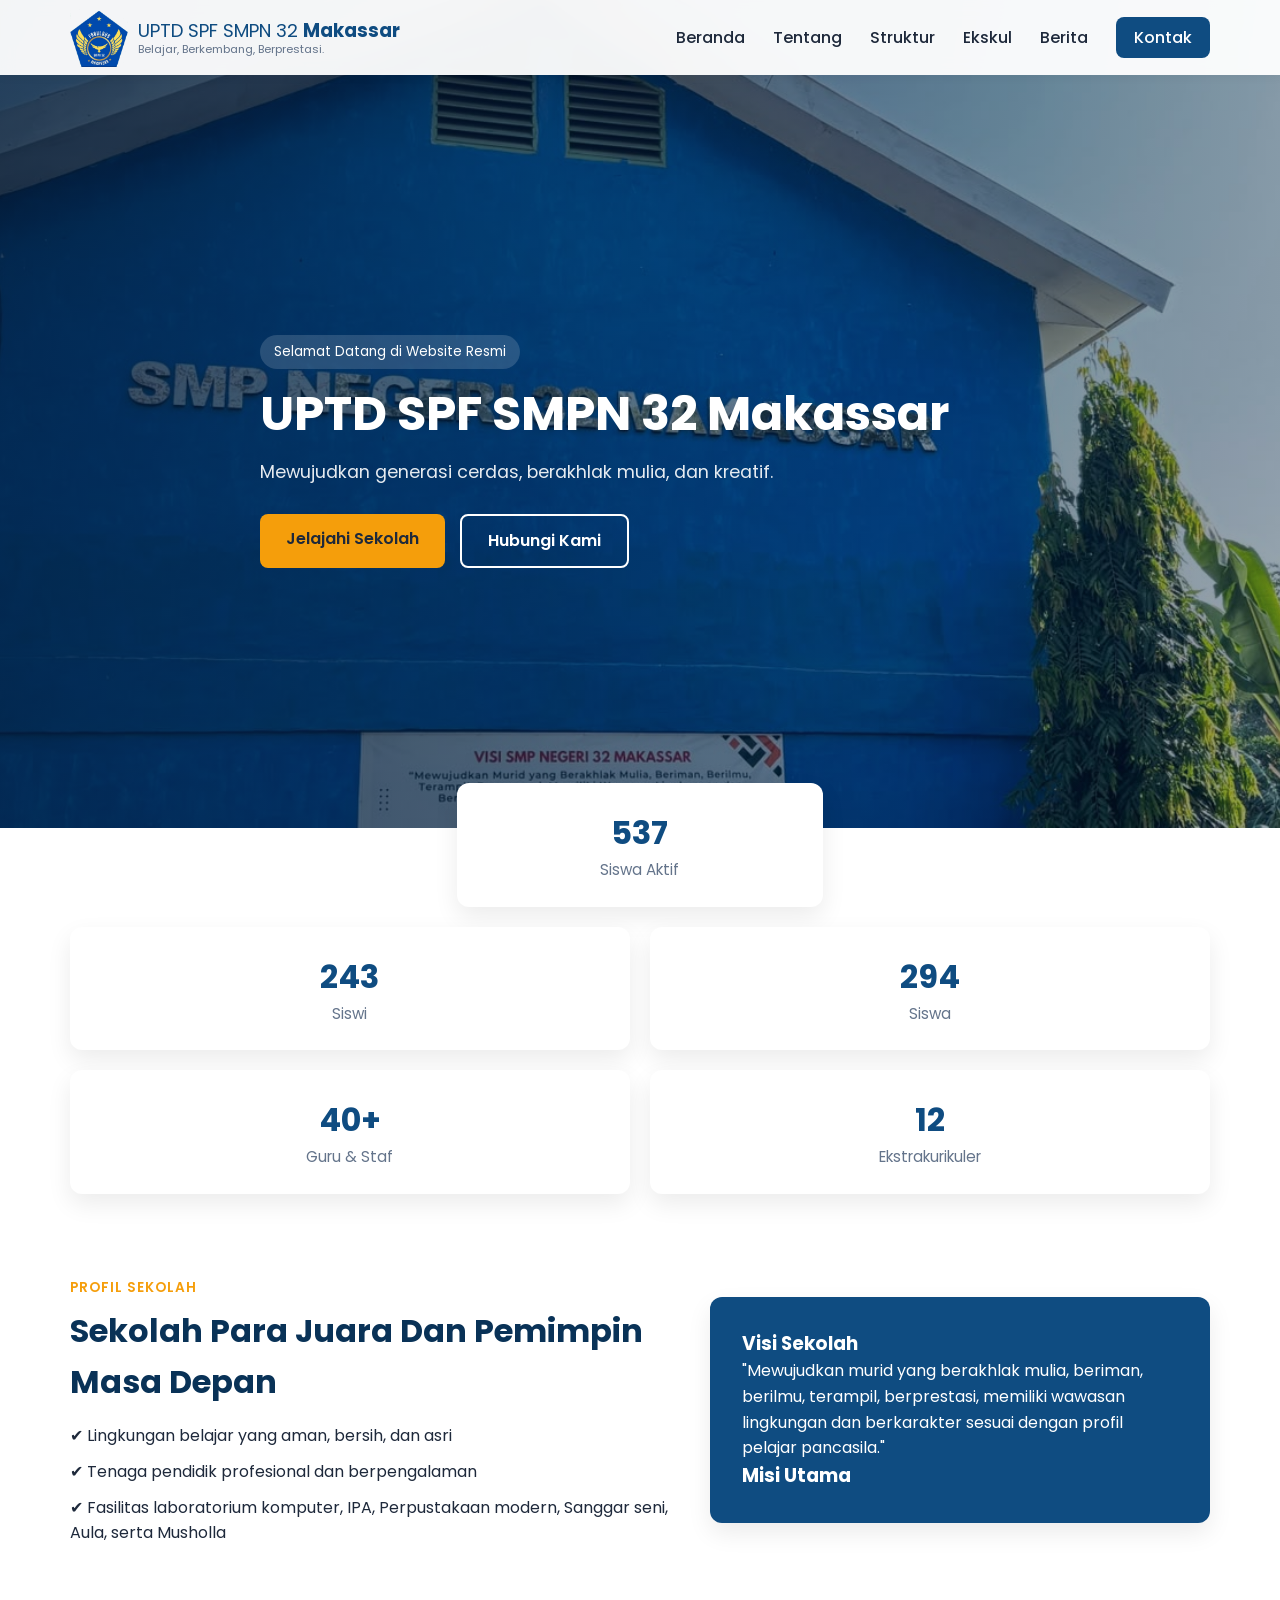
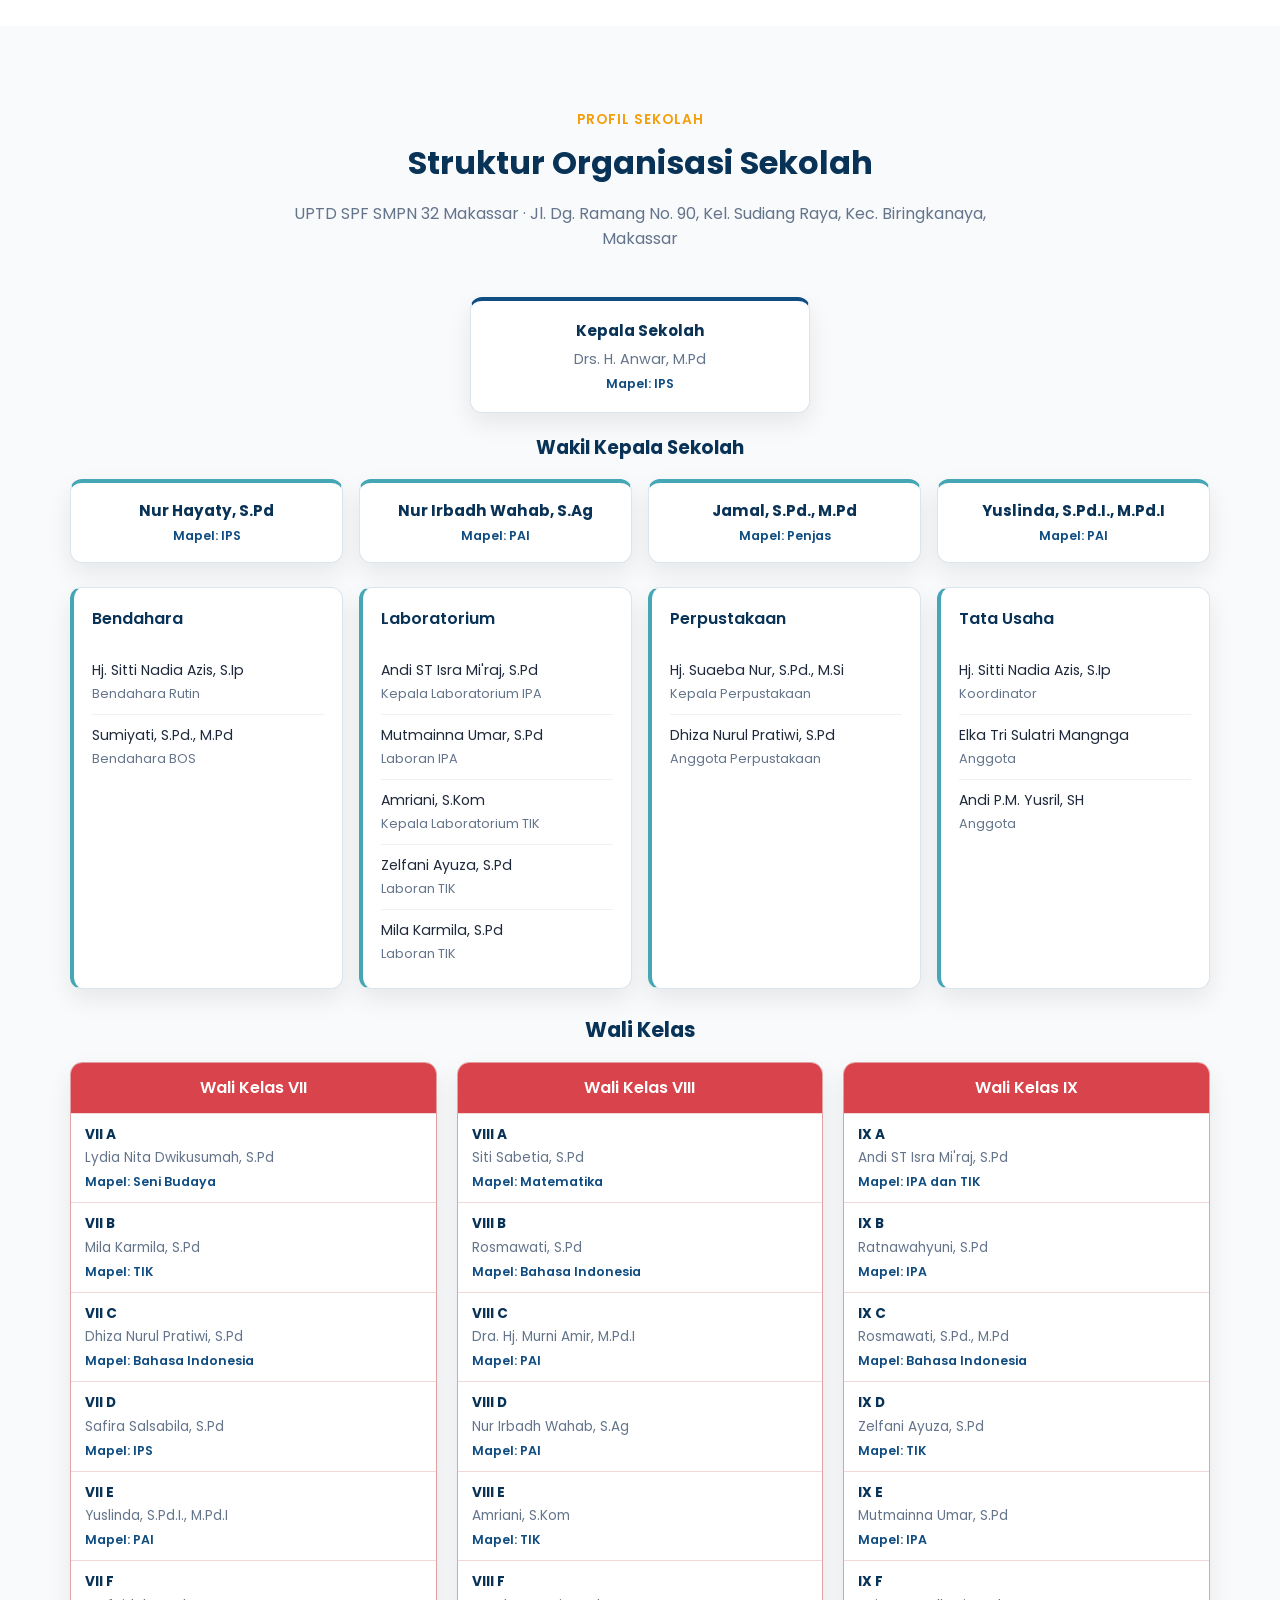
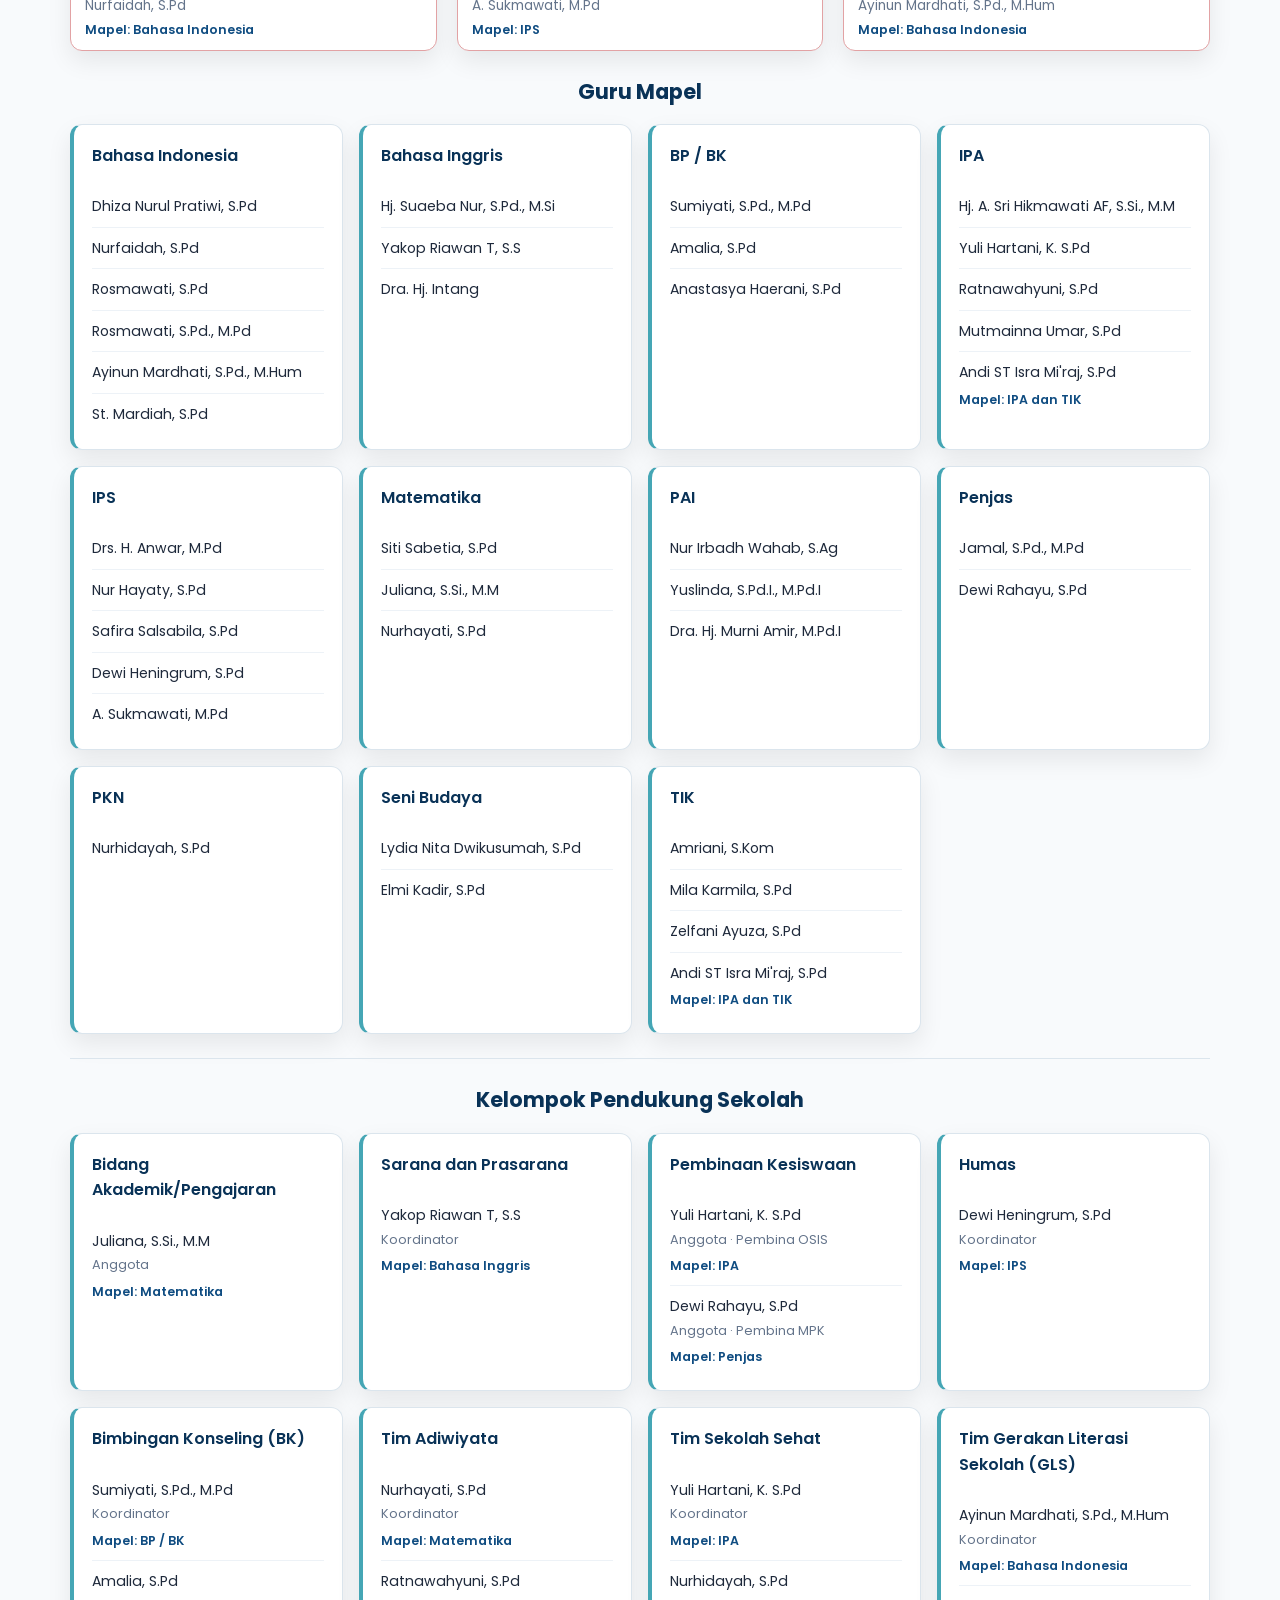
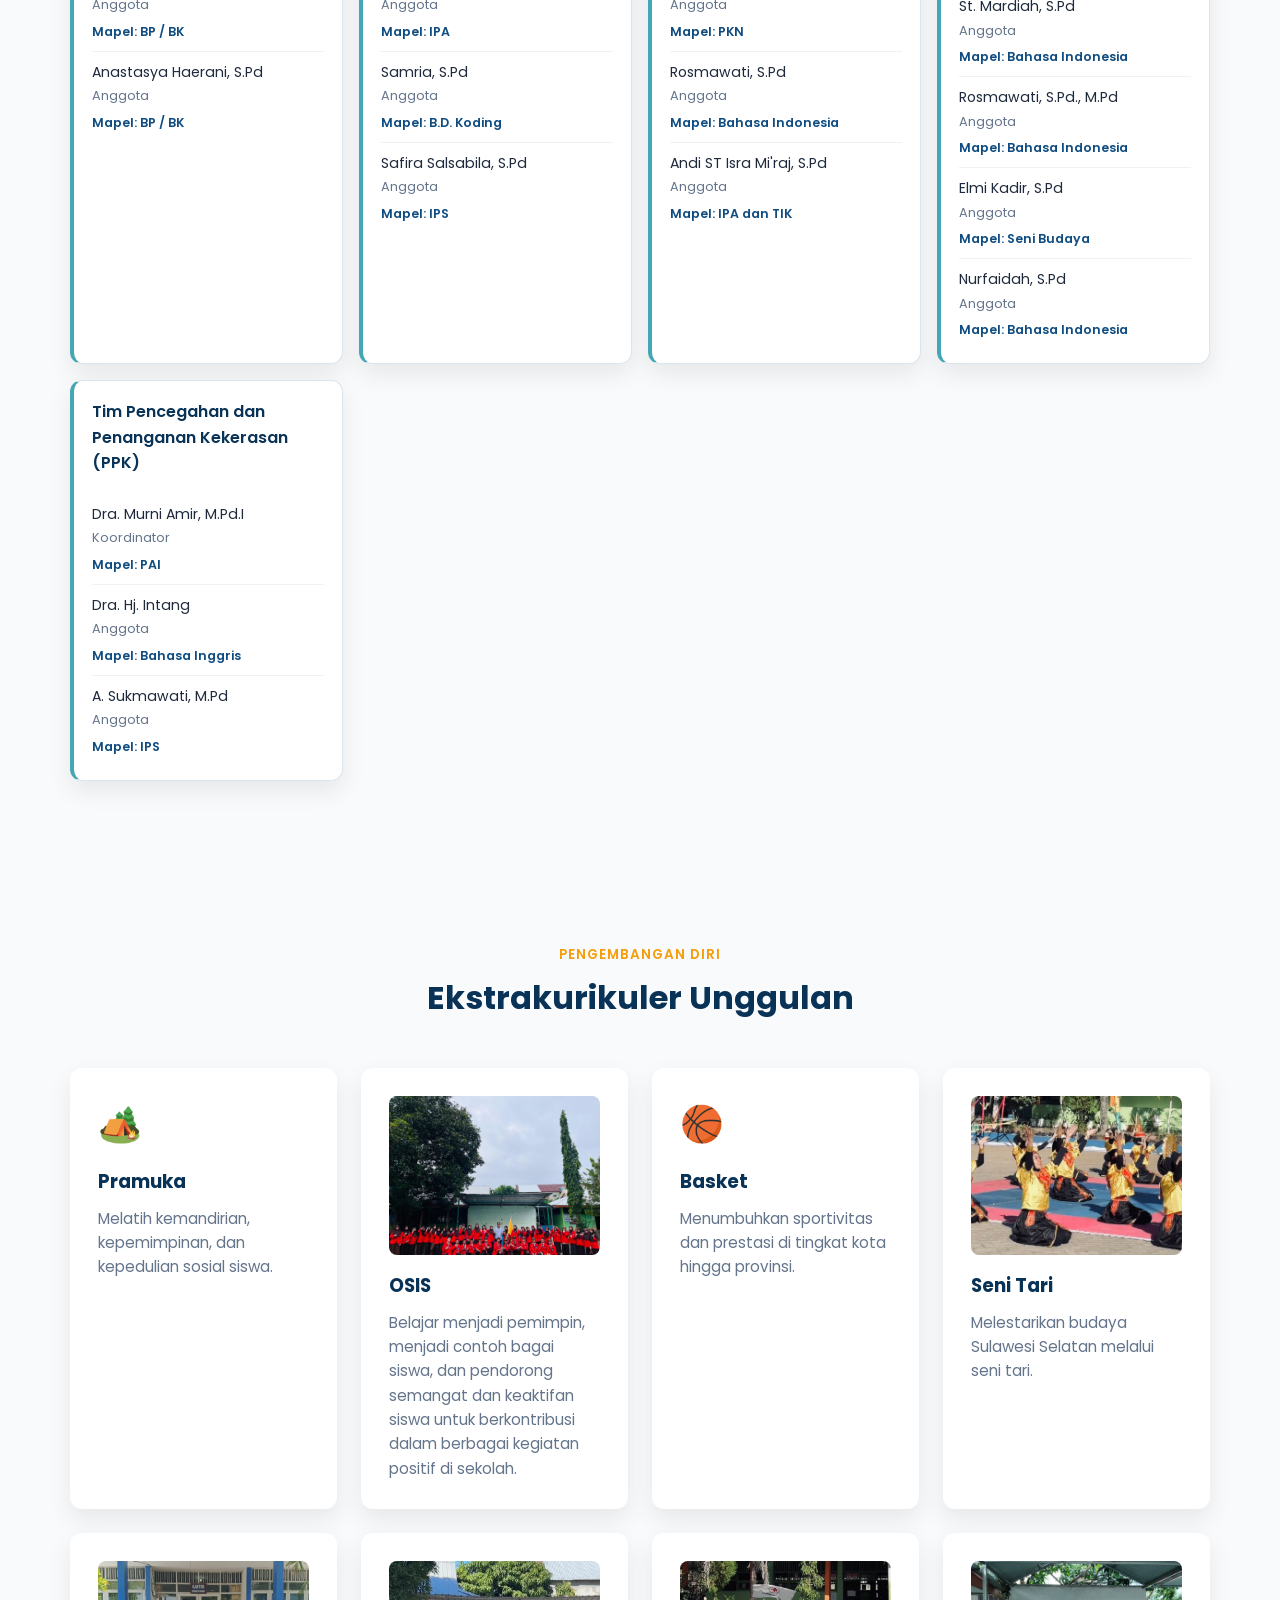
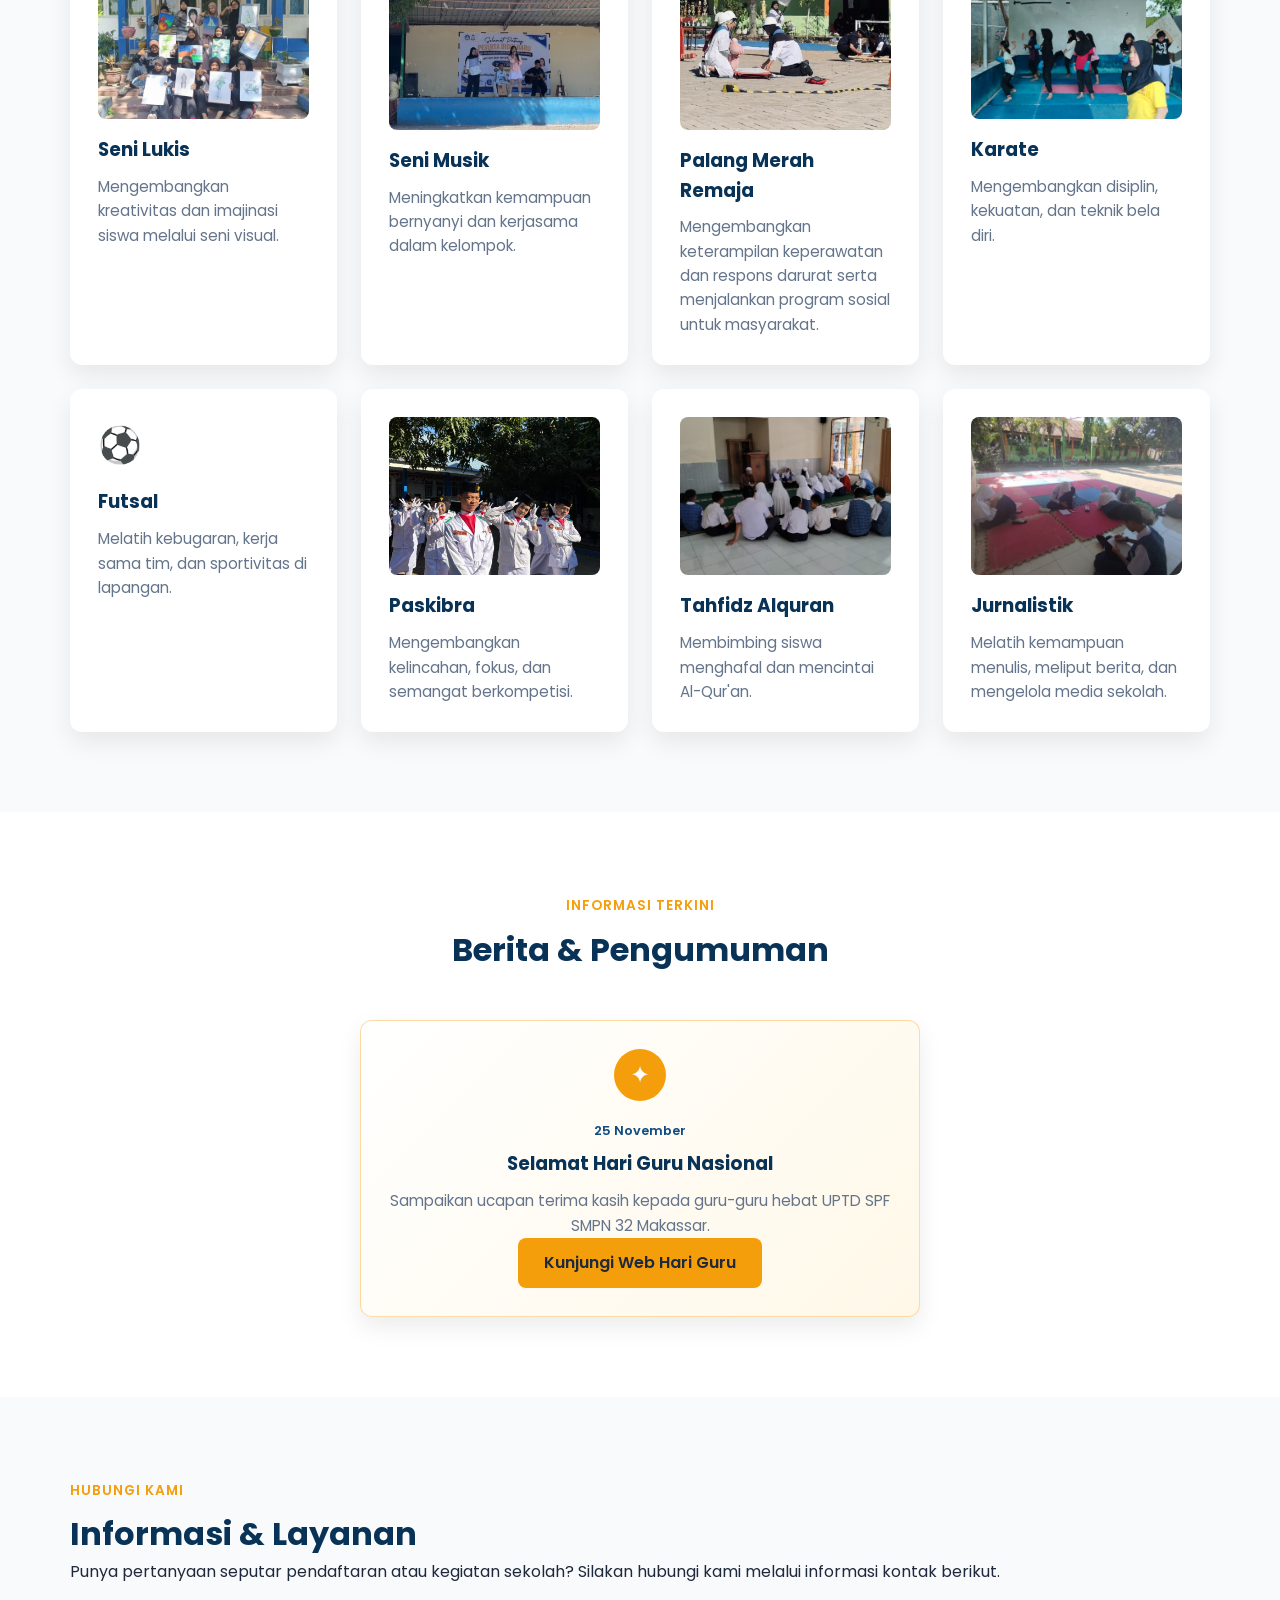
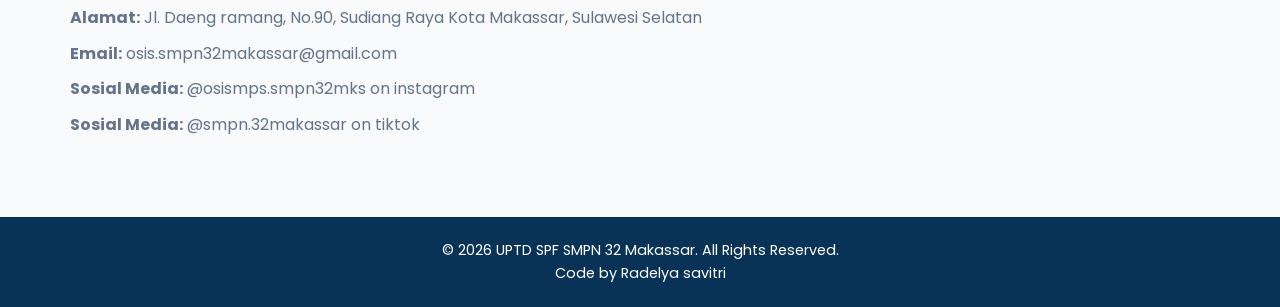
==== web32/index.html @ c6090bae "Use full UPTD SPF school name Update the school site branding consistently and retain the Hari Guru " ====
﻿<!DOCTYPE html>
<html lang="id">
<head>
  <meta charset="UTF-8" />
  <meta name="viewport" content="width=device-width, initial-scale=1.0" />
  <title>UPTD SPF SMPN 32 Makassar | Berprestasi & Berkarakter</title>
  <link rel="stylesheet" href="styles.css" />
  <!-- Google Fonts -->
  <link href="https://fonts.googleapis.com/css2?family=Poppins:wght@300;400;600;700&display=swap" rel="stylesheet" />
</head>
<body>

  <!-- Navbar -->
  <header class="navbar" id="navbar">
    <div class="container nav-container">
      <a href="#home" class="logo">
        <img src="assets/smpn32-logo.png" alt="Logo UPTD SPF SMPN 32 Makassar" />
        <span class="logo-text">
          <span>UPTD SPF SMPN 32 <strong>Makassar</strong></span>
          <small>Belajar, Berkembang, Berprestasi.</small>
        </span>
      </a>
      <nav class="nav-links" id="nav-links">
        <a href="#home">Beranda</a>
        <a href="#tentang">Tentang</a>
        <a href="#struktur">Struktur</a>
        <a href="#program">Ekskul</a>
        <a href="#berita">Berita</a>
        <a href="#kontak" class="btn-nav">Kontak</a>
      </nav>
      <button class="hamburger" id="hamburger" aria-label="Menu" aria-expanded="false" aria-controls="nav-links">
        <span></span>
        <span></span>
        <span></span>
      </button>
    </div>
  </header>

  <!-- Hero Section -->
  <section class="hero" id="home">
    <div class="hero-overlay"></div>
    <div class="container hero-content">
      <span class="tag">Selamat Datang di Website Resmi</span>
      <h1>UPTD SPF SMPN 32 Makassar</h1>
      <p>Mewujudkan generasi cerdas, berakhlak mulia, dan kreatif.</p>
      <div class="hero-buttons">
        <a href="#tentang" class="btn btn-primary">Jelajahi Sekolah</a>
        <a href="#kontak" class="btn btn-outline">Hubungi Kami</a>
      </div>
    </div>
  </section>

  <!-- Statistik Singkat -->
  <section class="stats">
    <div class="container stats-grid">
      <div class="stat-card">
        <h3>537</h3>
        <p>Siswa Aktif</p>
      </div>
      <div class="stat-card">
        <h3>243</h3>
        <p>Siswi</p>
      </div>
      <div class="stat-card">
        <h3>294</h3>
        <p>Siswa</p>
      </div>
      <div class="stat-card">
        <h3>40+</h3>
        <p>Guru & Staf</p>
      </div>
      <div class="stat-card">
        <h3>12</h3>
        <p>Ekstrakurikuler</p>
      </div>
    </div>
  </section>

  <!-- Tentang Kami -->
  <section class="section" id="tentang">
    <div class="container about-grid">
      <div class="about-text">
        <span class="section-subtitle">Profil Sekolah</span>
        <h2>Sekolah Para Juara Dan Pemimpin Masa Depan</h2>
        <p> 
        <ul class="about-list">
          <li>✔ Lingkungan belajar yang aman, bersih, dan asri</li>
          <li>✔ Tenaga pendidik profesional dan berpengalaman</li>
          <li>✔ Fasilitas laboratorium komputer, IPA, Perpustakaan modern, Sanggar seni, Aula, serta Musholla</li>
        </ul>
      </div>
      <div class="about-card">
        <h3>Visi Sekolah</h3>
        <p>"Mewujudkan murid yang berakhlak mulia, beriman, berilmu, terampil, berprestasi, memiliki wawasan lingkungan dan berkarakter sesuai dengan profil pelajar pancasila."</p>
        <h3>Misi Utama</h3>
        <p></p>
      </div>
    </div>
  </section>

  <!-- Struktur Organisasi -->
  <section class="section bg-light" id="struktur">
    <div class="container">
      <div class="section-header">
        <span class="section-subtitle">Profil Sekolah</span>
        <h2>Struktur Organisasi Sekolah</h2>
        <p>UPTD SPF SMPN 32 Makassar · Jl. Dg. Ramang No. 90, Kel. Sudiang Raya, Kec. Biringkanaya, Makassar</p>
      </div>

      <div class="organization-chart">
        <div class="org-leadership">
          <article class="org-card org-principal">
            <h3>Kepala Sekolah</h3>
            <p>Drs. H. Anwar, M.Pd</p>
            <p class="org-subject">Mapel: IPS</p>
          </article>
          <section class="org-deputy-section" aria-labelledby="wakil-kepala-sekolah">
            <h3 id="wakil-kepala-sekolah">Wakil Kepala Sekolah</h3>
            <div class="org-deputy-grid">
              <article class="org-card org-deputy-card">
                <h4>Nur Hayaty, S.Pd</h4>
                <p class="org-subject">Mapel: IPS</p>
              </article>
              <article class="org-card org-deputy-card">
                <h4>Nur Irbadh Wahab, S.Ag</h4>
                <p class="org-subject">Mapel: PAI</p>
              </article>
              <article class="org-card org-deputy-card">
                <h4>Jamal, S.Pd., M.Pd</h4>
                <p class="org-subject">Mapel: Penjas</p>
              </article>
              <article class="org-card org-deputy-card">
                <h4>Yuslinda, S.Pd.I., M.Pd.I</h4>
                <p class="org-subject">Mapel: PAI</p>
              </article>
            </div>
          </section>
        </div>

        <section class="org-admin-section" aria-label="Bagian administrasi dan fasilitas">
          <div class="org-admin-grid">
            <article class="org-task-card">
              <h4>Bendahara</h4>
              <ul>
                <li><span>Hj. Sitti Nadia Azis, S.Ip</span><span class="org-task-role">Bendahara Rutin</span></li>
                <li><span>Sumiyati, S.Pd., M.Pd</span><span class="org-task-role">Bendahara BOS</span></li>
              </ul>
            </article>
            <article class="org-task-card">
              <h4>Laboratorium</h4>
              <ul>
                <li><span>Andi ST Isra Mi'raj, S.Pd</span><span class="org-task-role">Kepala Laboratorium IPA</span></li>
                <li><span>Mutmainna Umar, S.Pd</span><span class="org-task-role">Laboran IPA</span></li>
                <li><span>Amriani, S.Kom</span><span class="org-task-role">Kepala Laboratorium TIK</span></li>
                <li><span>Zelfani Ayuza, S.Pd</span><span class="org-task-role">Laboran TIK</span></li>
                <li><span>Mila Karmila, S.Pd</span><span class="org-task-role">Laboran TIK</span></li>
              </ul>
            </article>
            <article class="org-task-card">
              <h4>Perpustakaan</h4>
              <ul>
                <li><span>Hj. Suaeba Nur, S.Pd., M.Si</span><span class="org-task-role">Kepala Perpustakaan</span></li>
                <li><span>Dhiza Nurul Pratiwi, S.Pd</span><span class="org-task-role">Anggota Perpustakaan</span></li>
              </ul>
            </article>
            <article class="org-task-card">
              <h4>Tata Usaha</h4>
              <ul>
                <li><span>Hj. Sitti Nadia Azis, S.Ip</span><span class="org-task-role">Koordinator</span></li>
                <li><span>Elka Tri Sulatri Mangnga</span><span class="org-task-role">Anggota</span></li>
                <li><span>Andi P.M. Yusril, SH</span><span class="org-task-role">Anggota</span></li>
              </ul>
            </article>
          </div>
        </section>

        <section class="org-list-section" aria-labelledby="org-class-title">
          <h3 id="org-class-title">Wali Kelas</h3>
          <div class="org-class-levels">
          <section class="org-class-level" aria-labelledby="kelas-vii">
            <h4 id="kelas-vii">Wali Kelas VII</h4>
            <ul>
              <li><strong>VII A</strong><span>Lydia Nita Dwikusumah, S.Pd<small class="org-subject">Mapel: Seni Budaya</small></span></li>
              <li><strong>VII B</strong><span>Mila Karmila, S.Pd<small class="org-subject">Mapel: TIK</small></span></li>
              <li><strong>VII C</strong><span>Dhiza Nurul Pratiwi, S.Pd<small class="org-subject">Mapel: Bahasa Indonesia</small></span></li>
              <li><strong>VII D</strong><span>Safira Salsabila, S.Pd<small class="org-subject">Mapel: IPS</small></span></li>
              <li><strong>VII E</strong><span>Yuslinda, S.Pd.I., M.Pd.I<small class="org-subject">Mapel: PAI</small></span></li>
              <li><strong>VII F</strong><span>Nurfaidah, S.Pd<small class="org-subject">Mapel: Bahasa Indonesia</small></span></li>
            </ul>
          </section>

          <section class="org-class-level" aria-labelledby="kelas-viii">
            <h4 id="kelas-viii">Wali Kelas VIII</h4>
            <ul>
              <li><strong>VIII A</strong><span>Siti Sabetia, S.Pd<small class="org-subject">Mapel: Matematika</small></span></li>
              <li><strong>VIII B</strong><span>Rosmawati, S.Pd<small class="org-subject">Mapel: Bahasa Indonesia</small></span></li>
              <li><strong>VIII C</strong><span>Dra. Hj. Murni Amir, M.Pd.I<small class="org-subject">Mapel: PAI</small></span></li>
              <li><strong>VIII D</strong><span>Nur Irbadh Wahab, S.Ag<small class="org-subject">Mapel: PAI</small></span></li>
              <li><strong>VIII E</strong><span>Amriani, S.Kom<small class="org-subject">Mapel: TIK</small></span></li>
              <li><strong>VIII F</strong><span>A. Sukmawati, M.Pd<small class="org-subject">Mapel: IPS</small></span></li>
            </ul>
          </section>

          <section class="org-class-level" aria-labelledby="kelas-ix">
            <h4 id="kelas-ix">Wali Kelas IX</h4>
            <ul>
              <li><strong>IX A</strong><span>Andi ST Isra Mi'raj, S.Pd<small class="org-subject">Mapel: IPA dan TIK</small></span></li>
              <li><strong>IX B</strong><span>Ratnawahyuni, S.Pd<small class="org-subject">Mapel: IPA</small></span></li>
              <li><strong>IX C</strong><span>Rosmawati, S.Pd., M.Pd<small class="org-subject">Mapel: Bahasa Indonesia</small></span></li>
              <li><strong>IX D</strong><span>Zelfani Ayuza, S.Pd<small class="org-subject">Mapel: TIK</small></span></li>
              <li><strong>IX E</strong><span>Mutmainna Umar, S.Pd<small class="org-subject">Mapel: IPA</small></span></li>
              <li><strong>IX F</strong><span>Ayinun Mardhati, S.Pd., M.Hum<small class="org-subject">Mapel: Bahasa Indonesia</small></span></li>
            </ul>
          </section>
          </div>
        </section>

        <section class="org-subject-section" aria-labelledby="org-subject-title">
          <h3 id="org-subject-title">Guru Mapel</h3>
          <div class="org-subject-grid">
            <article class="org-task-card">
              <h4>Bahasa Indonesia</h4>
              <ul>
                <li><span>Dhiza Nurul Pratiwi, S.Pd</span></li>
                <li><span>Nurfaidah, S.Pd</span></li>
                <li><span>Rosmawati, S.Pd</span></li>
                <li><span>Rosmawati, S.Pd., M.Pd</span></li>
                <li><span>Ayinun Mardhati, S.Pd., M.Hum</span></li>
                <li><span>St. Mardiah, S.Pd</span></li>
              </ul>
            </article>
            <article class="org-task-card">
              <h4>Bahasa Inggris</h4>
              <ul>
                <li><span>Hj. Suaeba Nur, S.Pd., M.Si</span></li>
                <li><span>Yakop Riawan T, S.S</span></li>
                <li><span>Dra. Hj. Intang</span></li>
              </ul>
            </article>
            <article class="org-task-card">
              <h4>BP / BK</h4>
              <ul>
                <li><span>Sumiyati, S.Pd., M.Pd</span></li>
                <li><span>Amalia, S.Pd</span></li>
                <li><span>Anastasya Haerani, S.Pd</span></li>
              </ul>
            </article>
            <article class="org-task-card">
              <h4>IPA</h4>
              <ul>
                <li><span>Hj. A. Sri Hikmawati AF, S.Si., M.M</span></li>
                <li><span>Yuli Hartani, K. S.Pd</span></li>
                <li><span>Ratnawahyuni, S.Pd</span></li>
                <li><span>Mutmainna Umar, S.Pd</span></li>
                <li><span>Andi ST Isra Mi'raj, S.Pd</span><span class="org-subject">Mapel: IPA dan TIK</span></li>
              </ul>
            </article>
            <article class="org-task-card">
              <h4>IPS</h4>
              <ul>
                <li><span>Drs. H. Anwar, M.Pd</span></li>
                <li><span>Nur Hayaty, S.Pd</span></li>
                <li><span>Safira Salsabila, S.Pd</span></li>
                <li><span>Dewi Heningrum, S.Pd</span></li>
                <li><span>A. Sukmawati, M.Pd</span></li>
              </ul>
            </article>
            <article class="org-task-card">
              <h4>Matematika</h4>
              <ul>
                <li><span>Siti Sabetia, S.Pd</span></li>
                <li><span>Juliana, S.Si., M.M</span></li>
                <li><span>Nurhayati, S.Pd</span></li>
              </ul>
            </article>
            <article class="org-task-card">
              <h4>PAI</h4>
              <ul>
                <li><span>Nur Irbadh Wahab, S.Ag</span></li>
                <li><span>Yuslinda, S.Pd.I., M.Pd.I</span></li>
                <li><span>Dra. Hj. Murni Amir, M.Pd.I</span></li>
              </ul>
            </article>
            <article class="org-task-card">
              <h4>Penjas</h4>
              <ul>
                <li><span>Jamal, S.Pd., M.Pd</span></li>
                <li><span>Dewi Rahayu, S.Pd</span></li>
              </ul>
            </article>
            <article class="org-task-card">
              <h4>PKN</h4>
              <ul>
                <li><span>Nurhidayah, S.Pd</span></li>
              </ul>
            </article>
            <article class="org-task-card">
              <h4>Seni Budaya</h4>
              <ul>
                <li><span>Lydia Nita Dwikusumah, S.Pd</span></li>
                <li><span>Elmi Kadir, S.Pd</span></li>
              </ul>
            </article>
            <article class="org-task-card">
              <h4>TIK</h4>
              <ul>
                <li><span>Amriani, S.Kom</span></li>
                <li><span>Mila Karmila, S.Pd</span></li>
                <li><span>Zelfani Ayuza, S.Pd</span></li>
                <li><span>Andi ST Isra Mi'raj, S.Pd</span><span class="org-subject">Mapel: IPA dan TIK</span></li>
              </ul>
            </article>
          </div>
        </section>

        <section class="org-task-section" aria-label="Tim dan bidang pendukung sekolah">
          <h3 class="org-list-heading">Kelompok Pendukung Sekolah</h3>
          <div class="org-task-grid">
            <article class="org-task-card">
              <h4>Bidang Akademik/Pengajaran</h4>
              <ul>
                <li><span>Juliana, S.Si., M.M</span><span class="org-task-role">Anggota</span><span class="org-subject">Mapel: Matematika</span></li>
              </ul>
            </article>
            <article class="org-task-card">
              <h4>Sarana dan Prasarana</h4>
              <ul>
                <li><span>Yakop Riawan T, S.S</span><span class="org-task-role">Koordinator</span><span class="org-subject">Mapel: Bahasa Inggris</span></li>
              </ul>
            </article>
            <article class="org-task-card">
              <h4>Pembinaan Kesiswaan</h4>
              <ul>
                <li><span>Yuli Hartani, K. S.Pd</span><span class="org-task-role">Anggota · Pembina OSIS</span><span class="org-subject">Mapel: IPA</span></li>
                <li><span>Dewi Rahayu, S.Pd</span><span class="org-task-role">Anggota · Pembina MPK</span><span class="org-subject">Mapel: Penjas</span></li>
              </ul>
            </article>
            <article class="org-task-card">
              <h4>Humas</h4>
              <ul>
                <li><span>Dewi Heningrum, S.Pd</span><span class="org-task-role">Koordinator</span><span class="org-subject">Mapel: IPS</span></li>
              </ul>
            </article>
            <article class="org-task-card">
              <h4>Bimbingan Konseling (BK)</h4>
              <ul>
                <li><span>Sumiyati, S.Pd., M.Pd</span><span class="org-task-role">Koordinator</span><span class="org-subject">Mapel: BP / BK</span></li>
                <li><span>Amalia, S.Pd</span><span class="org-task-role">Anggota</span><span class="org-subject">Mapel: BP / BK</span></li>
                <li><span>Anastasya Haerani, S.Pd</span><span class="org-task-role">Anggota</span><span class="org-subject">Mapel: BP / BK</span></li>
              </ul>
            </article>
            <article class="org-task-card">
              <h4>Tim Adiwiyata</h4>
              <ul>
                <li><span>Nurhayati, S.Pd</span><span class="org-task-role">Koordinator</span><span class="org-subject">Mapel: Matematika</span></li>
                <li><span>Ratnawahyuni, S.Pd</span><span class="org-task-role">Anggota</span><span class="org-subject">Mapel: IPA</span></li>
                <li><span>Samria, S.Pd</span><span class="org-task-role">Anggota</span><span class="org-subject">Mapel: B.D. Koding</span></li>
                <li><span>Safira Salsabila, S.Pd</span><span class="org-task-role">Anggota</span><span class="org-subject">Mapel: IPS</span></li>
              </ul>
            </article>
            <article class="org-task-card">
              <h4>Tim Sekolah Sehat</h4>
              <ul>
                <li><span>Yuli Hartani, K. S.Pd</span><span class="org-task-role">Koordinator</span><span class="org-subject">Mapel: IPA</span></li>
                <li><span>Nurhidayah, S.Pd</span><span class="org-task-role">Anggota</span><span class="org-subject">Mapel: PKN</span></li>
                <li><span>Rosmawati, S.Pd</span><span class="org-task-role">Anggota</span><span class="org-subject">Mapel: Bahasa Indonesia</span></li>
                <li><span>Andi ST Isra Mi'raj, S.Pd</span><span class="org-task-role">Anggota</span><span class="org-subject">Mapel: IPA dan TIK</span></li>
              </ul>
            </article>
            <article class="org-task-card">
              <h4>Tim Gerakan Literasi Sekolah (GLS)</h4>
              <ul>
                <li><span>Ayinun Mardhati, S.Pd., M.Hum</span><span class="org-task-role">Koordinator</span><span class="org-subject">Mapel: Bahasa Indonesia</span></li>
                <li><span>St. Mardiah, S.Pd</span><span class="org-task-role">Anggota</span><span class="org-subject">Mapel: Bahasa Indonesia</span></li>
                <li><span>Rosmawati, S.Pd., M.Pd</span><span class="org-task-role">Anggota</span><span class="org-subject">Mapel: Bahasa Indonesia</span></li>
                <li><span>Elmi Kadir, S.Pd</span><span class="org-task-role">Anggota</span><span class="org-subject">Mapel: Seni Budaya</span></li>
                <li><span>Nurfaidah, S.Pd</span><span class="org-task-role">Anggota</span><span class="org-subject">Mapel: Bahasa Indonesia</span></li>
              </ul>
            </article>
            <article class="org-task-card">
              <h4>Tim Pencegahan dan Penanganan Kekerasan (PPK)</h4>
              <ul>
                <li><span>Dra. Murni Amir, M.Pd.I</span><span class="org-task-role">Koordinator</span><span class="org-subject">Mapel: PAI</span></li>
                <li><span>Dra. Hj. Intang</span><span class="org-task-role">Anggota</span><span class="org-subject">Mapel: Bahasa Inggris</span></li>
                <li><span>A. Sukmawati, M.Pd</span><span class="org-task-role">Anggota</span><span class="org-subject">Mapel: IPS</span></li>
              </ul>
            </article>
          </div>
        </section>
      </div>
    </div>
  </section>

  <!-- Ekstrakurikuler -->
  <section class="section bg-light" id="program">
    <div class="container">
      <div class="section-header">
        <span class="section-subtitle">Pengembangan Diri</span>
        <h2>Ekstrakurikuler Unggulan</h2>
      </div>
      <div class="cards-grid">
        <div class="card">
          <div class="card-icon">🏕️</div>
          <h3>Pramuka</h3>
          <p>Melatih kemandirian, kepemimpinan, dan kepedulian sosial siswa.</p>
        </div>
        <div class="card">
          <img class="card-image" src="assets/eskul-osis.jpeg" alt="Pengurus OSIS berfoto bersama dengan almamater merah" loading="lazy" decoding="async">
          <h3>OSIS</h3>
          <p>Belajar menjadi pemimpin, menjadi contoh bagai siswa, dan pendorong semangat dan keaktifan siswa untuk berkontribusi dalam berbagai kegiatan positif di sekolah.</p>
        </div>
        <div class="card">
          <div class="card-icon">🏀</div>
          <h3>Basket</h3>
          <p>Menumbuhkan sportivitas dan prestasi di tingkat kota hingga provinsi.</p>
        </div>
        <div class="card">
          <img class="card-image" src="assets/eskul-seni-tari.jpeg" alt="Siswa menampilkan tari tradisional dalam kegiatan sekolah" loading="lazy" decoding="async">
          <h3>Seni Tari</h3>
          <p>Melestarikan budaya Sulawesi Selatan melalui seni tari.</p>
        </div>
        <div class="card">
          <img class="card-image" src="assets/eskul-seni-lukis.jpeg" alt="Siswa memperlihatkan hasil karya seni lukis" loading="lazy" decoding="async">
          <h3>Seni Lukis</h3>
          <p>Mengembangkan kreativitas dan imajinasi siswa melalui seni visual.</p>
        </div>
        <div class="card">
          <img class="card-image card-image-music" src="assets/eskul-seni-musik.jpeg?v=2" alt="Siswa tampil dalam kegiatan musik di panggung sekolah" loading="lazy" decoding="async">
          <h3>Seni Musik</h3>
          <p>Meningkatkan kemampuan bernyanyi dan kerjasama dalam kelompok.</p>
        </div>
        <div class="card">
          <img class="card-image card-image-pmr" src="assets/eskul-pmr.jpeg?v=2" alt="Siswa mengikuti latihan pertolongan pertama dalam kegiatan PMR" loading="lazy" decoding="async">
          <h3>Palang Merah Remaja</h3>
          <p>Mengembangkan keterampilan keperawatan dan respons darurat serta menjalankan program sosial untuk masyarakat.</p>
        </div>
        <div class="card">
          <img class="card-image" src="assets/eskul-karate.jpeg" alt="Siswa berlatih bela diri di atas matras" loading="lazy" decoding="async">
          <h3>Karate</h3>
          <p>Mengembangkan disiplin, kekuatan, dan teknik bela diri.</p>
        </div>
        <div class="card">
          <div class="card-icon">⚽</div>
          <h3>Futsal</h3>
          <p>Melatih kebugaran, kerja sama tim, dan sportivitas di lapangan.</p>
        </div>
        <div class="card">
          <img class="card-image" src="assets/eskul-paskibra.jpeg" alt="Anggota Paskibra berfoto dengan seragam upacara" loading="lazy" decoding="async">
          <h3>Paskibra</h3>
          <p>Mengembangkan kelincahan, fokus, dan semangat berkompetisi.</p>
        </div>
        <div class="card">
          <img class="card-image" src="assets/eskul-tahfidz-alquran.jpeg" alt="Siswa mengikuti kegiatan Tahfidz Alquran di musala sekolah" loading="lazy" decoding="async">
          <h3>Tahfidz Alquran</h3>
          <p>Membimbing siswa menghafal dan mencintai Al-Qur'an.</p>
        </div>
        <div class="card">
          <img class="card-image" src="assets/eskul-jurnalistik.jpeg" alt="Siswa menulis dan mencatat dalam kegiatan jurnalistik sekolah" loading="lazy" decoding="async">
          <h3>Jurnalistik</h3>
          <p>Melatih kemampuan menulis, meliput berita, dan mengelola media sekolah.</p>
        </div>
      </div>
    </div>
  </section>

  <!-- Berita Terbaru -->
  <section class="section" id="berita">
    <div class="container">
      <div class="section-header">
        <span class="section-subtitle">Informasi Terkini</span>
        <h2>Berita & Pengumuman</h2>
      </div>
      <div class="cards-grid news-grid">
        <article class="news-card featured-news-card">
          <span class="news-decoration" aria-hidden="true">✦</span>
          <span class="news-date">25 November</span>
          <h3>Selamat Hari Guru Nasional</h3>
          <p>Sampaikan ucapan terima kasih kepada guru-guru hebat UPTD SPF SMPN 32 Makassar.</p>
          <a href="https://ch1zurpl.github.io/SMPN32WEBSITE/selamathariguru/index.html" class="btn btn-primary">Kunjungi Web Hari Guru</a>
        </article>
      </div>
    </div>
  </section>

  <!-- Kontak -->
  <section class="section bg-light" id="kontak">
    <div class="container contact-grid">
      <div>
        <span class="section-subtitle">Hubungi Kami</span>
        <h2>Informasi & Layanan</h2>
        <p>Punya pertanyaan seputar pendaftaran atau kegiatan sekolah? Silakan hubungi kami melalui informasi kontak berikut.</p>
        <div class="contact-info">
          <p><strong>Alamat:</strong> Jl. Daeng ramang, No.90, Sudiang Raya Kota Makassar, Sulawesi Selatan</p>
          <p><strong>Email:</strong> osis.smpn32makassar@gmail.com</p>
          <p><strong>Sosial Media:</strong> @osismps.smpn32mks on instagram</p>
          <p><strong>Sosial Media:</strong> @smpn.32makassar on tiktok </p>
        </div>
      </div>
    </div>
  </section>

  <!-- Footer -->
  <footer class="footer">
    <div class="container">
      <p>&copy; 2026 UPTD SPF SMPN 32 Makassar. All Rights Reserved.</p>
      <p>Code by Radelya savitri</p>    
    </div>
  </footer>

  <script src="script.js"></script>
</body>
</html>
---- web32/styles.css ----
﻿:root {
  --primary: #0f4c81;
  --primary-dark: #093257;
  --accent: #f59e0b;
  --text: #1e293b;
  --text-light: #64748b;
  --bg-light: #f8fafc;
  --white: #ffffff;
  --shadow: 0 10px 25px rgba(0, 0, 0, 0.08);
  --radius: 12px;
}

* {
  margin: 0;
  padding: 0;
  box-sizing: border-box;
}

html {
  scroll-behavior: smooth;
}

body {
  font-family: 'Poppins', sans-serif;
  color: var(--text);
  line-height: 1.6;
  background-color: var(--white);
}

.container {
  width: 90%;
  max-width: 1140px;
  margin: 0 auto;
}

/* Navbar */
.navbar {
  position: fixed;
  top: 0;
  width: 100%;
  z-index: 1000;
  background: rgba(255, 255, 255, 0.95);
  backdrop-filter: blur(8px);
  box-shadow: 0 2px 10px rgba(0, 0, 0, 0.05);
  transition: 0.3s ease;
}

.nav-container {
  display: flex;
  justify-content: space-between;
  align-items: center;
  height: 75px;
}

.logo {
  display: flex;
  align-items: center;
  gap: 10px;
  text-decoration: none;
  color: var(--primary);
  font-size: 1.15rem;
}

.logo img {
  display: block;
  width: auto;
  height: 58px;
  object-fit: contain;
}

.logo-text {
  display: flex;
  flex-direction: column;
  line-height: 1.25;
}

.logo-text small {
  color: var(--text-light);
  font-size: 0.7rem;
  font-weight: 400;
}

.nav-links {
  display: flex;
  align-items: center;
  gap: 28px;
}

.nav-links a {
  text-decoration: none;
  color: var(--text);
  font-weight: 500;
  transition: color 0.3s;
}

.nav-links a:hover {
  color: var(--primary);
}

.btn-nav {
  background: var(--primary);
  color: var(--white) !important;
  padding: 8px 18px;
  border-radius: 8px;
}

.btn-nav:hover {
  background: var(--primary-dark);
}

.hamburger {
  display: none;
  flex-direction: column;
  gap: 5px;
  background: none;
  border: none;
  cursor: pointer;
  justify-content: center;
  align-items: center;
}

.hamburger span {
  width: 26px;
  height: 3px;
  background: var(--text);
  border-radius: 3px;
}

/* Hero */
.hero {
  position: relative;
  min-height: 92vh;
  display: flex;
  align-items: center;
  background: url("assets/school-building.jpeg") center 48% / cover no-repeat;
  color: var(--white);
  padding-top: 75px;
}

.hero-overlay {
  position: absolute;
  inset: 0;
  background: linear-gradient(90deg, rgba(3, 25, 50, 0.78), rgba(3, 25, 50, 0.4));
}

.hero-content {
  position: relative;
  left: -30px;
  z-index: 2;
  max-width: 700px;
}

.tag {
  display: inline-block;
  background: rgba(255, 255, 255, 0.15);
  padding: 6px 14px;
  border-radius: 50px;
  font-size: 0.85rem;
  margin-bottom: 16px;
}

.hero h1 {
  font-size: 3rem;
  line-height: 1.2;
  margin-bottom: 16px;
}

.hero p {
  font-size: 1.1rem;
  opacity: 0.9;
  margin-bottom: 28px;
}

.hero-buttons {
  display: flex;
  gap: 15px;
  flex-wrap: wrap;
  text-shadow: none;
}

.btn {
  display: inline-block;
  padding: 12px 26px;
  border-radius: 8px;
  text-decoration: none;
  font-weight: 600;
  cursor: pointer;
  border: none;
  transition: 0.3s;
}

.btn-primary {
  background: var(--accent);
  color: var(--text);
}

.btn-primary:hover {
  background: #d97706;
  color: var(--white);
}

.btn-outline {
  border: 2px solid var(--white);
  color: var(--white);
  background: transparent;
}

.btn-outline:hover {
  background: var(--white);
  color: var(--primary);
}

/* Stats */
.stats {
  margin-top: -45px;
  position: relative;
  z-index: 5;
}

.stats-grid {
  display: grid;
  grid-template-columns: repeat(6, minmax(0, 1fr));
  gap: 20px;
}

.stat-card {
  background: var(--white);
  padding: 24px;
  border-radius: var(--radius);
  box-shadow: var(--shadow);
  text-align: center;
}

.stats-grid .stat-card:nth-child(1) {
  grid-column: 3 / 5;
}

.stats-grid .stat-card:nth-child(2),
.stats-grid .stat-card:nth-child(3) {
  grid-row: 2;
}

.stats-grid .stat-card:nth-child(2) {
  grid-column: 1 / 4;
}

.stats-grid .stat-card:nth-child(3) {
  grid-column: 4 / 7;
}

.stats-grid .stat-card:nth-child(4),
.stats-grid .stat-card:nth-child(5) {
  grid-row: 3;
}

.stats-grid .stat-card:nth-child(4) {
  grid-column: 1 / 4;
}

.stats-grid .stat-card:nth-child(5) {
  grid-column: 4 / 7;
}

.stat-card h3 {
  font-size: 2rem;
  color: var(--primary);
}

.stat-card p {
  color: var(--text-light);
  font-size: 0.95rem;
}

/* Sections */
.section {
  padding: 80px 0;
}

.bg-light {
  background: var(--bg-light);
}

.section-header {
  text-align: center;
  margin-bottom: 45px;
}

.section-subtitle {
  color: var(--accent);
  font-weight: 600;
  text-transform: uppercase;
  font-size: 0.85rem;
  letter-spacing: 1px;
}

.section-header h2,
.about-text h2,
.contact-grid h2 {
  font-size: 2rem;
  margin-top: 6px;
  color: var(--primary-dark);
}

/* About */
.about-grid {
  display: grid;
  grid-template-columns: 1.2fr 1fr;
  gap: 40px;
  align-items: center;
}

.about-text p {
  margin: 16px 0;
  color: var(--text-light);
}

.about-list {
  list-style: none;
  display: flex;
  flex-direction: column;
  gap: 10px;
}

.about-card {
  background: var(--primary);
  color: var(--white);
  padding: 32px;
  border-radius: var(--radius);
  box-shadow: var(--shadow);
}

.about-card hr {
  border: none;
  border-top: 1px solid rgba(255, 255, 255, 0.2);
  margin: 20px 0;
}

/* Organization chart */
#struktur {
  scroll-margin-top: 75px;
}

.section-header > p {
  max-width: 760px;
  margin: 12px auto 0;
  color: var(--text-light);
}

.organization-chart {
  display: flex;
  flex-direction: column;
  align-items: center;
  gap: 24px;
}

.org-leadership {
  display: flex;
  flex-direction: column;
  align-items: center;
  gap: 20px;
  width: 100%;
}

.org-card {
  padding: 18px 20px;
  border: 1px solid #dbe5ed;
  border-top: 4px solid #45a6b5;
  border-radius: var(--radius);
  background: var(--white);
  box-shadow: var(--shadow);
  text-align: center;
}

.org-card h3 {
  margin-bottom: 5px;
  color: var(--primary-dark);
  font-size: 0.95rem;
}

.org-card p {
  color: var(--text-light);
  font-size: 0.9rem;
}

.org-subject {
  display: block;
  margin-top: 3px;
  color: var(--primary);
  font-size: 0.78rem;
  font-weight: 600;
}

.org-card .org-subject,
.org-class-level .org-subject {
  color: var(--primary);
  font-size: 0.78rem;
}

.org-principal {
  border-top-color: var(--primary);
  width: min(100%, 340px);
}

.org-deputy-section {
  width: 100%;
  text-align: center;
}

.org-deputy-section > h3 {
  margin-bottom: 16px;
  color: var(--primary-dark);
}

.org-deputy-grid {
  display: grid;
  grid-template-columns: repeat(4, minmax(0, 1fr));
  gap: 16px;
  width: 100%;
}

.org-deputy-card {
  padding: 16px 12px;
}

.org-deputy-card h4 {
  color: var(--primary-dark);
  font-size: 0.95rem;
}

.org-admin-section,
.org-list-section,
.org-subject-section {
  width: 100%;
}

.org-admin-grid,
.org-subject-grid {
  display: grid;
  grid-template-columns: repeat(auto-fit, minmax(240px, 1fr));
  gap: 16px;
  width: 100%;
}

.org-subject-grid {
  grid-template-columns: repeat(auto-fit, minmax(220px, 1fr));
}

.org-list-section > h3,
.org-subject-section > h3,
.org-list-heading {
  margin-bottom: 16px;
  color: var(--primary-dark);
  text-align: center;
  font-size: 1.3rem;
}

.org-class-levels {
  display: grid;
  grid-template-columns: repeat(3, minmax(0, 1fr));
  gap: 20px;
  width: 100%;
}

.org-class-level {
  overflow: hidden;
  border: 1px solid #e2a2a4;
  border-radius: var(--radius);
  background: var(--white);
  box-shadow: var(--shadow);
}

.org-class-level h4 {
  padding: 12px;
  background: #d9434b;
  color: var(--white);
  text-align: center;
  font-size: 1rem;
  font-weight: 600;
}

.org-class-level ul {
  list-style: none;
}

.org-class-level li {
  display: flex;
  flex-direction: column;
  gap: 2px;
  padding: 10px 14px;
  border-top: 1px solid #f1d8d9;
  font-size: 0.85rem;
}

.org-class-level li strong {
  color: var(--primary-dark);
}

.org-class-level li span {
  color: var(--text-light);
}

.org-task-section {
  width: 100%;
  padding-top: 24px;
  border-top: 1px solid #dbe5ed;
}

.org-task-grid {
  display: grid;
  grid-template-columns: repeat(auto-fit, minmax(250px, 1fr));
  gap: 16px;
}

.org-task-card {
  overflow: hidden;
  border: 1px solid #dbe5ed;
  border-left: 4px solid #45a6b5;
  border-radius: var(--radius);
  background: var(--white);
  box-shadow: var(--shadow);
}

.org-task-card h4 {
  margin: 0;
  padding: 18px;
  color: var(--primary-dark);
  font-size: 1rem;
  font-weight: 600;
}

.org-task-card ul {
  list-style: none;
  padding: 0 18px 14px;
}

.org-task-card li {
  display: flex;
  flex-direction: column;
  gap: 3px;
  padding: 9px 0;
  border-top: 1px solid #edf2f7;
  font-size: 0.88rem;
}

.org-task-card li:first-child {
  border-top: 0;
}

.org-task-role {
  color: var(--text-light);
  font-size: 0.8rem;
}

.org-community {
  display: flex;
  flex-direction: column;
  justify-content: center;
  align-items: center;
  gap: 12px;
}

.org-community span {
  min-width: 130px;
  padding: 9px 18px;
  border-radius: 8px;
  background: #72c59b;
  color: #123b2a;
  font-weight: 600;
  text-align: center;
}
 
/* Cards */
.cards-grid {
  display: grid;
  grid-template-columns: repeat(auto-fit, minmax(240px, 1fr));
  gap: 24px;
}

.news-grid {
  justify-items: center;
}

.card, .news-card {
  background: var(--white);
  padding: 28px;
  border-radius: var(--radius);
  box-shadow: var(--shadow);
  transition: transform 0.3s ease;
}

.card:hover, .news-card:hover {
  transform: translateY(-6px);
}

.card-icon {
  font-size: 2.2rem;
  margin-bottom: 14px;
}

.card-image {
  display: block;
  width: 100%;
  aspect-ratio: 4 / 3;
  object-fit: cover;
  border-radius: 8px;
  margin-bottom: 16px;
}

.card-image-music,
.card-image-pmr {
  aspect-ratio: 5 / 4;
}

.card h3, .news-card h3 {
  margin-bottom: 10px;
  color: var(--primary-dark);
}

.card p, .news-card p {
  color: var(--text-light);
  font-size: 0.95rem;
}

.news-date {
  display: inline-block;
  font-size: 0.8rem;
  color: var(--primary);
  font-weight: 600;
  margin-bottom: 8px;
}

.featured-news-card {
  width: 100%;
  max-width: 560px;
  text-align: center;
  border: 1px solid rgba(245, 158, 11, 0.35);
  background: linear-gradient(135deg, #fff 0%, #fff8e8 100%);
}

.news-decoration {
  display: grid;
  width: 52px;
  height: 52px;
  place-items: center;
  margin: 0 auto 16px;
  border-radius: 50%;
  background: var(--accent);
  color: var(--white);
  font-size: 1.5rem;
}

/* Contact */
.contact-grid {
  display: grid;
  grid-template-columns: 1fr;
  align-items: start;
}

.contact-info {
  margin-top: 20px;
  display: flex;
  flex-direction: column;
  gap: 10px;
  color: var(--text-light);
}

/* Footer */
.footer {
  background: var(--primary-dark);
  color: var(--white);
  text-align: center;
  padding: 22px 0;
  font-size: 0.9rem;
}

/* Responsive */
@media (max-width: 768px) {
  .container {
    width: calc(100% - 32px);
  }

  .hero {
    padding-top: 64px;
  }

  .hero-overlay {
    background: linear-gradient(180deg, rgba(3, 25, 50, 0.4), rgba(3, 25, 50, 0.72));
  }

  .hero-content {
    left: 0;
    width: 100%;
    text-align: center;
    text-shadow: none;
  }

  .nav-container {
    height: 64px;
  }

  .logo {
    min-width: 0;
    gap: 8px;
  }

  .logo img {
    width: 46px;
    height: 46px;
    flex: 0 0 46px;
  }

  .logo-text {
    min-width: 0;
  }

  .logo-text > span {
    font-size: 0.95rem;
    white-space: nowrap;
  }

  .logo-text small {
    font-size: 0.62rem;
  }

  .hamburger {
    display: flex;
    width: 44px;
    height: 44px;
    flex: 0 0 44px;
    border-radius: 8px;
  }

  .nav-links {
    position: absolute;
    top: 64px;
    left: 0;
    width: 100%;
    background: var(--white);
    flex-direction: column;
    padding: 20px 0;
    gap: 18px;
    box-shadow: 0 10px 20px rgba(0, 0, 0, 0.08);
    display: none;
  }

  .nav-links.active {
    display: flex;
  }

  .hero h1 {
    font-size: 2.2rem;
  }

  .hero-buttons {
    flex-direction: column;
    align-items: center;
    gap: 12px;
  }

  .hero-buttons .btn {
    width: 100%;
    max-width: 280px;
    text-align: center;
  }

  .about-grid,
  .contact-grid {
    grid-template-columns: 1fr;
  }

  .stats-grid {
    grid-template-columns: repeat(2, minmax(0, 1fr));
  }

  .stats-grid .stat-card:nth-child(n) {
    grid-row: auto;
  }

  .stats-grid .stat-card:nth-child(1) {
    grid-column: 1 / 3;
  }

  .stats-grid .stat-card:nth-child(2),
  .stats-grid .stat-card:nth-child(4) {
    grid-column: 1;
  }

  .stats-grid .stat-card:nth-child(3),
  .stats-grid .stat-card:nth-child(5) {
    grid-column: 2;
  }

  .org-deputy-grid {
    grid-template-columns: repeat(2, minmax(0, 1fr));
  }

  .org-class-levels {
    grid-template-columns: 1fr;
  }
}
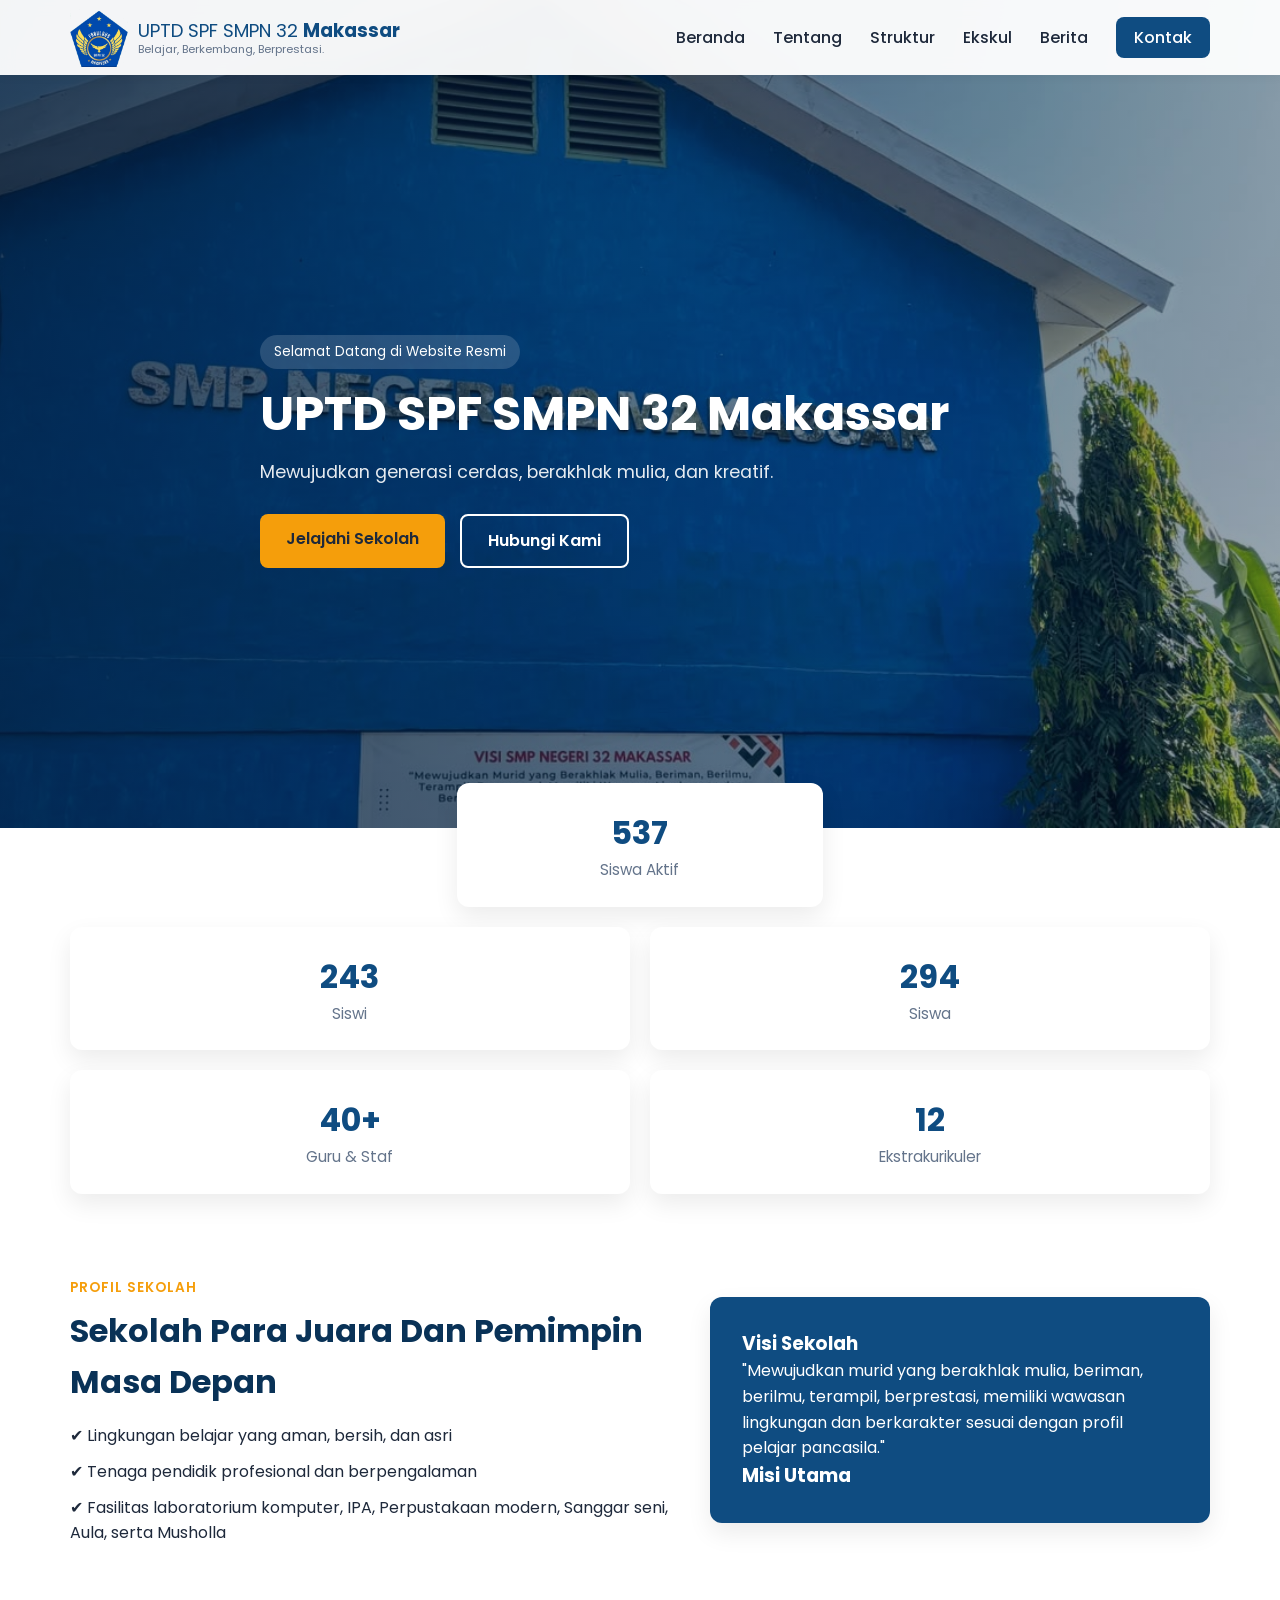
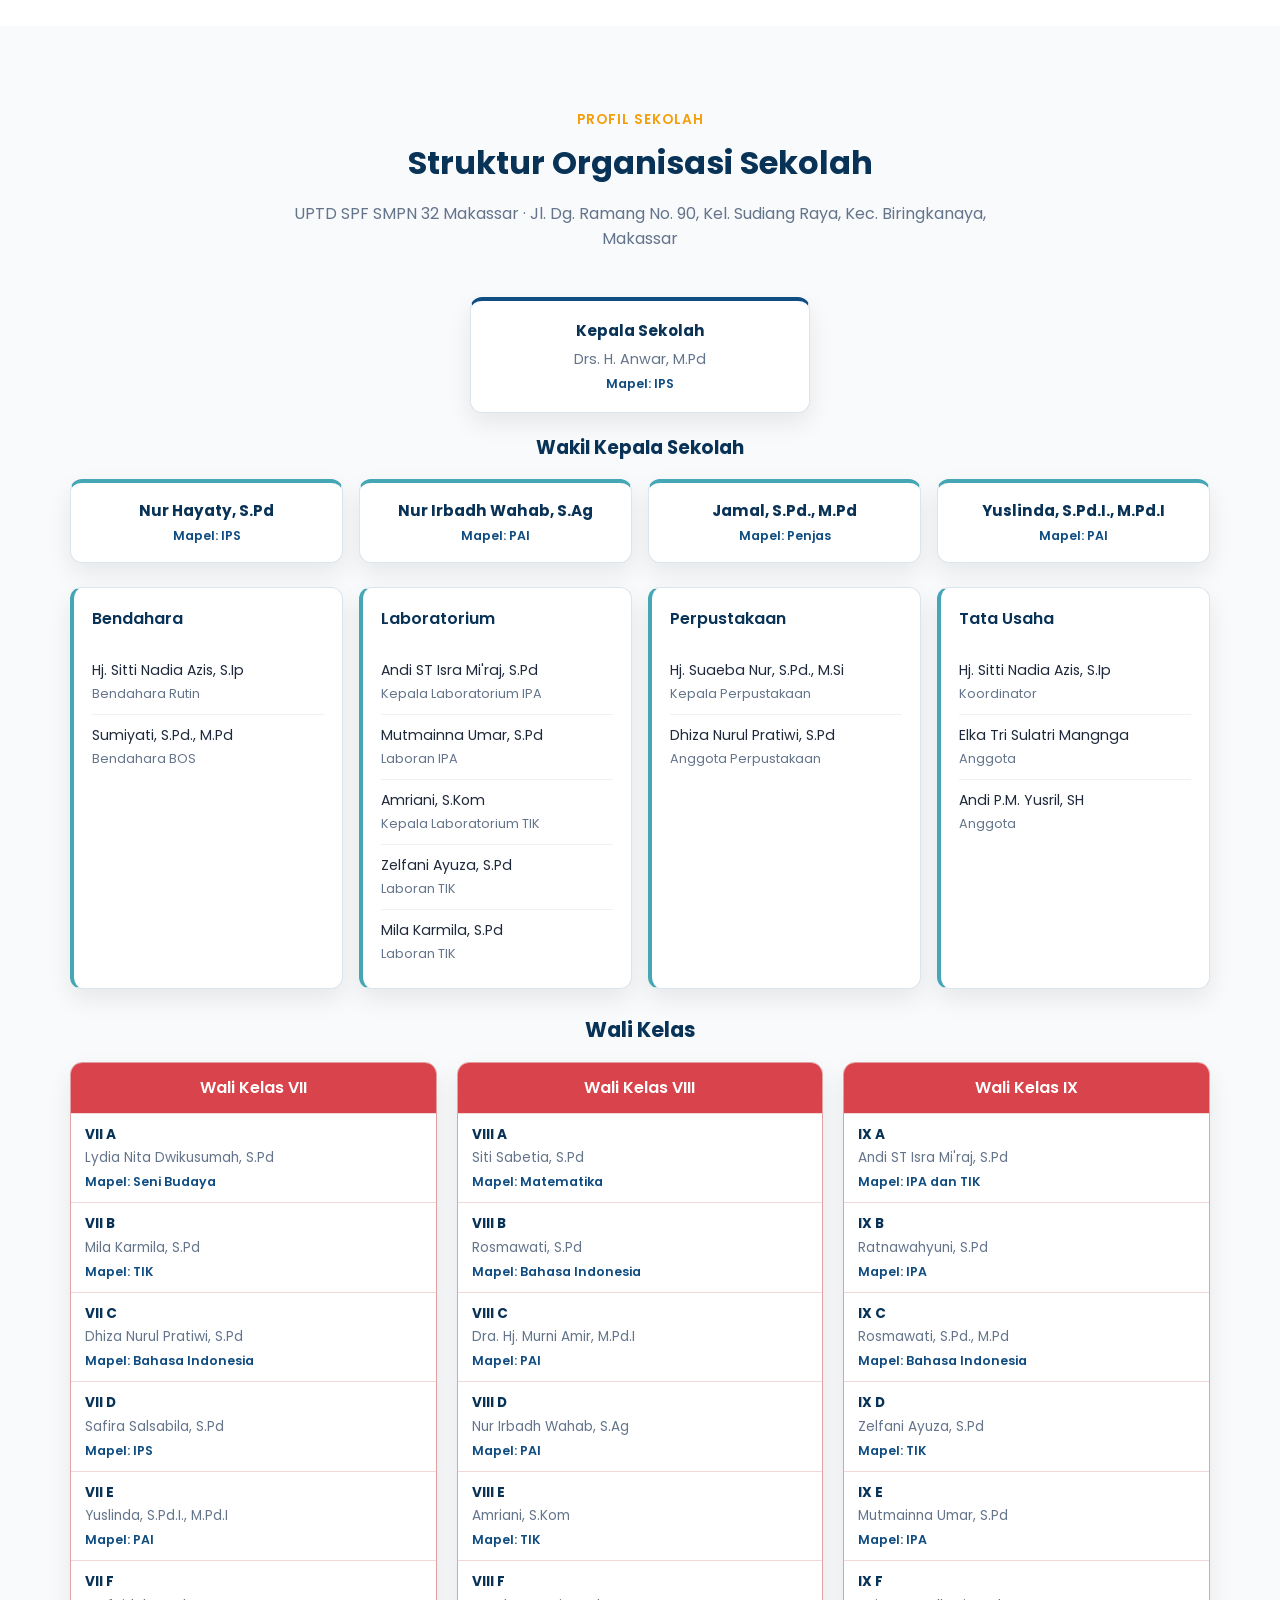
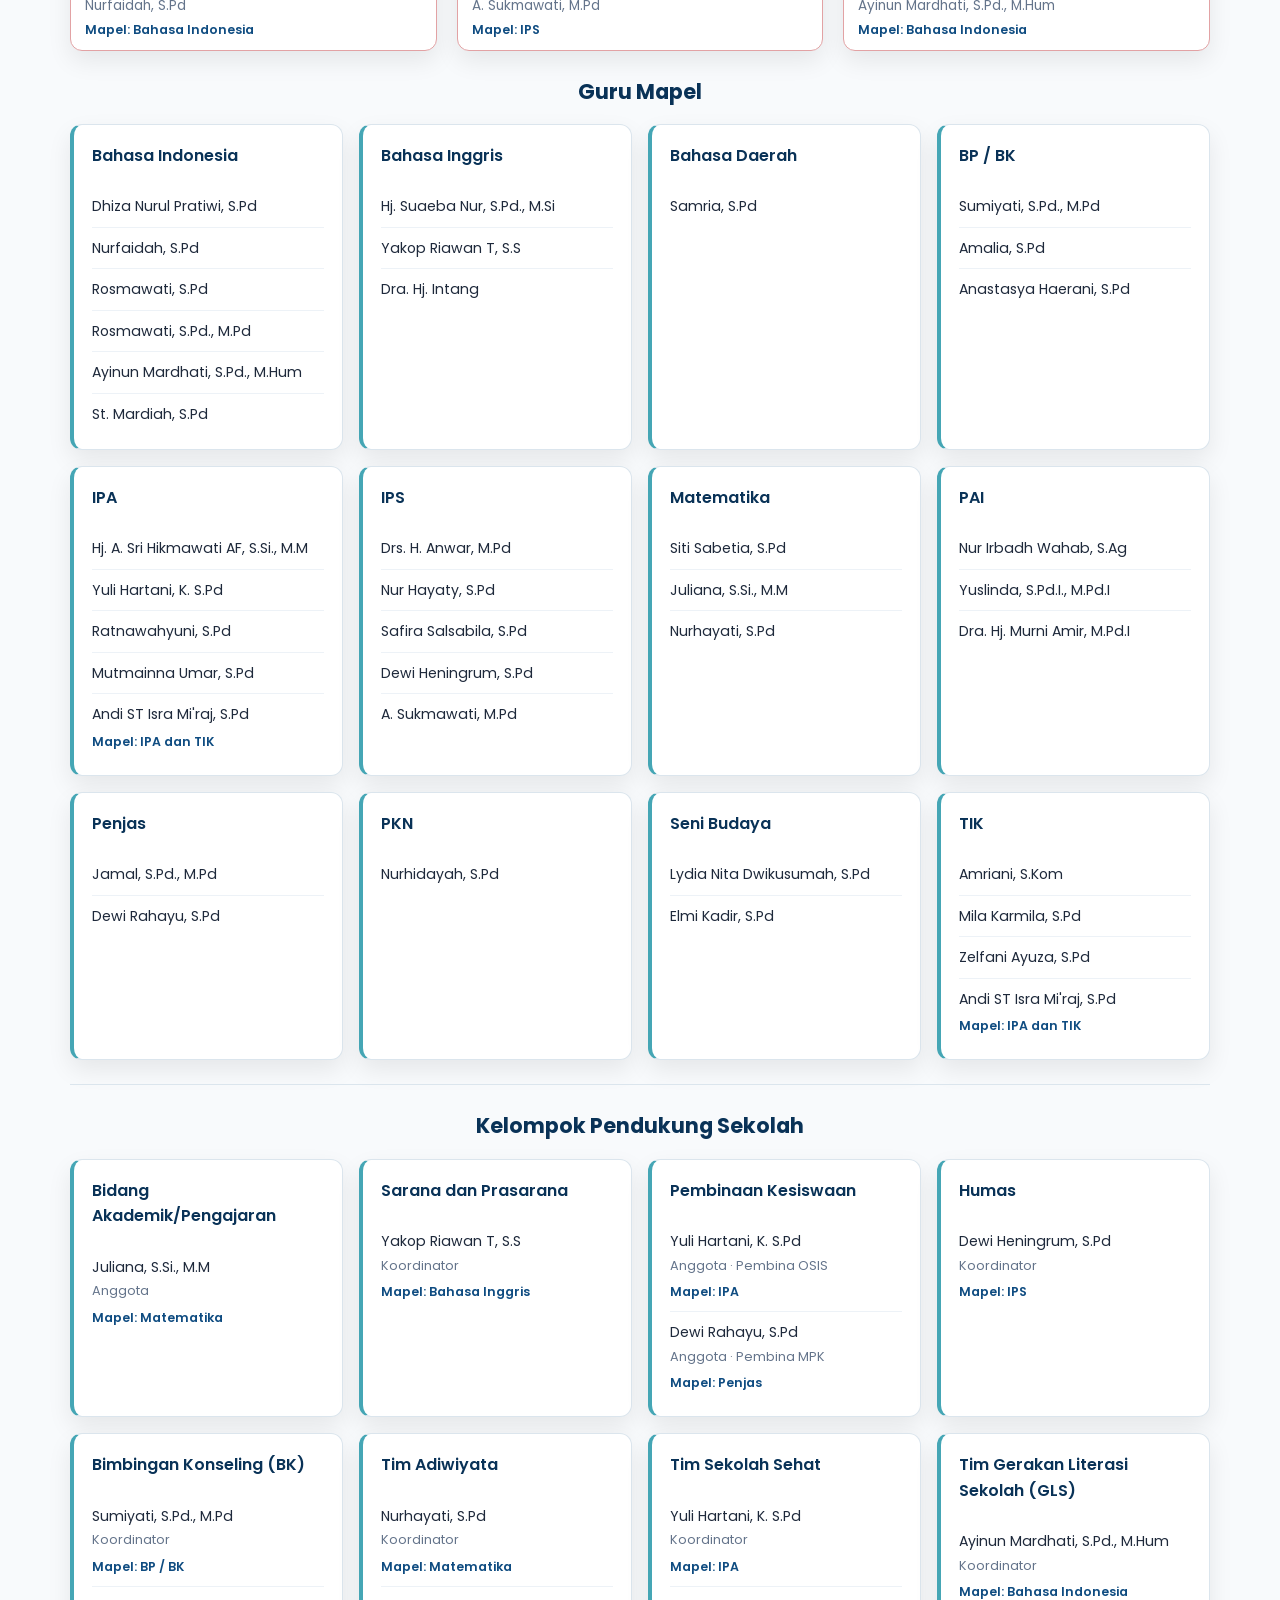
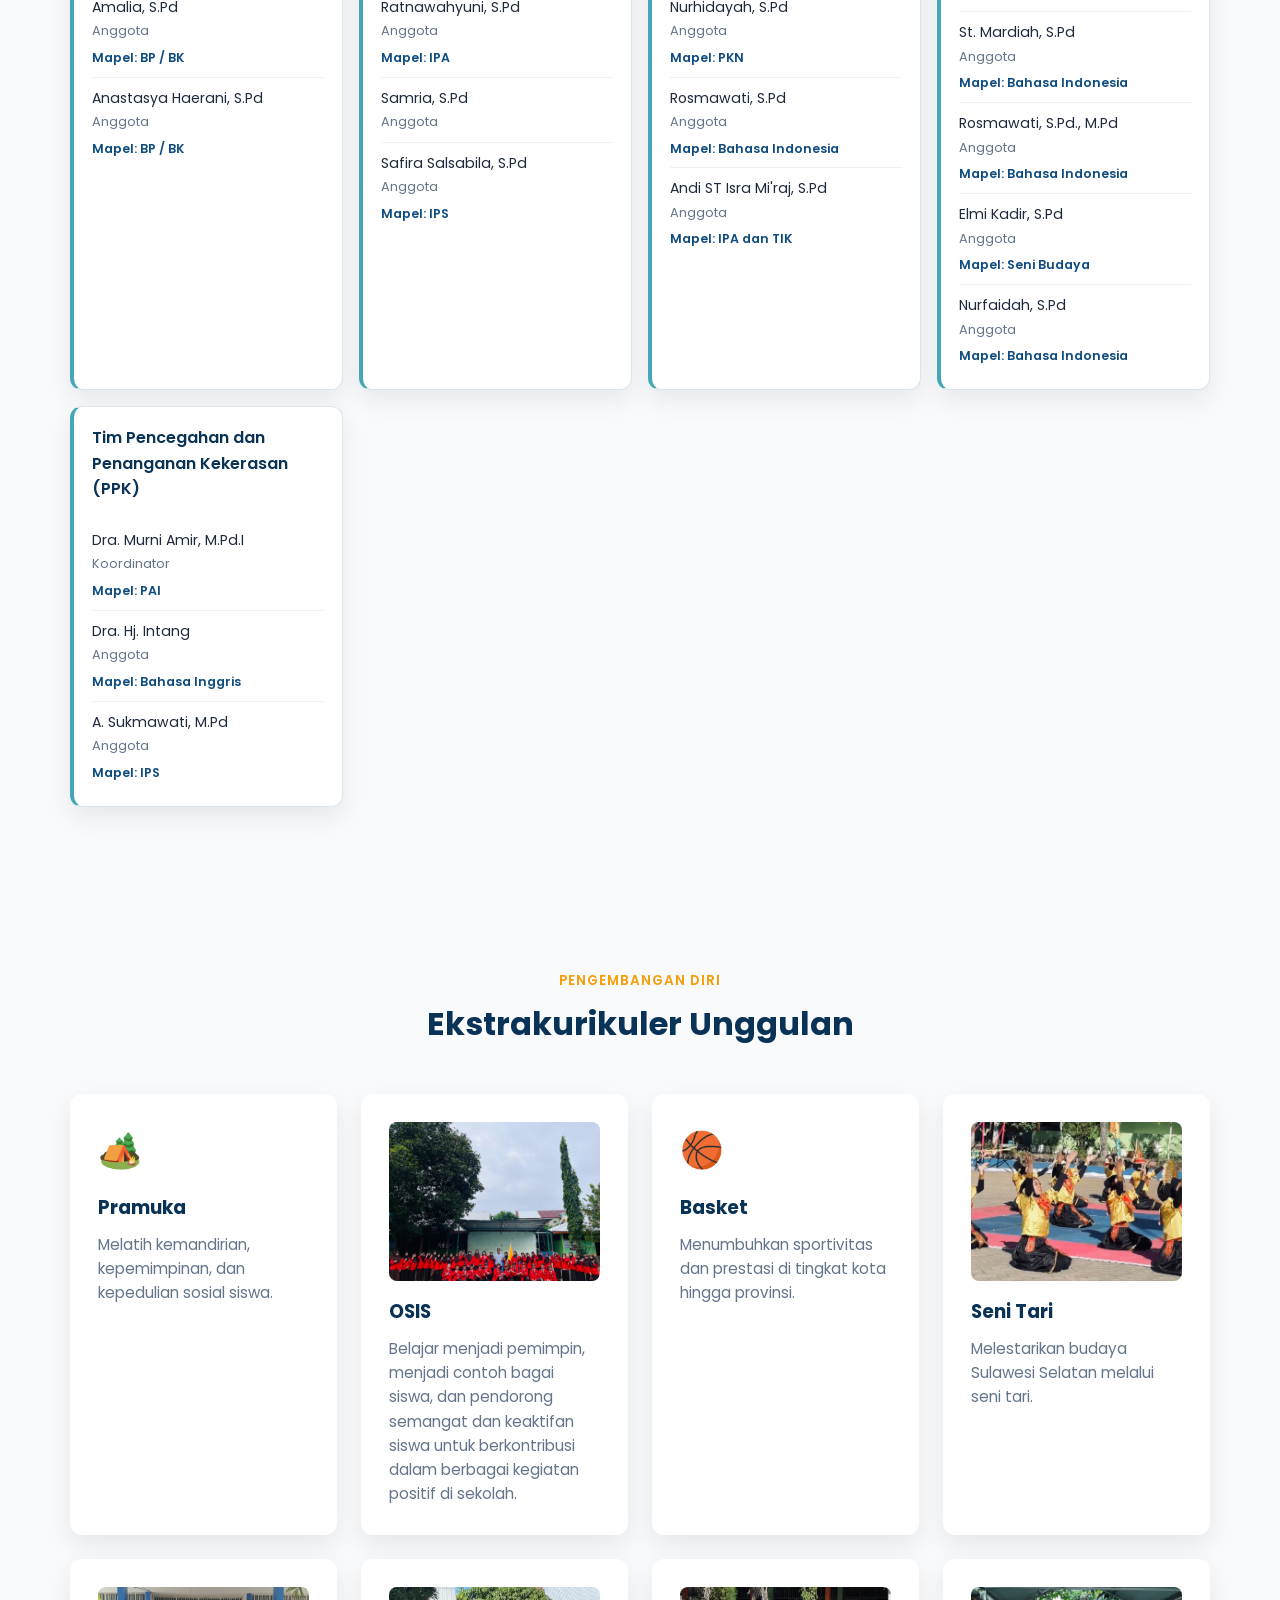
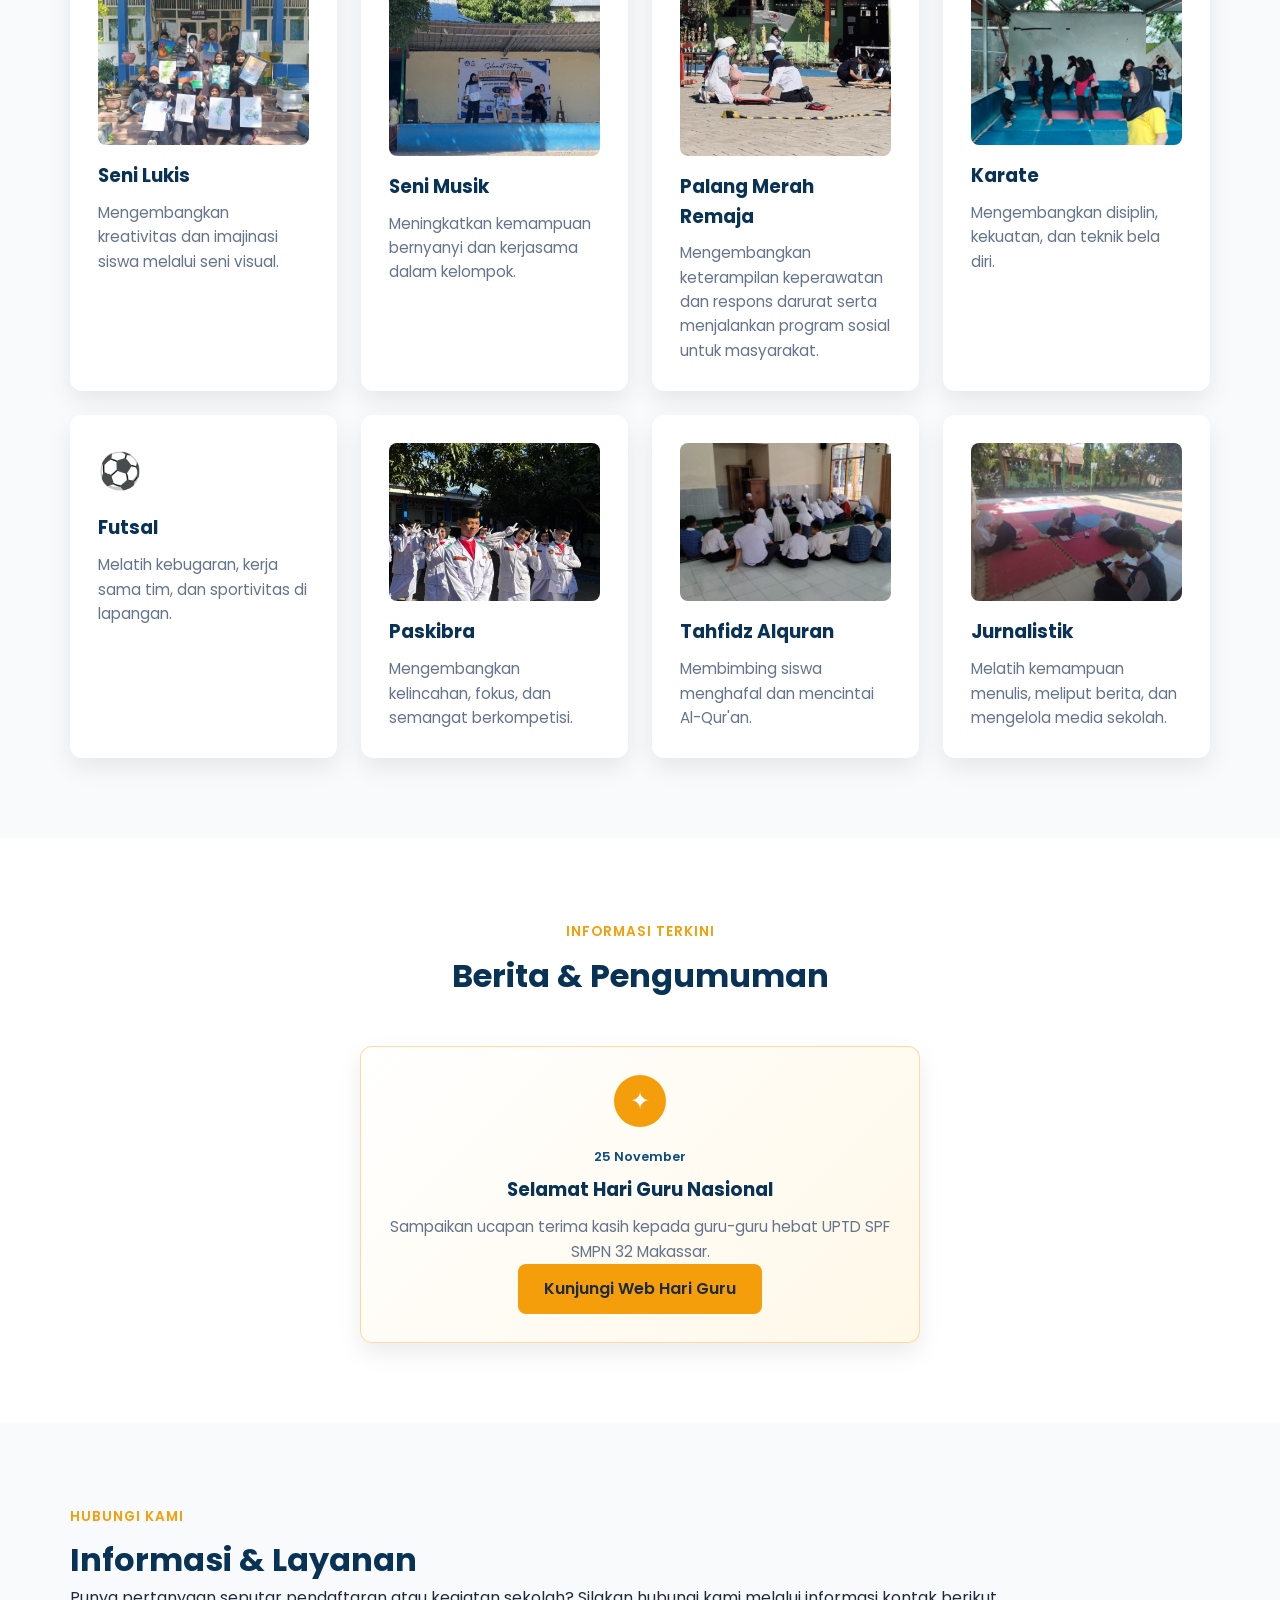
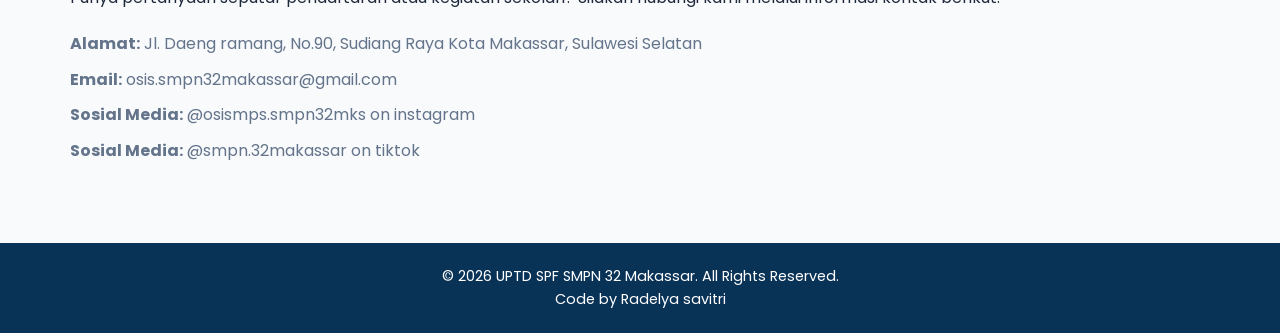
==== commit dabcb3b3: "Add Samria as Bahasa Daerah teacher List her under Guru Mapel and remove the Koding subject tag from" ====
--- a/web32/index.html
+++ b/web32/index.html
@@ -238,6 +238,12 @@
               </ul>
             </article>
             <article class="org-task-card">
+              <h4>Bahasa Daerah</h4>
+              <ul>
+                <li><span>Samria, S.Pd</span></li>
+              </ul>
+            </article>
+            <article class="org-task-card">
               <h4>BP / BK</h4>
               <ul>
                 <li><span>Sumiyati, S.Pd., M.Pd</span></li>
@@ -354,7 +360,7 @@
               <ul>
                 <li><span>Nurhayati, S.Pd</span><span class="org-task-role">Koordinator</span><span class="org-subject">Mapel: Matematika</span></li>
                 <li><span>Ratnawahyuni, S.Pd</span><span class="org-task-role">Anggota</span><span class="org-subject">Mapel: IPA</span></li>
-                <li><span>Samria, S.Pd</span><span class="org-task-role">Anggota</span><span class="org-subject">Mapel: B.D. Koding</span></li>
+                <li><span>Samria, S.Pd</span><span class="org-task-role">Anggota</span></li>
                 <li><span>Safira Salsabila, S.Pd</span><span class="org-task-role">Anggota</span><span class="org-subject">Mapel: IPS</span></li>
               </ul>
             </article>
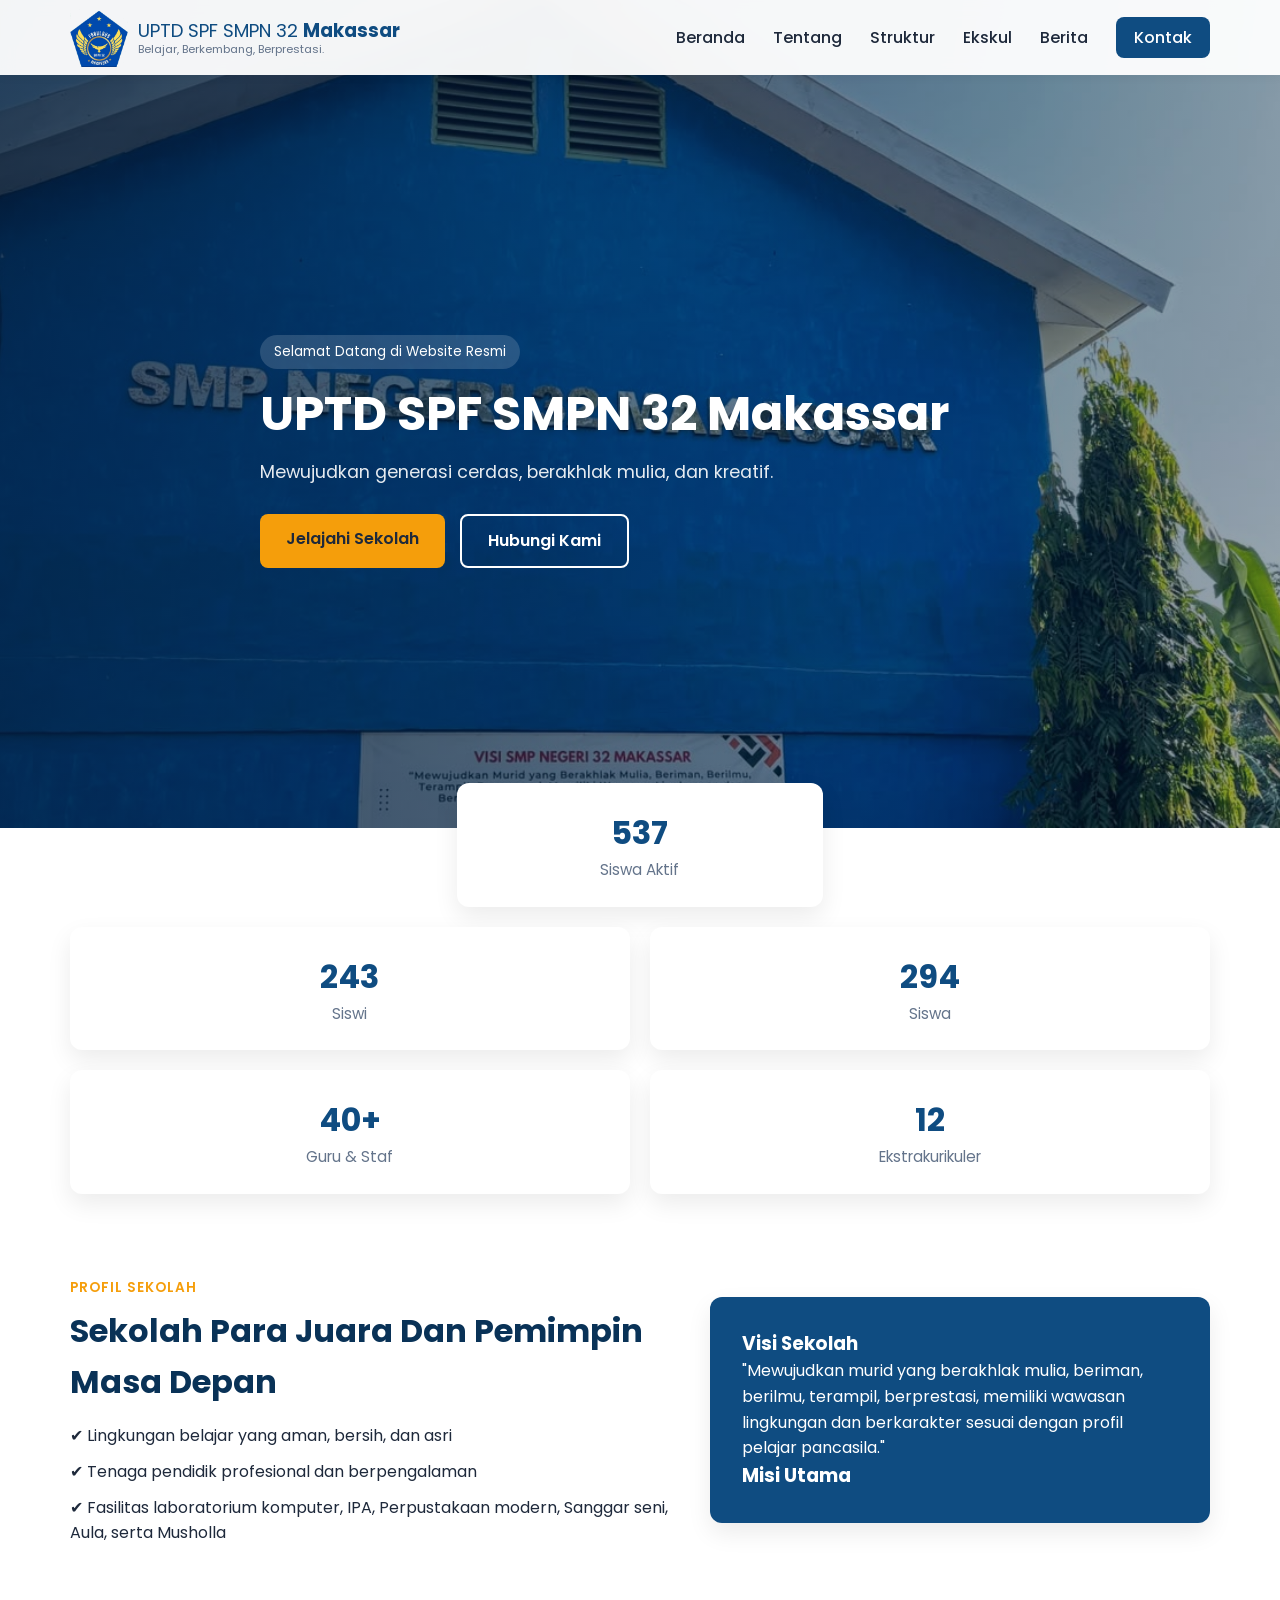
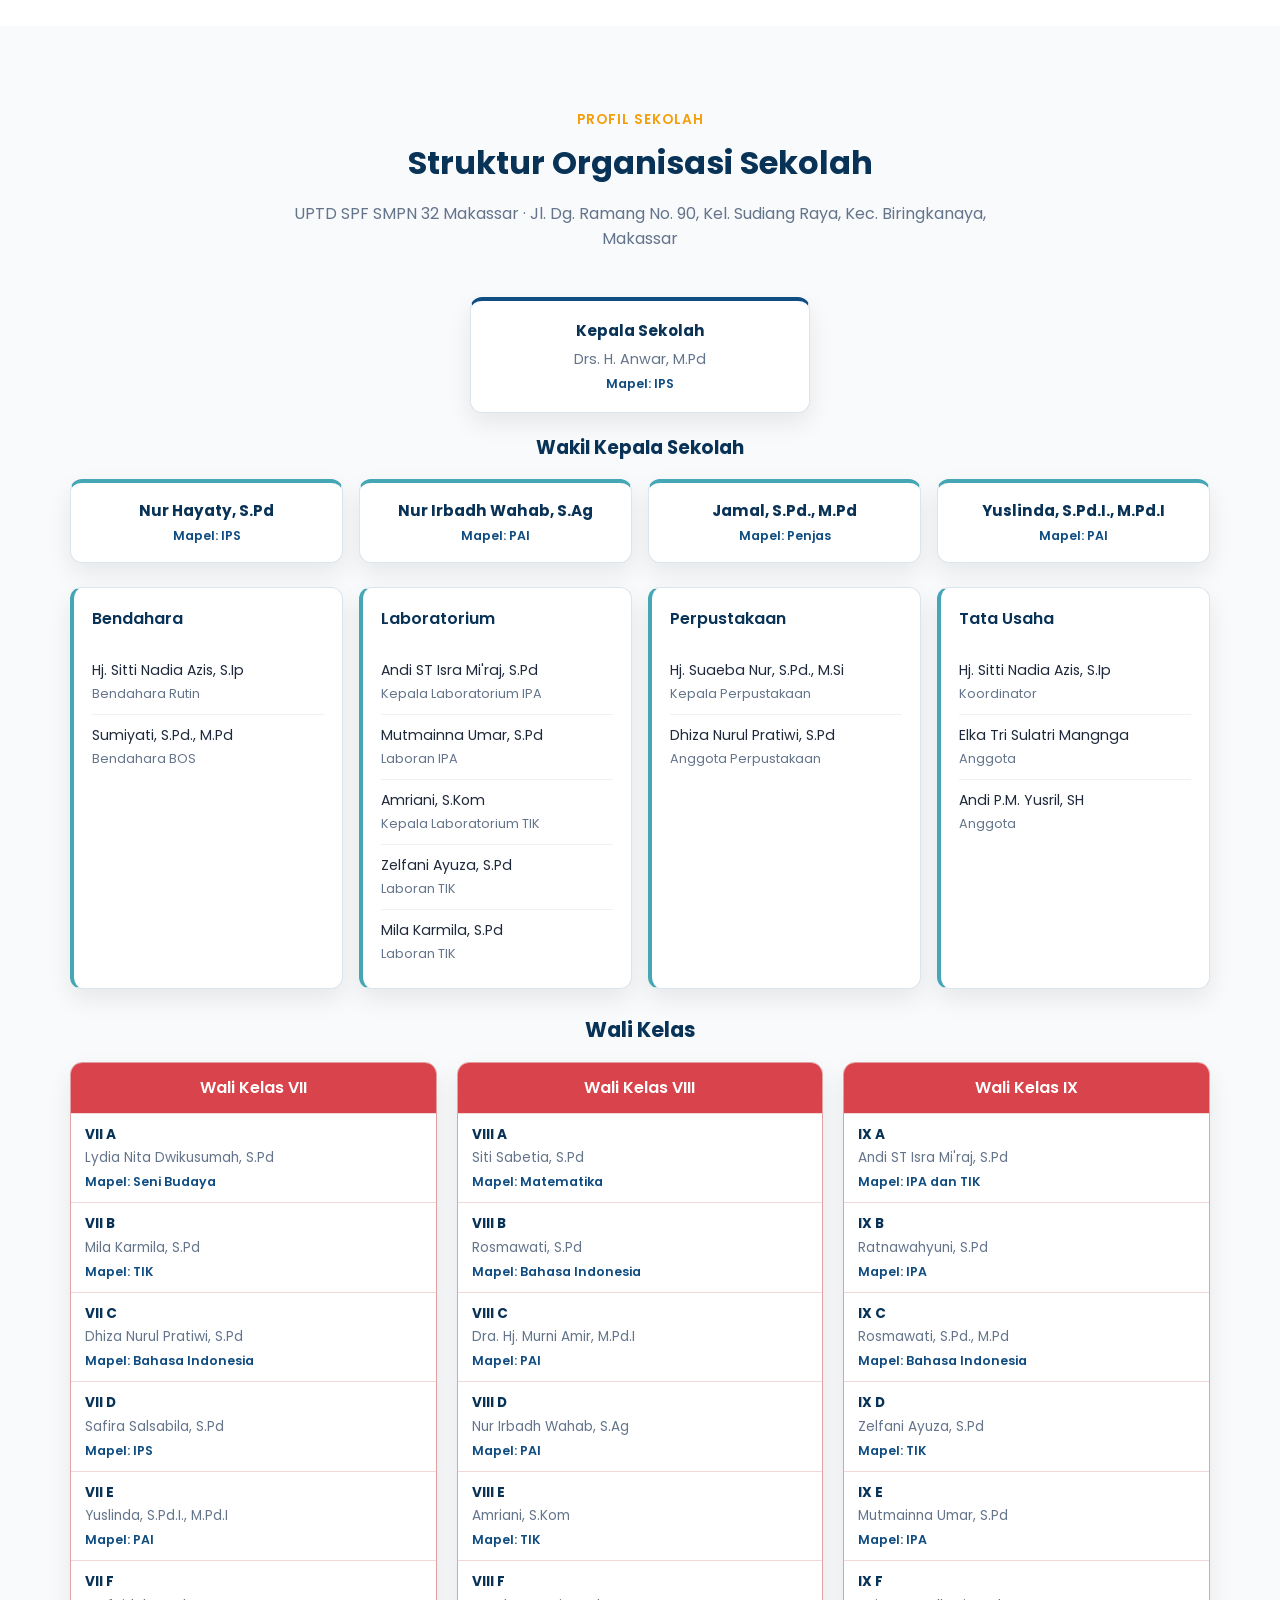
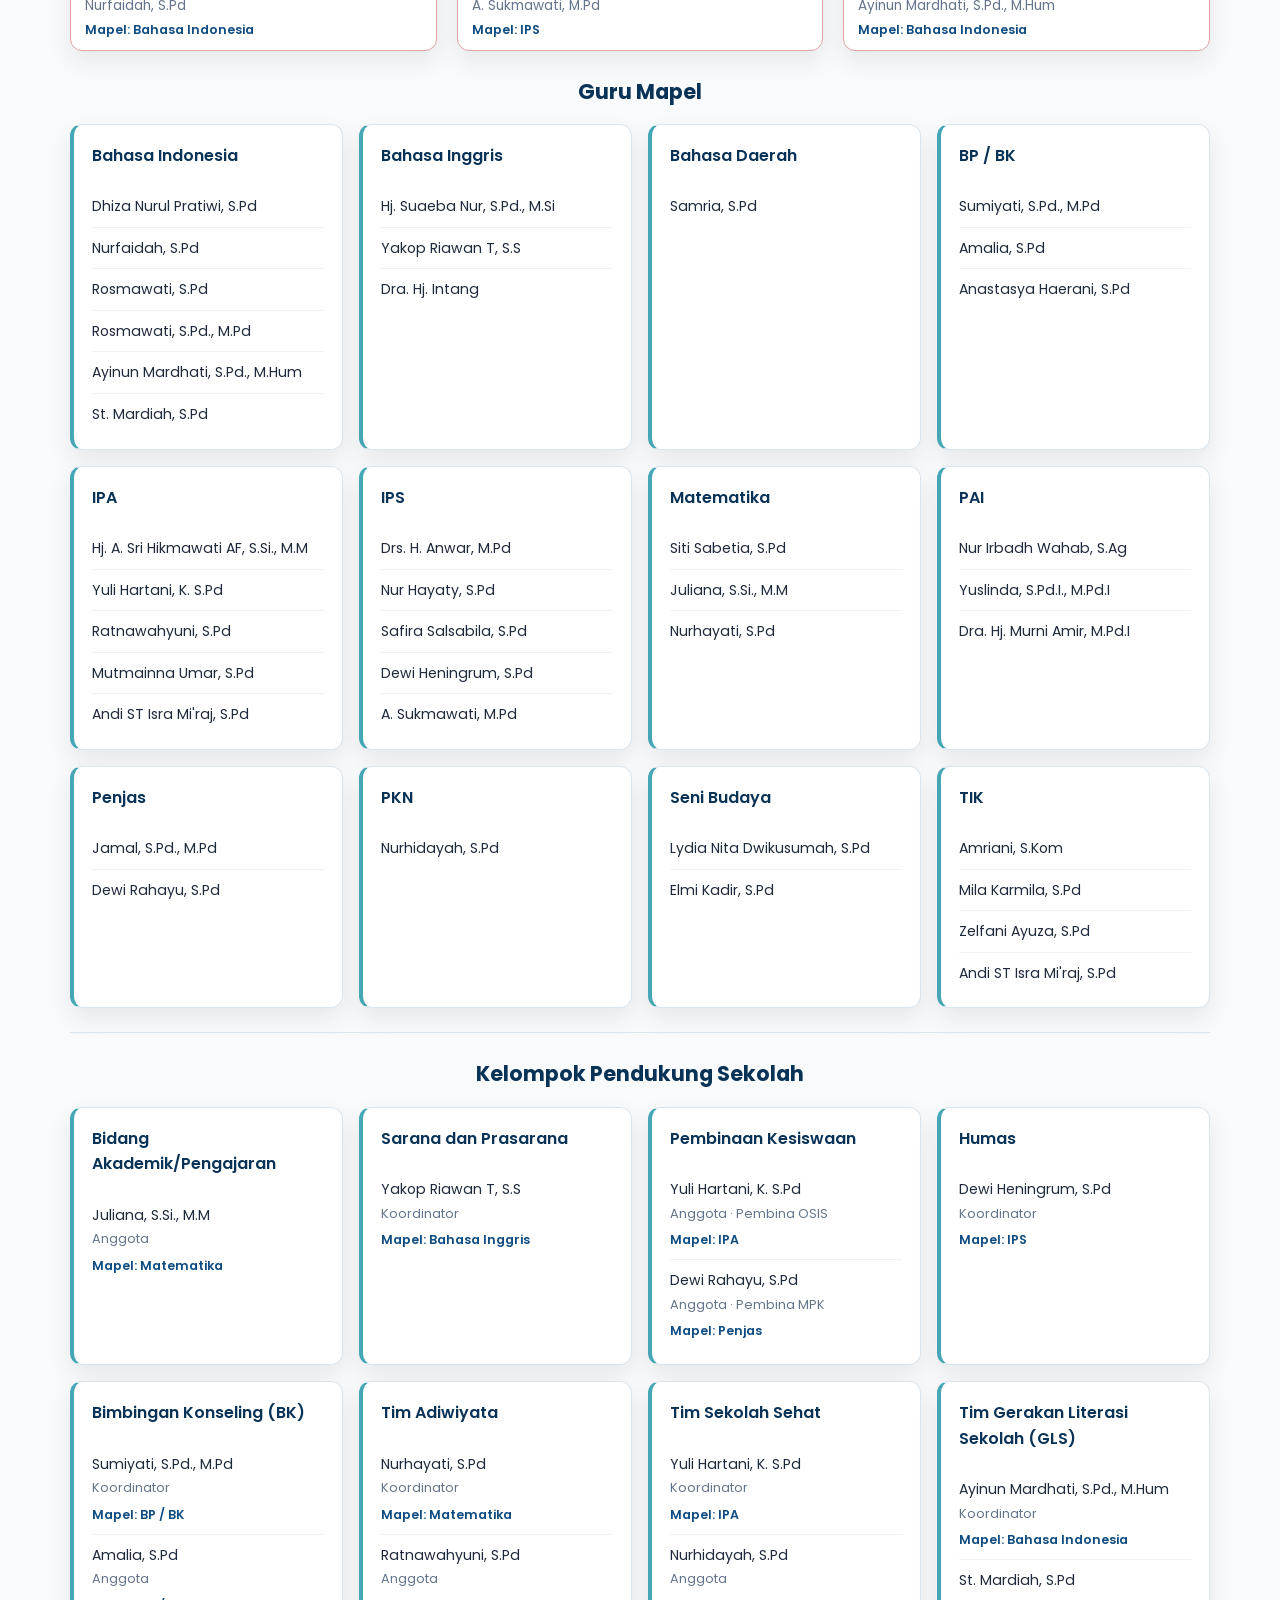
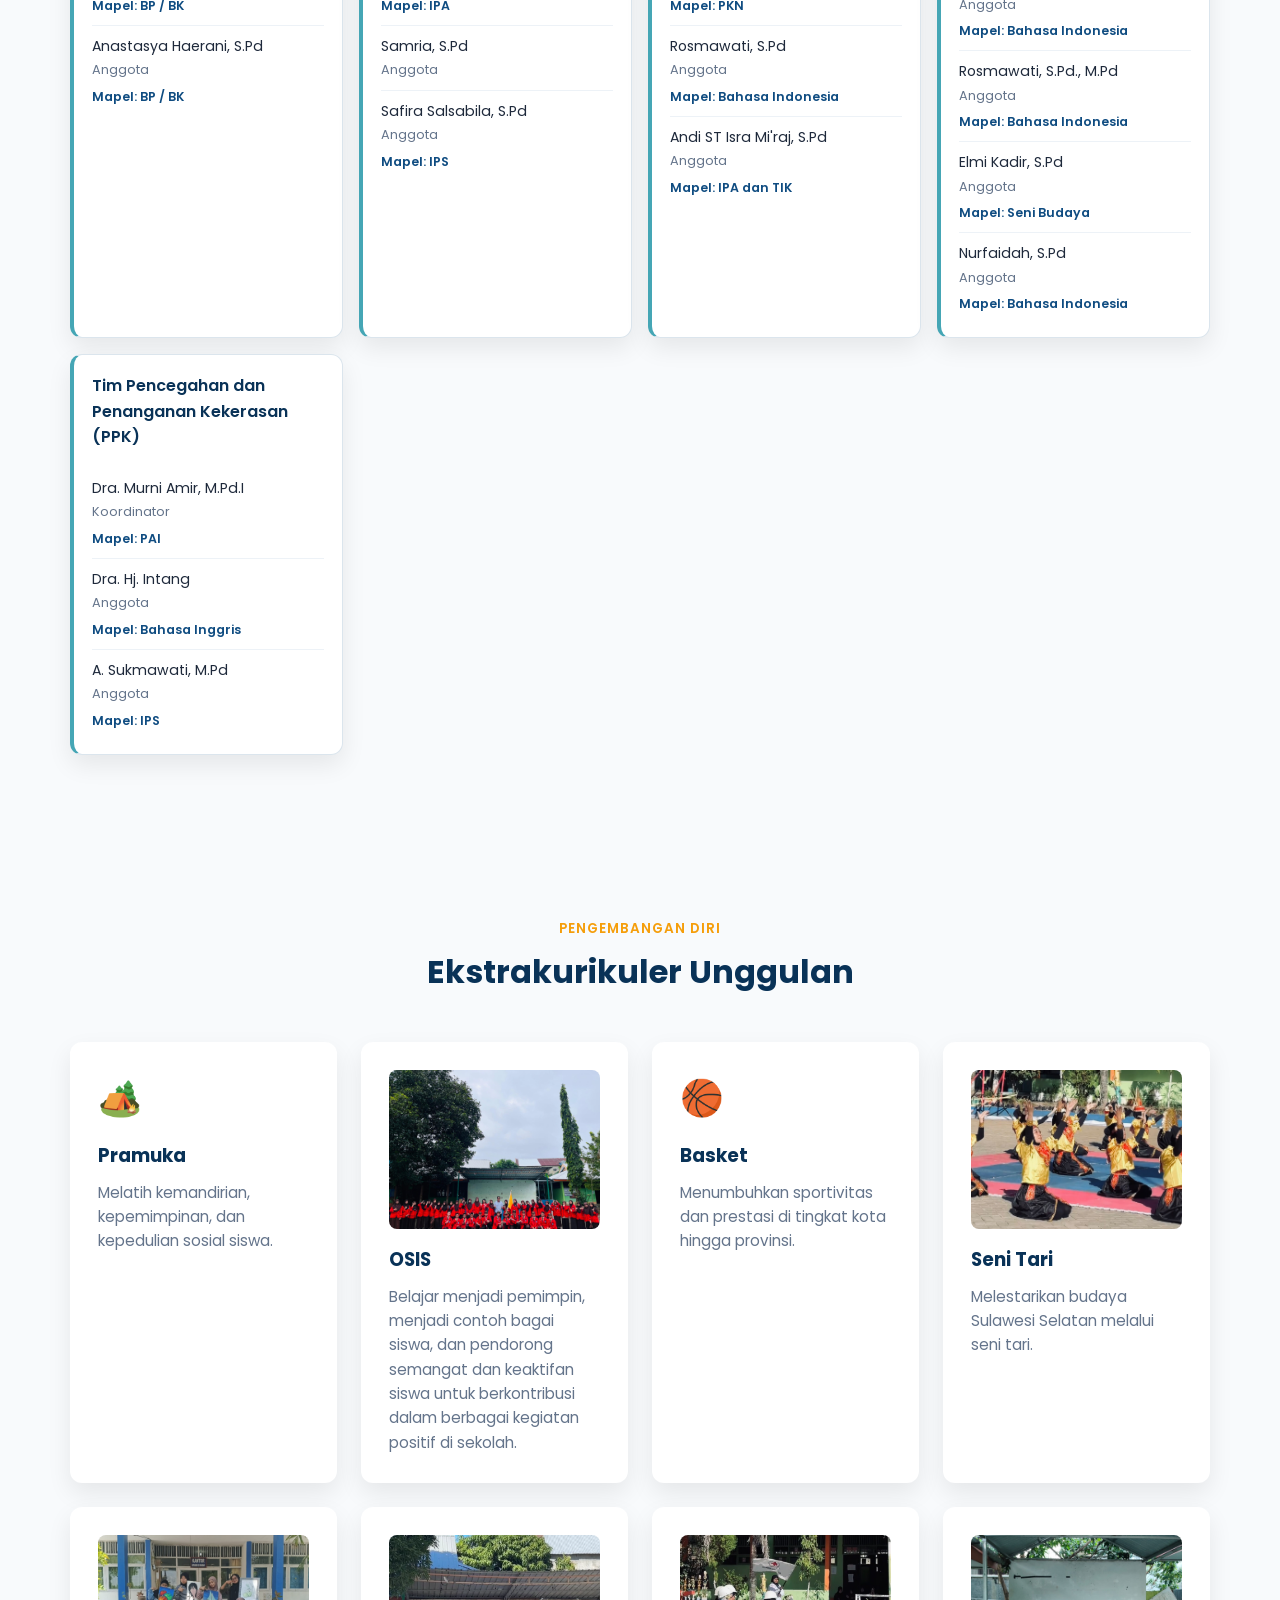
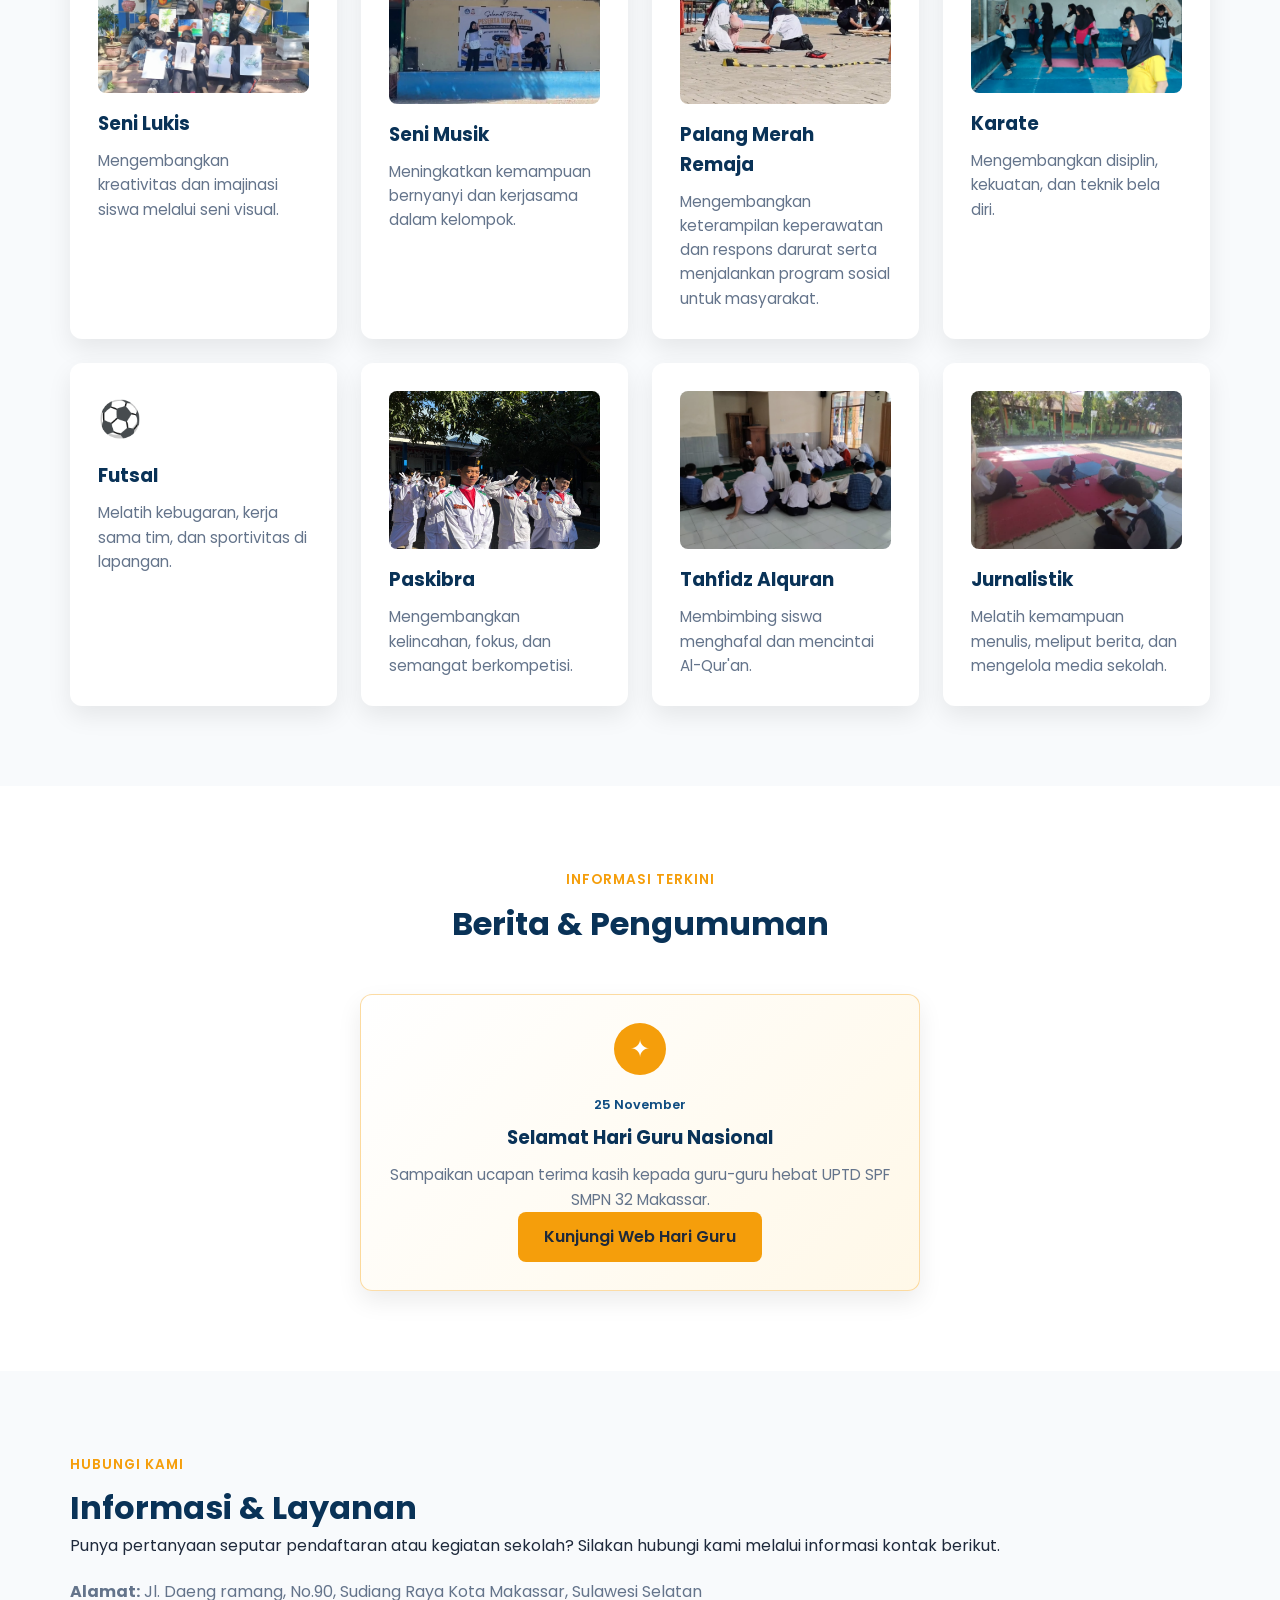
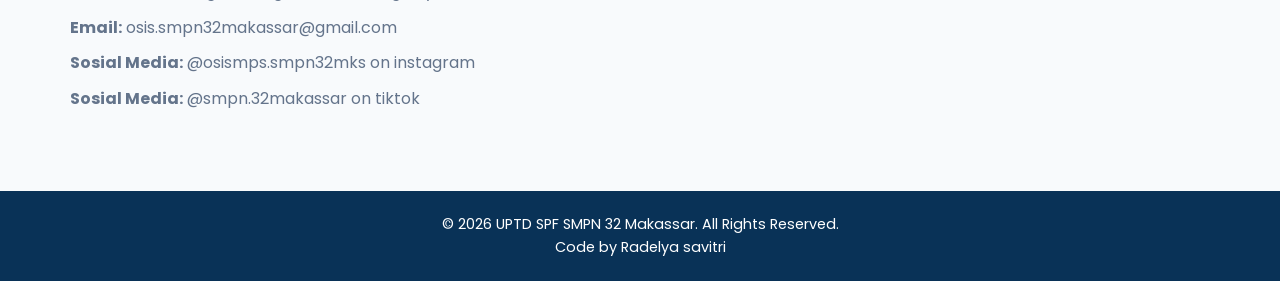
==== commit ce092fce: "Remove subject labels from Andi Isra's mapel cards Keep the IPA and TIK mapel assignments without re" ====
--- a/web32/index.html
+++ b/web32/index.html
@@ -258,7 +258,7 @@
                 <li><span>Yuli Hartani, K. S.Pd</span></li>
                 <li><span>Ratnawahyuni, S.Pd</span></li>
                 <li><span>Mutmainna Umar, S.Pd</span></li>
-                <li><span>Andi ST Isra Mi'raj, S.Pd</span><span class="org-subject">Mapel: IPA dan TIK</span></li>
+                <li><span>Andi ST Isra Mi'raj, S.Pd</span></li>
               </ul>
             </article>
             <article class="org-task-card">
@@ -313,7 +313,7 @@
                 <li><span>Amriani, S.Kom</span></li>
                 <li><span>Mila Karmila, S.Pd</span></li>
                 <li><span>Zelfani Ayuza, S.Pd</span></li>
-                <li><span>Andi ST Isra Mi'raj, S.Pd</span><span class="org-subject">Mapel: IPA dan TIK</span></li>
+                <li><span>Andi ST Isra Mi'raj, S.Pd</span></li>
               </ul>
             </article>
           </div>
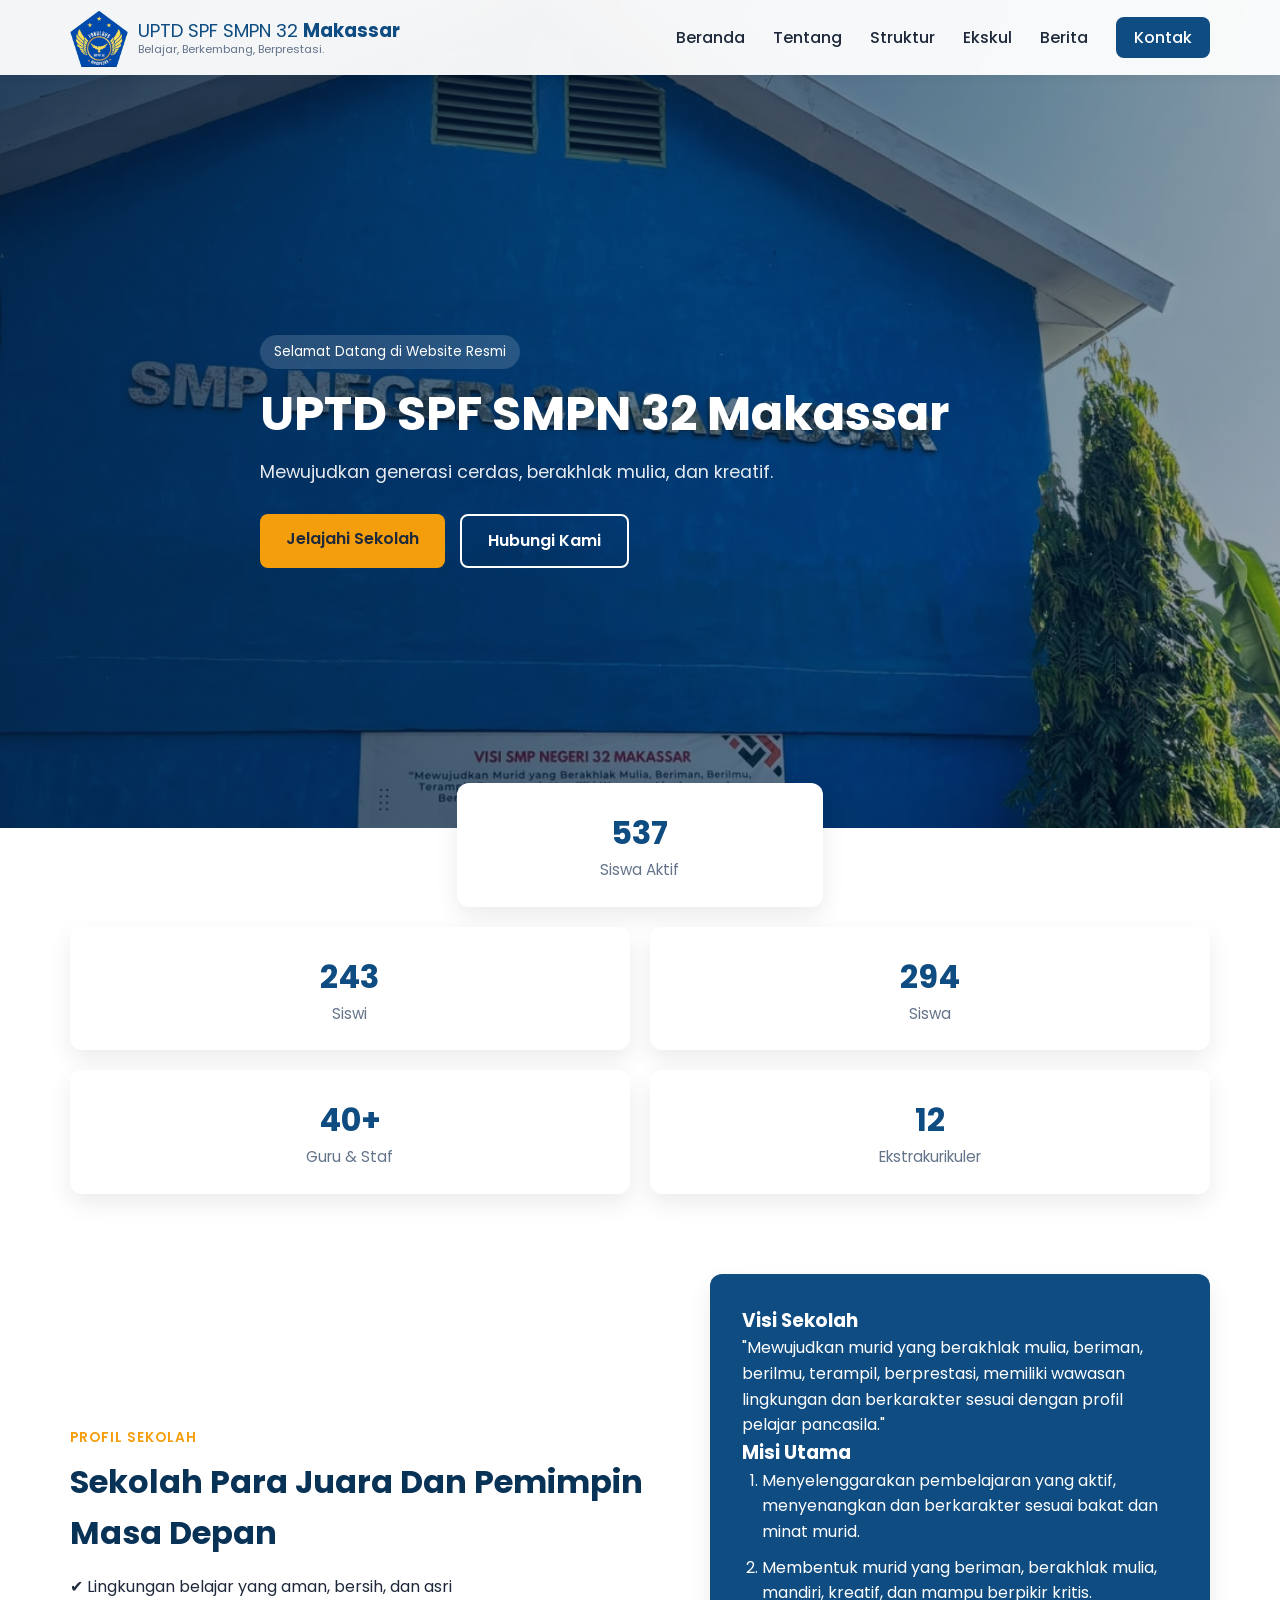
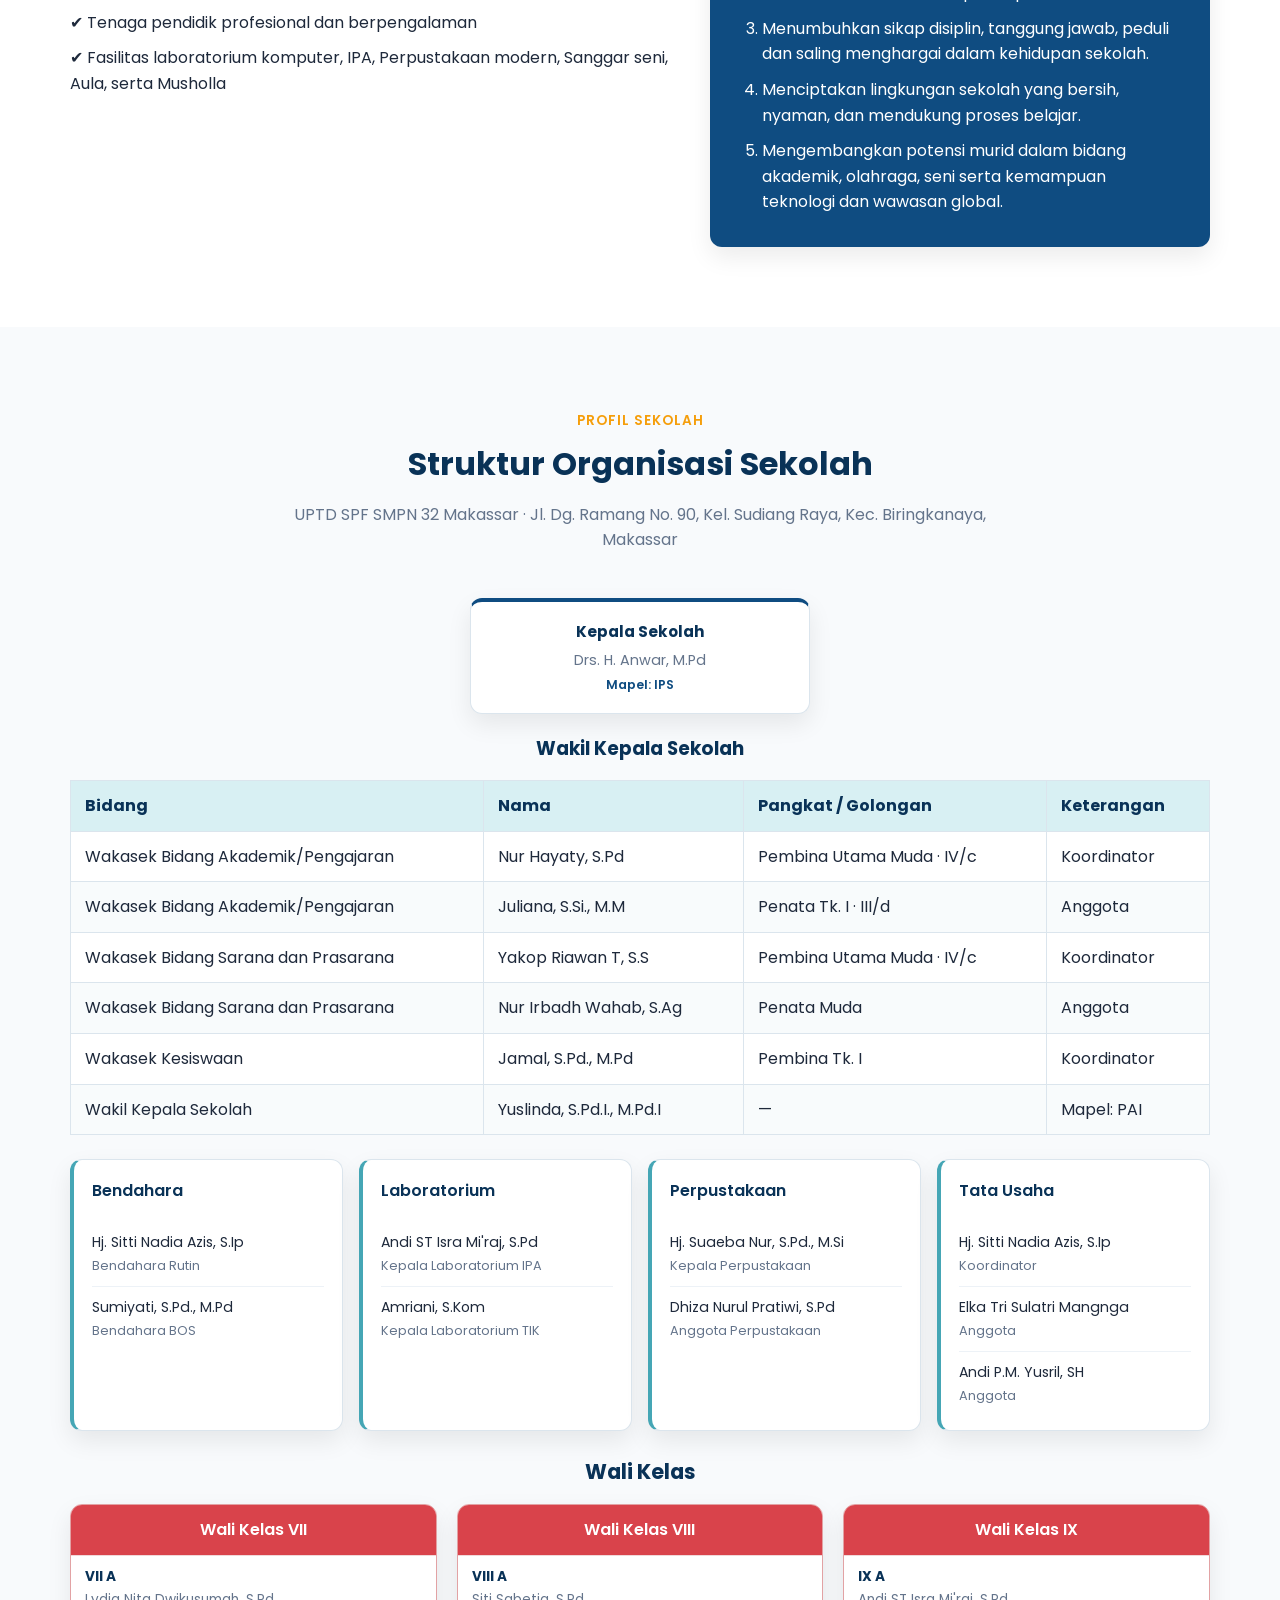
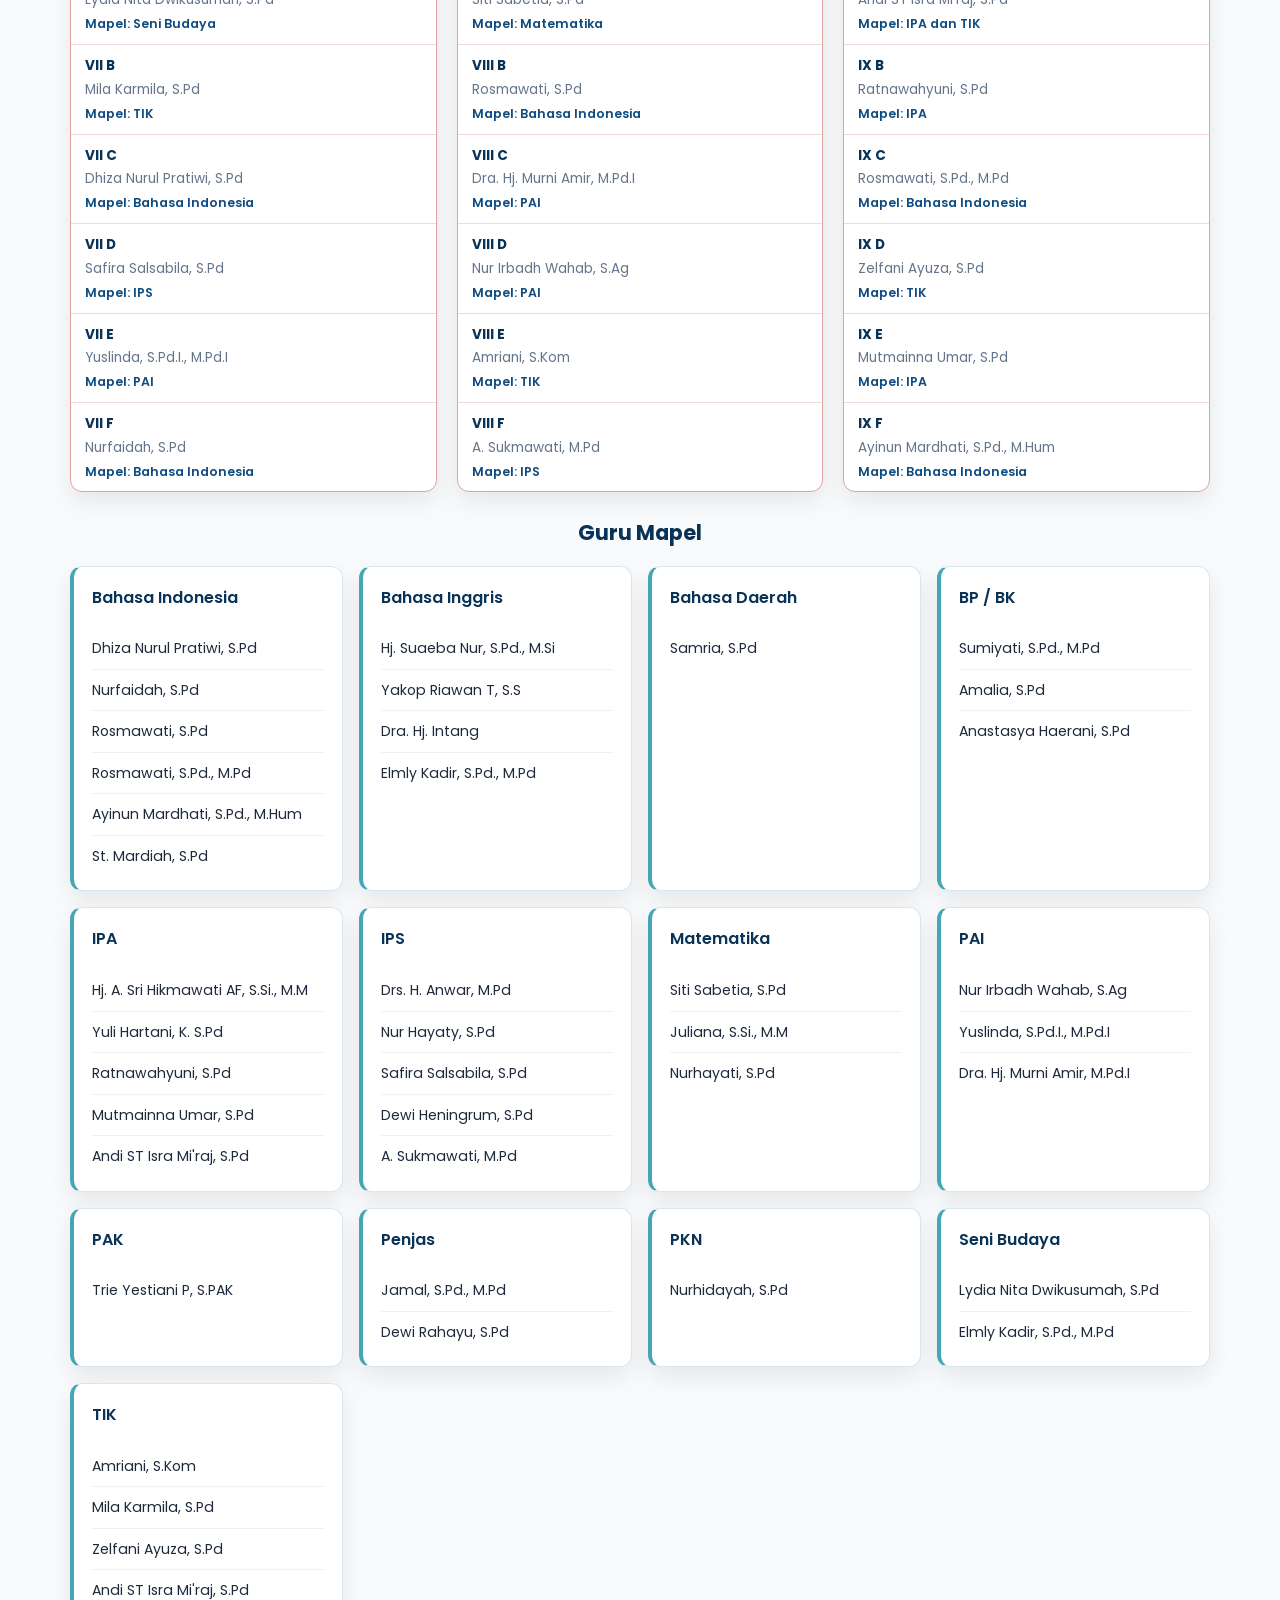
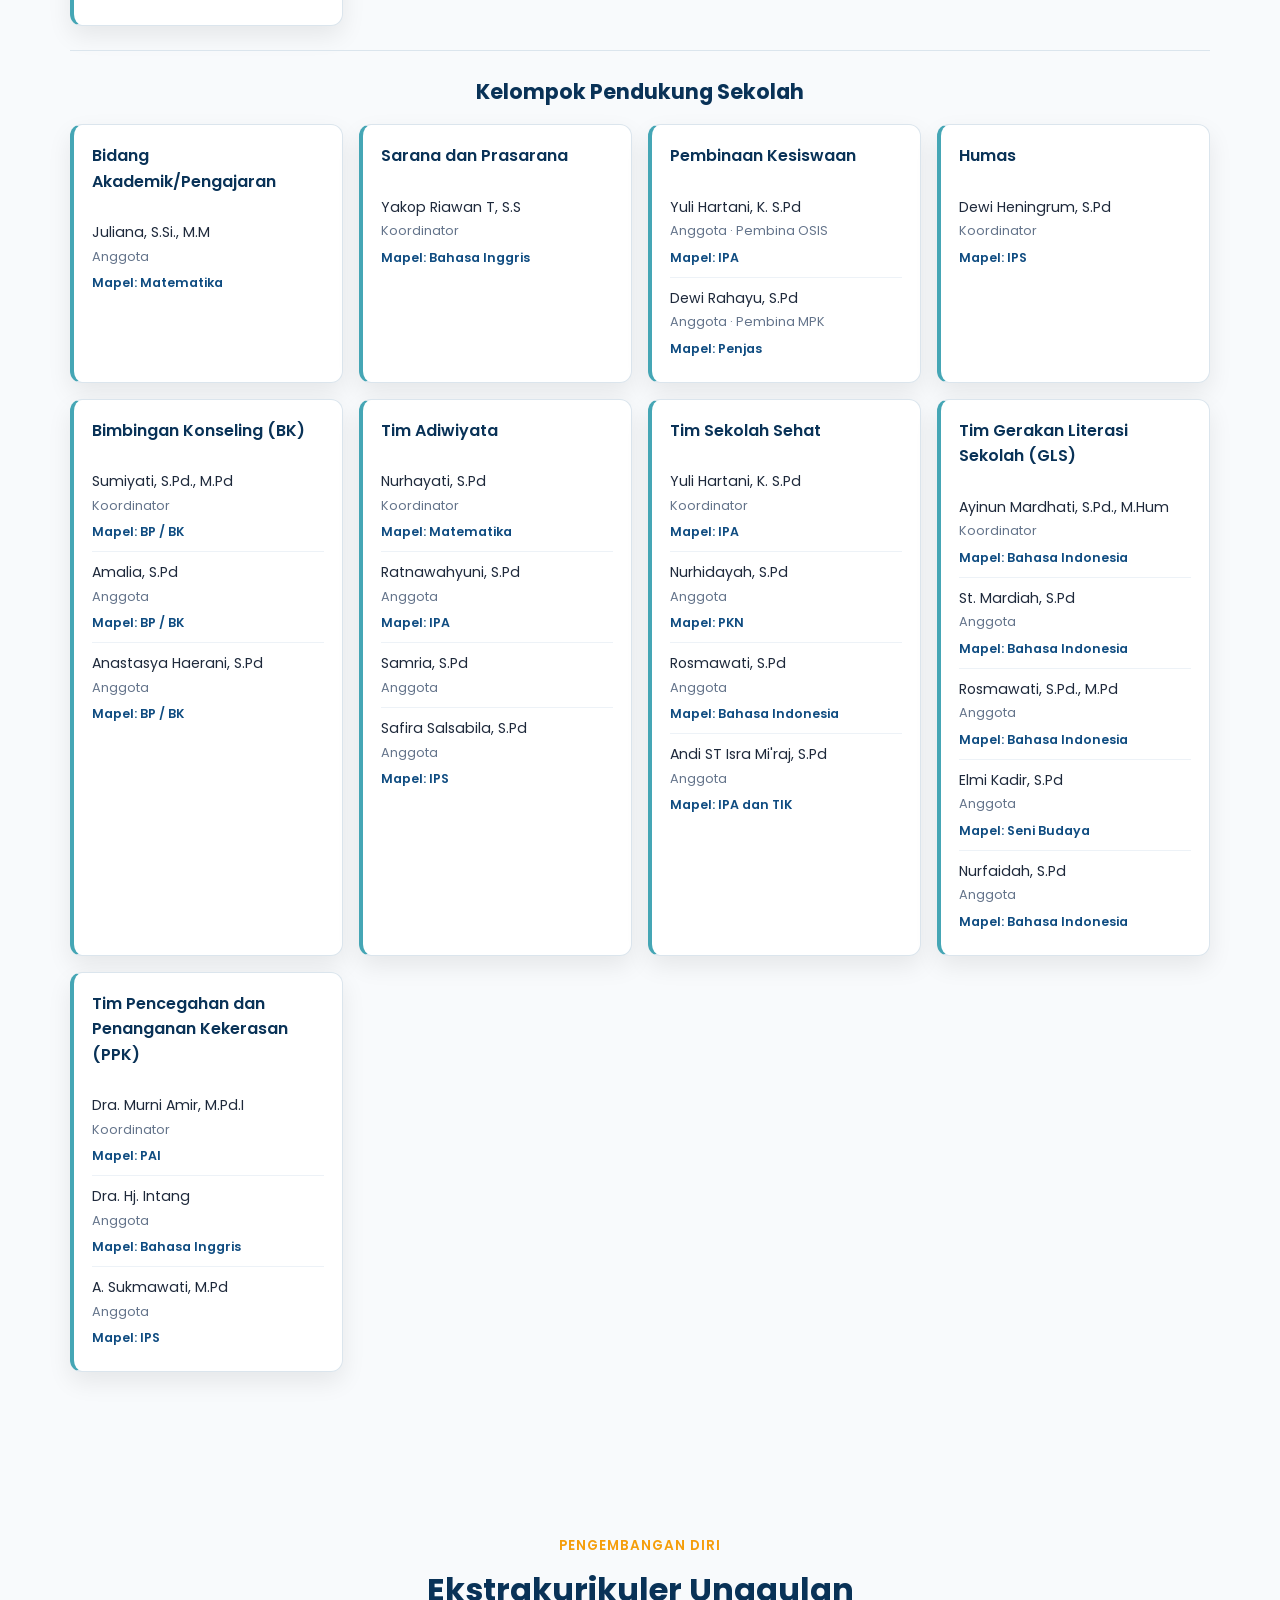
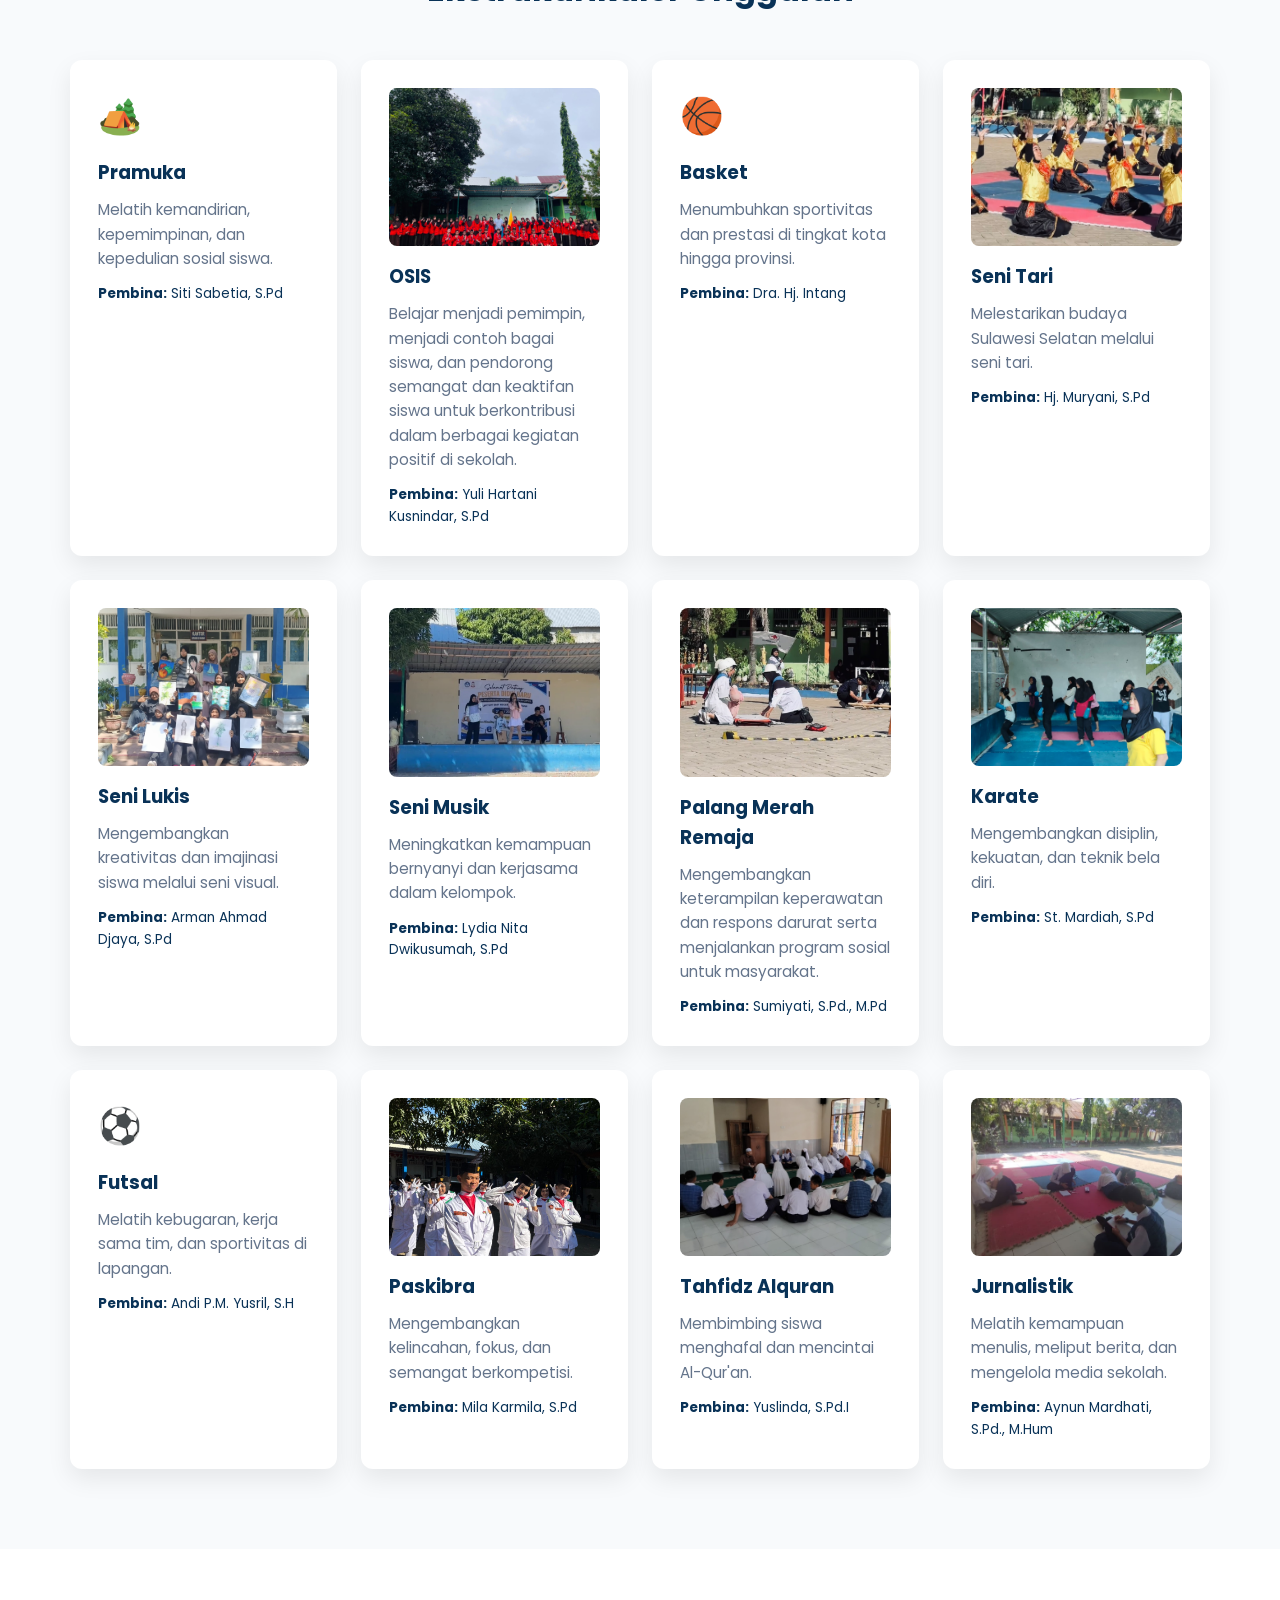
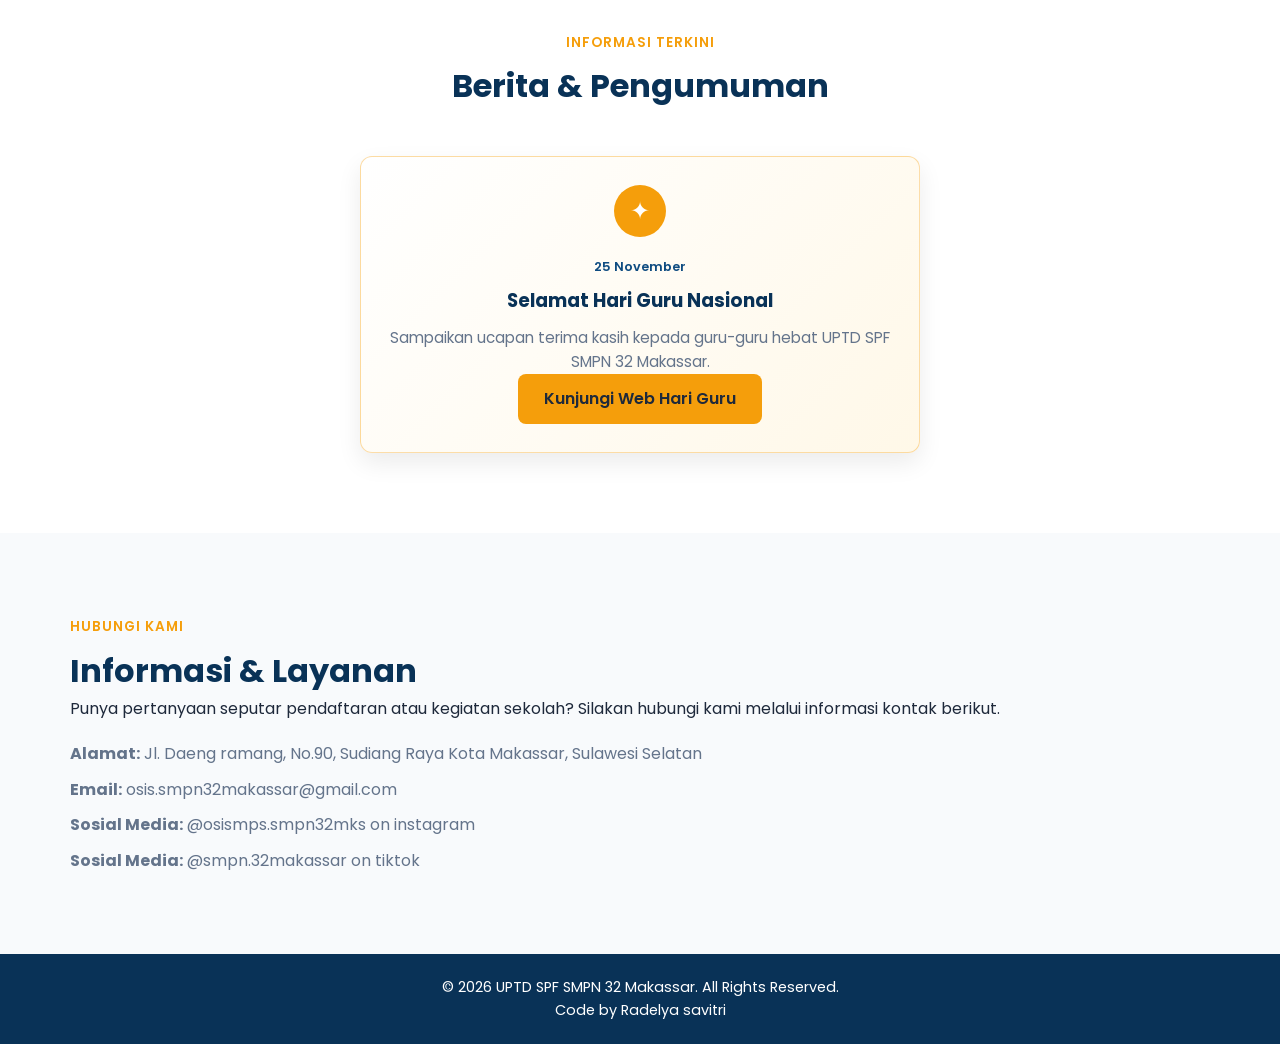
==== commit c5bdff12: "Add detailed Wakasek table and school updates Show the Wakasek fields and supporting staff from the " ====
--- a/web32/index.html
+++ b/web32/index.html
@@ -93,7 +93,13 @@
         <h3>Visi Sekolah</h3>
         <p>"Mewujudkan murid yang berakhlak mulia, beriman, berilmu, terampil, berprestasi, memiliki wawasan lingkungan dan berkarakter sesuai dengan profil pelajar pancasila."</p>
         <h3>Misi Utama</h3>
-        <p></p>
+        <ol class="about-mission-list">
+          <li>Menyelenggarakan pembelajaran yang aktif, menyenangkan dan berkarakter sesuai bakat dan minat murid.</li>
+          <li>Membentuk murid yang beriman, berakhlak mulia, mandiri, kreatif, dan mampu berpikir kritis.</li>
+          <li>Menumbuhkan sikap disiplin, tanggung jawab, peduli dan saling menghargai dalam kehidupan sekolah.</li>
+          <li>Menciptakan lingkungan sekolah yang bersih, nyaman, dan mendukung proses belajar.</li>
+          <li>Mengembangkan potensi murid dalam bidang akademik, olahraga, seni serta kemampuan teknologi dan wawasan global.</li>
+        </ol>
       </div>
     </div>
   </section>
@@ -116,23 +122,55 @@
           </article>
           <section class="org-deputy-section" aria-labelledby="wakil-kepala-sekolah">
             <h3 id="wakil-kepala-sekolah">Wakil Kepala Sekolah</h3>
-            <div class="org-deputy-grid">
-              <article class="org-card org-deputy-card">
-                <h4>Nur Hayaty, S.Pd</h4>
-                <p class="org-subject">Mapel: IPS</p>
-              </article>
-              <article class="org-card org-deputy-card">
-                <h4>Nur Irbadh Wahab, S.Ag</h4>
-                <p class="org-subject">Mapel: PAI</p>
-              </article>
-              <article class="org-card org-deputy-card">
-                <h4>Jamal, S.Pd., M.Pd</h4>
-                <p class="org-subject">Mapel: Penjas</p>
-              </article>
-              <article class="org-card org-deputy-card">
-                <h4>Yuslinda, S.Pd.I., M.Pd.I</h4>
-                <p class="org-subject">Mapel: PAI</p>
-              </article>
+            <div class="wakasek-table-wrap">
+              <table class="wakasek-table">
+                <thead>
+                  <tr>
+                    <th scope="col">Bidang</th>
+                    <th scope="col">Nama</th>
+                    <th scope="col">Pangkat / Golongan</th>
+                    <th scope="col">Keterangan</th>
+                  </tr>
+                </thead>
+                <tbody>
+                  <tr>
+                    <td>Wakasek Bidang Akademik/Pengajaran</td>
+                    <td>Nur Hayaty, S.Pd</td>
+                    <td>Pembina Utama Muda · IV/c</td>
+                    <td>Koordinator</td>
+                  </tr>
+                  <tr>
+                    <td>Wakasek Bidang Akademik/Pengajaran</td>
+                    <td>Juliana, S.Si., M.M</td>
+                    <td>Penata Tk. I · III/d</td>
+                    <td>Anggota</td>
+                  </tr>
+                  <tr>
+                    <td>Wakasek Bidang Sarana dan Prasarana</td>
+                    <td>Yakop Riawan T, S.S</td>
+                    <td>Pembina Utama Muda · IV/c</td>
+                    <td>Koordinator</td>
+                  </tr>
+                  <tr>
+                    <td>Wakasek Bidang Sarana dan Prasarana</td>
+                    <td>Nur Irbadh Wahab, S.Ag</td>
+                    <td>Penata Muda</td>
+                    <td>Anggota</td>
+                  </tr>
+                  <tr>
+                    <td>Wakasek Kesiswaan</td>
+                    <td>Jamal, S.Pd., M.Pd</td>
+                    <td>Pembina Tk. I</td>
+                    <td>Koordinator</td>
+                  </tr>
+                  <tr>
+                    <td>Wakil Kepala Sekolah</td>
+                    <td>Yuslinda, S.Pd.I., M.Pd.I</td>
+                    <td>—</td>
+                    <td>Mapel: PAI</td>
+                  </tr>
+                </tbody>
+              </table>
             </div>
           </section>
         </div>
@@ -150,10 +188,7 @@
               <h4>Laboratorium</h4>
               <ul>
                 <li><span>Andi ST Isra Mi'raj, S.Pd</span><span class="org-task-role">Kepala Laboratorium IPA</span></li>
-                <li><span>Mutmainna Umar, S.Pd</span><span class="org-task-role">Laboran IPA</span></li>
                 <li><span>Amriani, S.Kom</span><span class="org-task-role">Kepala Laboratorium TIK</span></li>
-                <li><span>Zelfani Ayuza, S.Pd</span><span class="org-task-role">Laboran TIK</span></li>
-                <li><span>Mila Karmila, S.Pd</span><span class="org-task-role">Laboran TIK</span></li>
               </ul>
             </article>
             <article class="org-task-card">
@@ -235,6 +270,7 @@
                 <li><span>Hj. Suaeba Nur, S.Pd., M.Si</span></li>
                 <li><span>Yakop Riawan T, S.S</span></li>
                 <li><span>Dra. Hj. Intang</span></li>
+                <li><span>Elmly Kadir, S.Pd., M.Pd</span></li>
               </ul>
             </article>
             <article class="org-task-card">
@@ -288,6 +324,12 @@
               </ul>
             </article>
             <article class="org-task-card">
+              <h4>PAK</h4>
+              <ul>
+                <li><span>Trie Yestiani P, S.PAK</span></li>
+              </ul>
+            </article>
+            <article class="org-task-card">
               <h4>Penjas</h4>
               <ul>
                 <li><span>Jamal, S.Pd., M.Pd</span></li>
@@ -304,7 +346,7 @@
               <h4>Seni Budaya</h4>
               <ul>
                 <li><span>Lydia Nita Dwikusumah, S.Pd</span></li>
-                <li><span>Elmi Kadir, S.Pd</span></li>
+                <li><span>Elmly Kadir, S.Pd., M.Pd</span></li>
               </ul>
             </article>
             <article class="org-task-card">
@@ -409,61 +451,73 @@
           <div class="card-icon">🏕️</div>
           <h3>Pramuka</h3>
           <p>Melatih kemandirian, kepemimpinan, dan kepedulian sosial siswa.</p>
+          <p class="card-coach"><strong>Pembina:</strong> Siti Sabetia, S.Pd</p>
         </div>
         <div class="card">
           <img class="card-image" src="assets/eskul-osis.jpeg" alt="Pengurus OSIS berfoto bersama dengan almamater merah" loading="lazy" decoding="async">
           <h3>OSIS</h3>
           <p>Belajar menjadi pemimpin, menjadi contoh bagai siswa, dan pendorong semangat dan keaktifan siswa untuk berkontribusi dalam berbagai kegiatan positif di sekolah.</p>
+          <p class="card-coach"><strong>Pembina:</strong> Yuli Hartani Kusnindar, S.Pd</p>
         </div>
         <div class="card">
           <div class="card-icon">🏀</div>
           <h3>Basket</h3>
           <p>Menumbuhkan sportivitas dan prestasi di tingkat kota hingga provinsi.</p>
+          <p class="card-coach"><strong>Pembina:</strong> Dra. Hj. Intang</p>
         </div>
         <div class="card">
           <img class="card-image" src="assets/eskul-seni-tari.jpeg" alt="Siswa menampilkan tari tradisional dalam kegiatan sekolah" loading="lazy" decoding="async">
           <h3>Seni Tari</h3>
           <p>Melestarikan budaya Sulawesi Selatan melalui seni tari.</p>
+          <p class="card-coach"><strong>Pembina:</strong> Hj. Muryani, S.Pd</p>
         </div>
         <div class="card">
           <img class="card-image" src="assets/eskul-seni-lukis.jpeg" alt="Siswa memperlihatkan hasil karya seni lukis" loading="lazy" decoding="async">
           <h3>Seni Lukis</h3>
           <p>Mengembangkan kreativitas dan imajinasi siswa melalui seni visual.</p>
+          <p class="card-coach"><strong>Pembina:</strong> Arman Ahmad Djaya, S.Pd</p>
         </div>
         <div class="card">
           <img class="card-image card-image-music" src="assets/eskul-seni-musik.jpeg?v=2" alt="Siswa tampil dalam kegiatan musik di panggung sekolah" loading="lazy" decoding="async">
           <h3>Seni Musik</h3>
           <p>Meningkatkan kemampuan bernyanyi dan kerjasama dalam kelompok.</p>
+          <p class="card-coach"><strong>Pembina:</strong> Lydia Nita Dwikusumah, S.Pd</p>
         </div>
         <div class="card">
           <img class="card-image card-image-pmr" src="assets/eskul-pmr.jpeg?v=2" alt="Siswa mengikuti latihan pertolongan pertama dalam kegiatan PMR" loading="lazy" decoding="async">
           <h3>Palang Merah Remaja</h3>
           <p>Mengembangkan keterampilan keperawatan dan respons darurat serta menjalankan program sosial untuk masyarakat.</p>
+          <p class="card-coach"><strong>Pembina:</strong> Sumiyati, S.Pd., M.Pd</p>
         </div>
         <div class="card">
           <img class="card-image" src="assets/eskul-karate.jpeg" alt="Siswa berlatih bela diri di atas matras" loading="lazy" decoding="async">
           <h3>Karate</h3>
           <p>Mengembangkan disiplin, kekuatan, dan teknik bela diri.</p>
+          <p class="card-coach"><strong>Pembina:</strong> St. Mardiah, S.Pd</p>
         </div>
         <div class="card">
           <div class="card-icon">⚽</div>
           <h3>Futsal</h3>
           <p>Melatih kebugaran, kerja sama tim, dan sportivitas di lapangan.</p>
+          <p class="card-coach"><strong>Pembina:</strong> Andi P.M. Yusril, S.H</p>
         </div>
         <div class="card">
           <img class="card-image" src="assets/eskul-paskibra.jpeg" alt="Anggota Paskibra berfoto dengan seragam upacara" loading="lazy" decoding="async">
           <h3>Paskibra</h3>
           <p>Mengembangkan kelincahan, fokus, dan semangat berkompetisi.</p>
+          <p class="card-coach"><strong>Pembina:</strong> Mila Karmila, S.Pd</p>
         </div>
         <div class="card">
           <img class="card-image" src="assets/eskul-tahfidz-alquran.jpeg" alt="Siswa mengikuti kegiatan Tahfidz Alquran di musala sekolah" loading="lazy" decoding="async">
           <h3>Tahfidz Alquran</h3>
           <p>Membimbing siswa menghafal dan mencintai Al-Qur'an.</p>
+          <p class="card-coach"><strong>Pembina:</strong> Yuslinda, S.Pd.I</p>
         </div>
         <div class="card">
           <img class="card-image" src="assets/eskul-jurnalistik.jpeg" alt="Siswa menulis dan mencatat dalam kegiatan jurnalistik sekolah" loading="lazy" decoding="async">
           <h3>Jurnalistik</h3>
           <p>Melatih kemampuan menulis, meliput berita, dan mengelola media sekolah.</p>
+          <p class="card-coach"><strong>Pembina:</strong> Aynun Mardhati, S.Pd., M.Hum</p>
         </div>
       </div>
     </div>
--- a/web32/styles.css
+++ b/web32/styles.css
@@ -329,6 +329,12 @@
   box-shadow: var(--shadow);
 }
 
+.about-mission-list {
+  display: grid;
+  gap: 10px;
+  padding-left: 1.25rem;
+}
+
 .about-card hr {
   border: none;
   border-top: 1px solid rgba(255, 255, 255, 0.2);
@@ -418,6 +424,36 @@
   width: 100%;
 }
 
+.wakasek-table-wrap {
+  overflow-x: auto;
+  width: 100%;
+}
+
+.wakasek-table {
+  width: 100%;
+  min-width: 680px;
+  border-collapse: collapse;
+  background: var(--white);
+  box-shadow: var(--shadow);
+  text-align: left;
+}
+
+.wakasek-table th,
+.wakasek-table td {
+  padding: 12px 14px;
+  border: 1px solid #dbe5ed;
+  vertical-align: top;
+}
+
+.wakasek-table thead th {
+  background: #d8f0f3;
+  color: var(--primary-dark);
+}
+
+.wakasek-table tbody tr:nth-child(even) {
+  background: #f8fbfc;
+}
+
 .org-deputy-card {
   padding: 16px 12px;
 }
@@ -619,6 +655,12 @@
 .card p, .news-card p {
   color: var(--text-light);
   font-size: 0.95rem;
+}
+
+.card .card-coach {
+  margin-top: 12px;
+  color: var(--primary-dark);
+  font-size: 0.85rem;
 }
 
 .news-date {
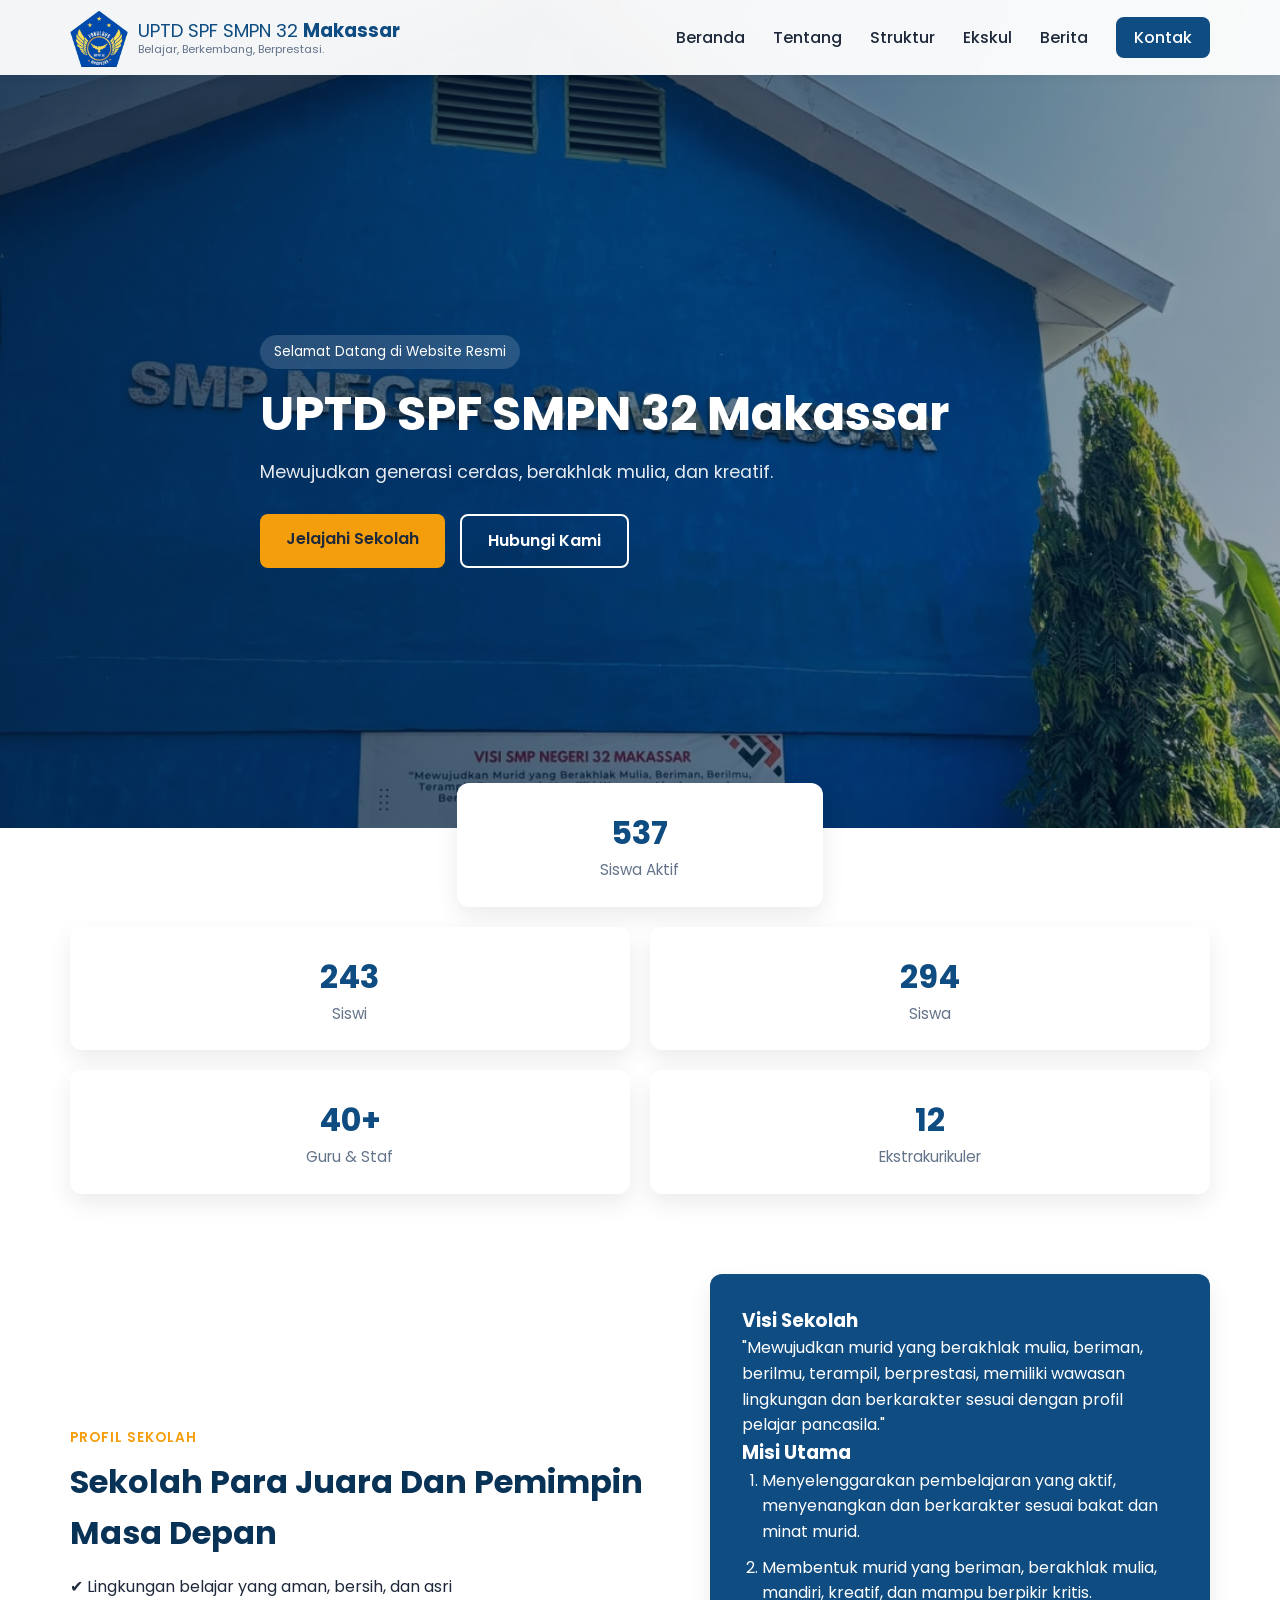
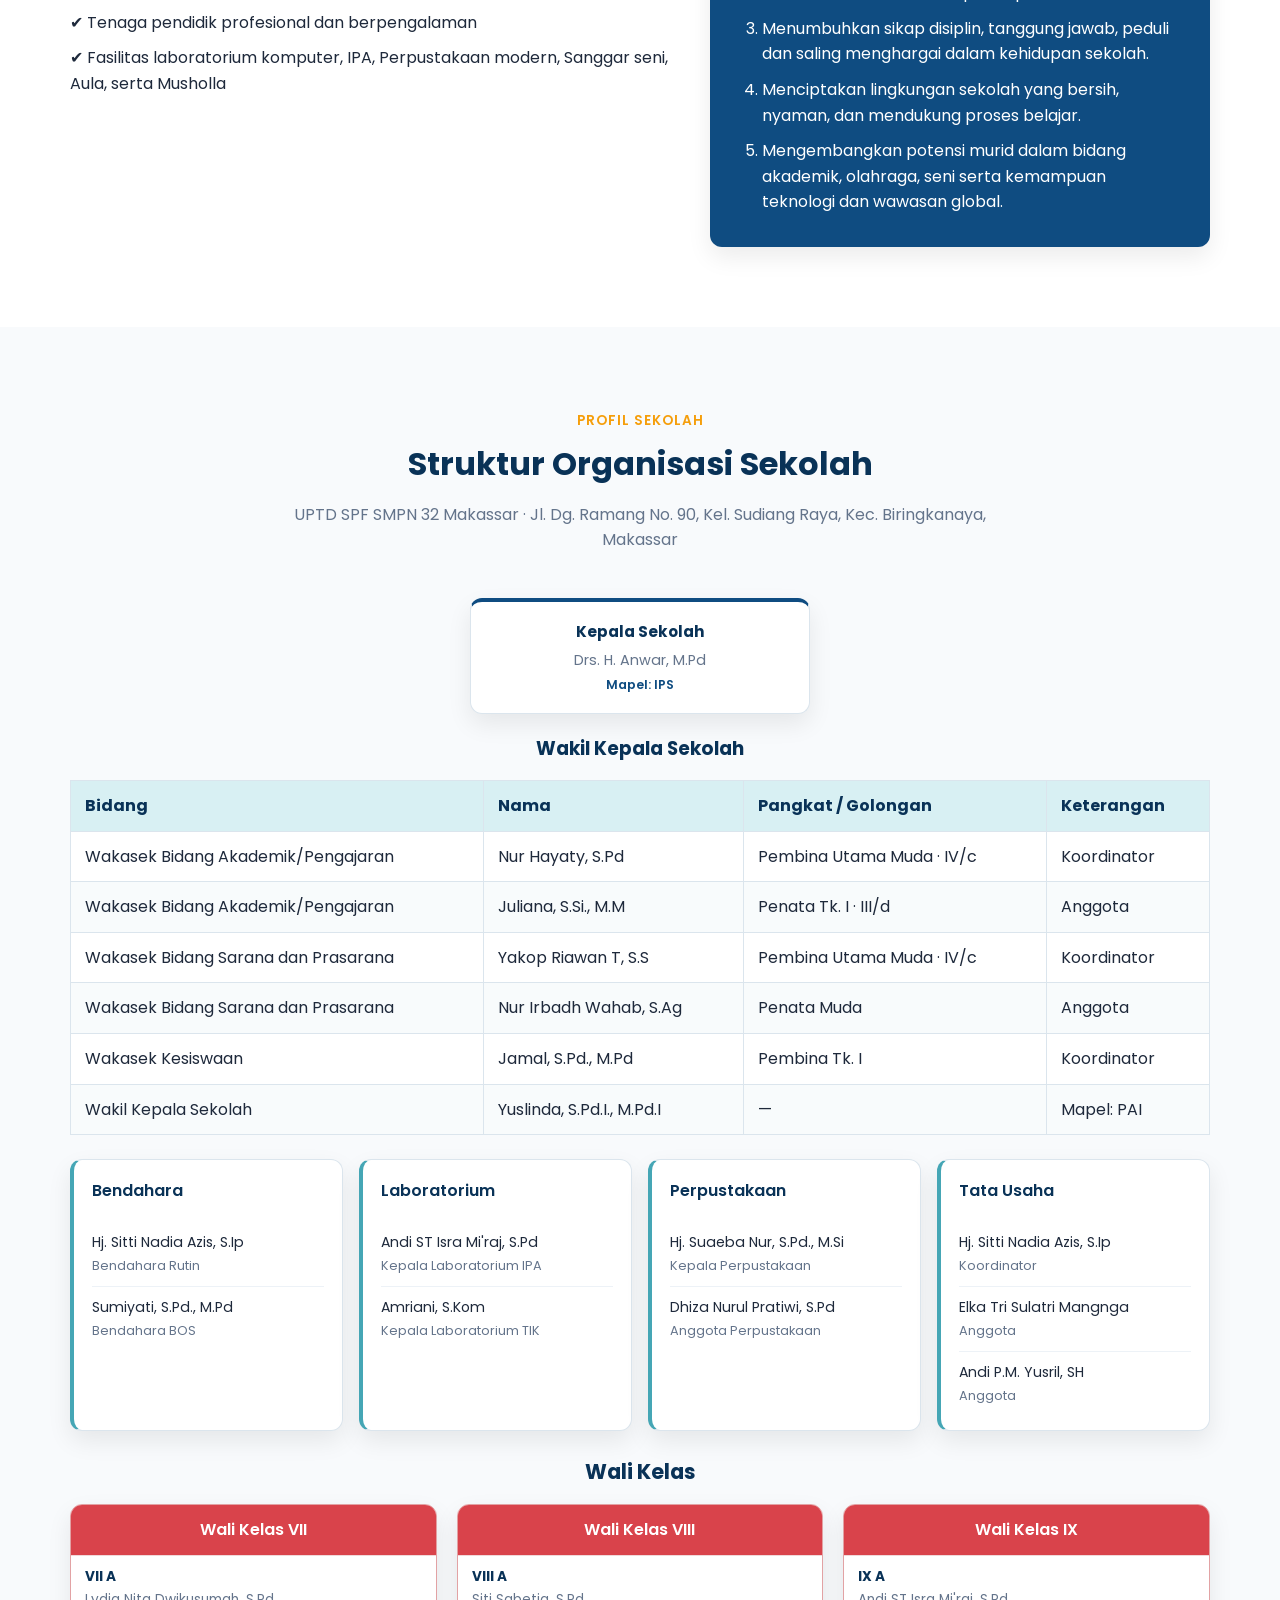
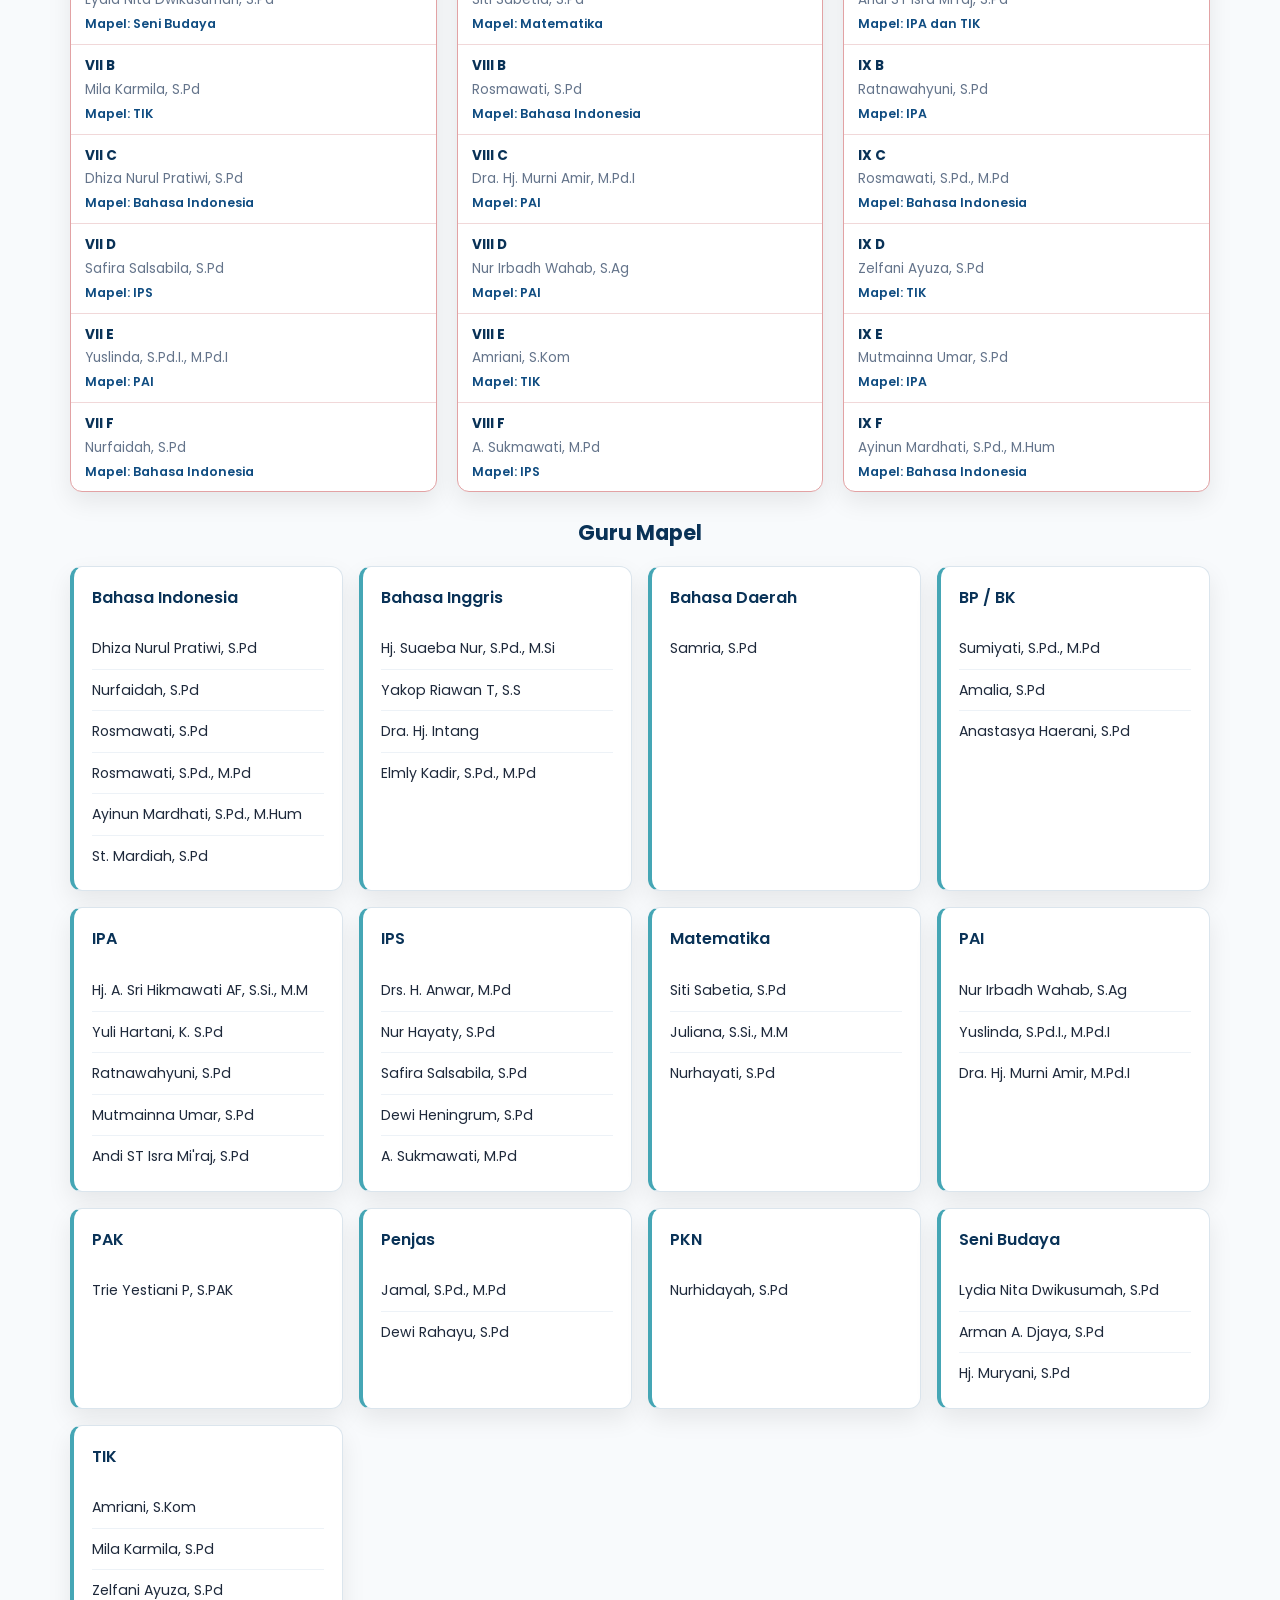
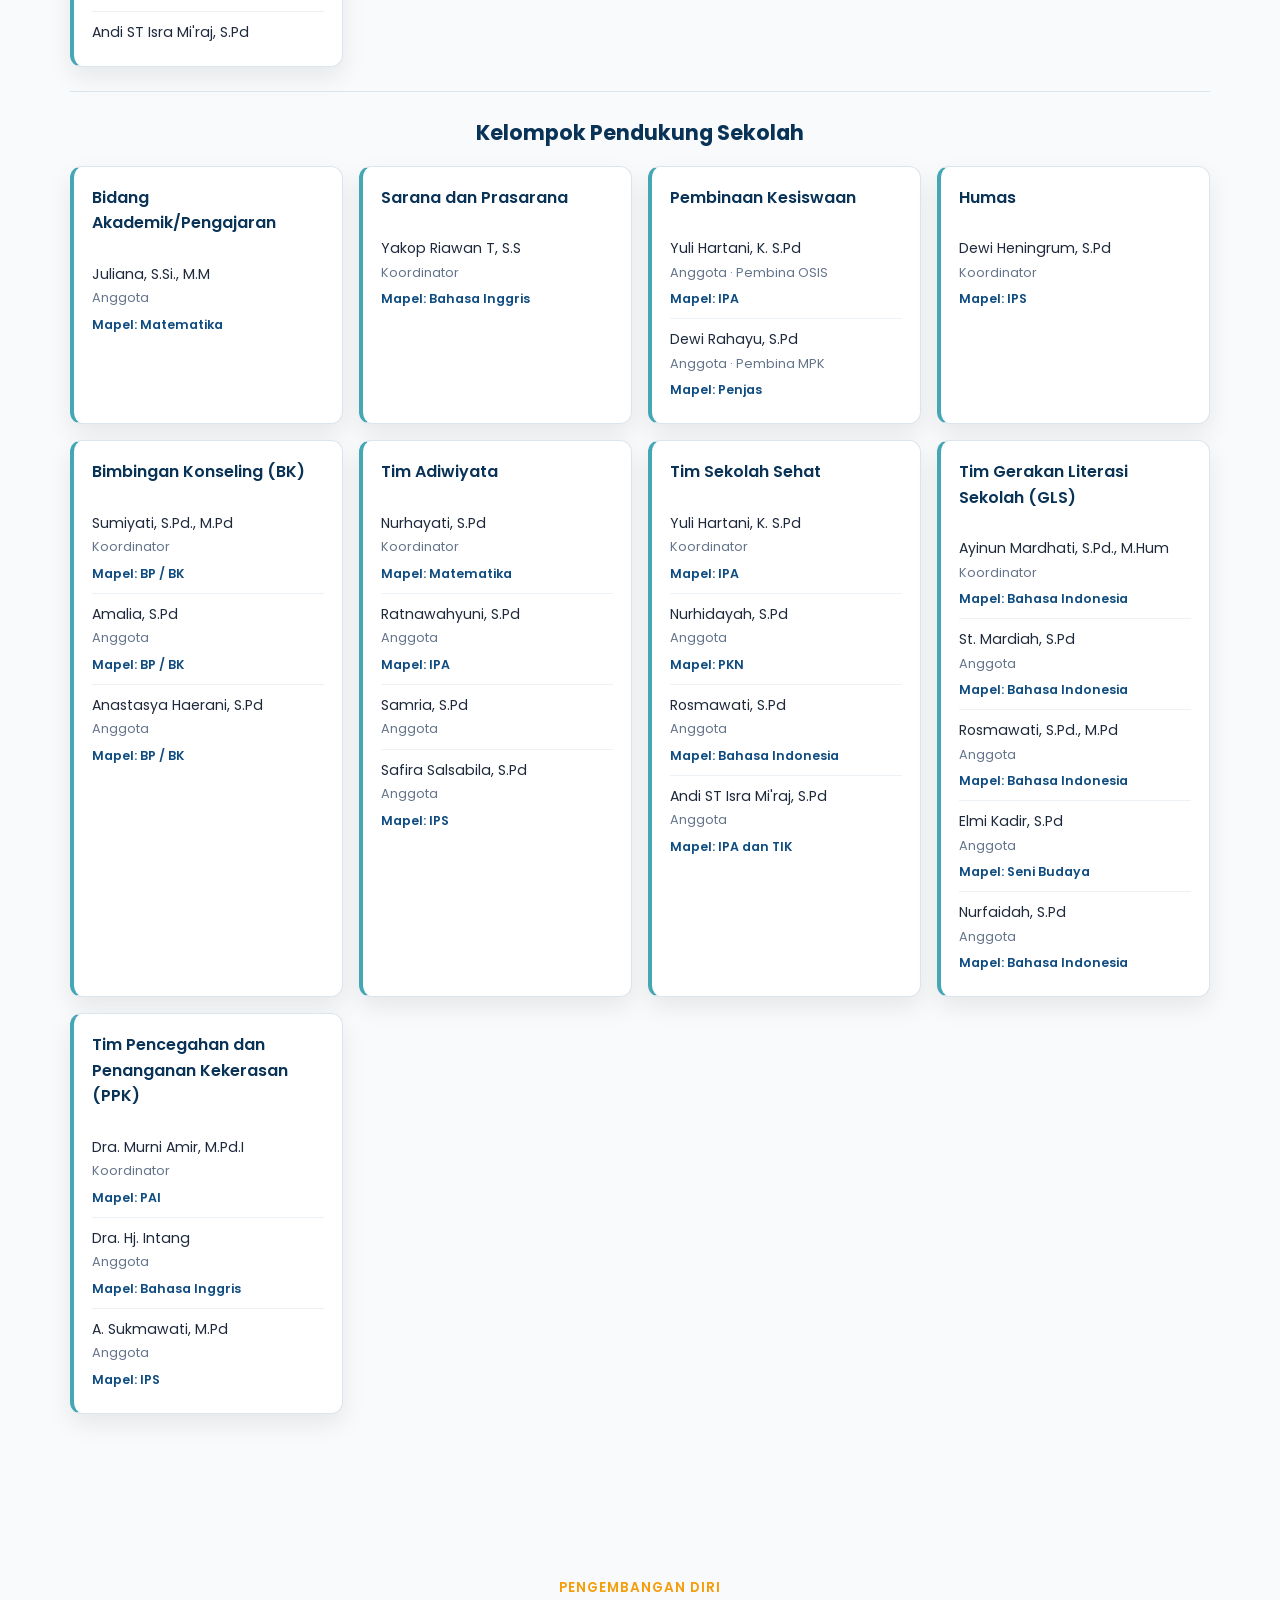
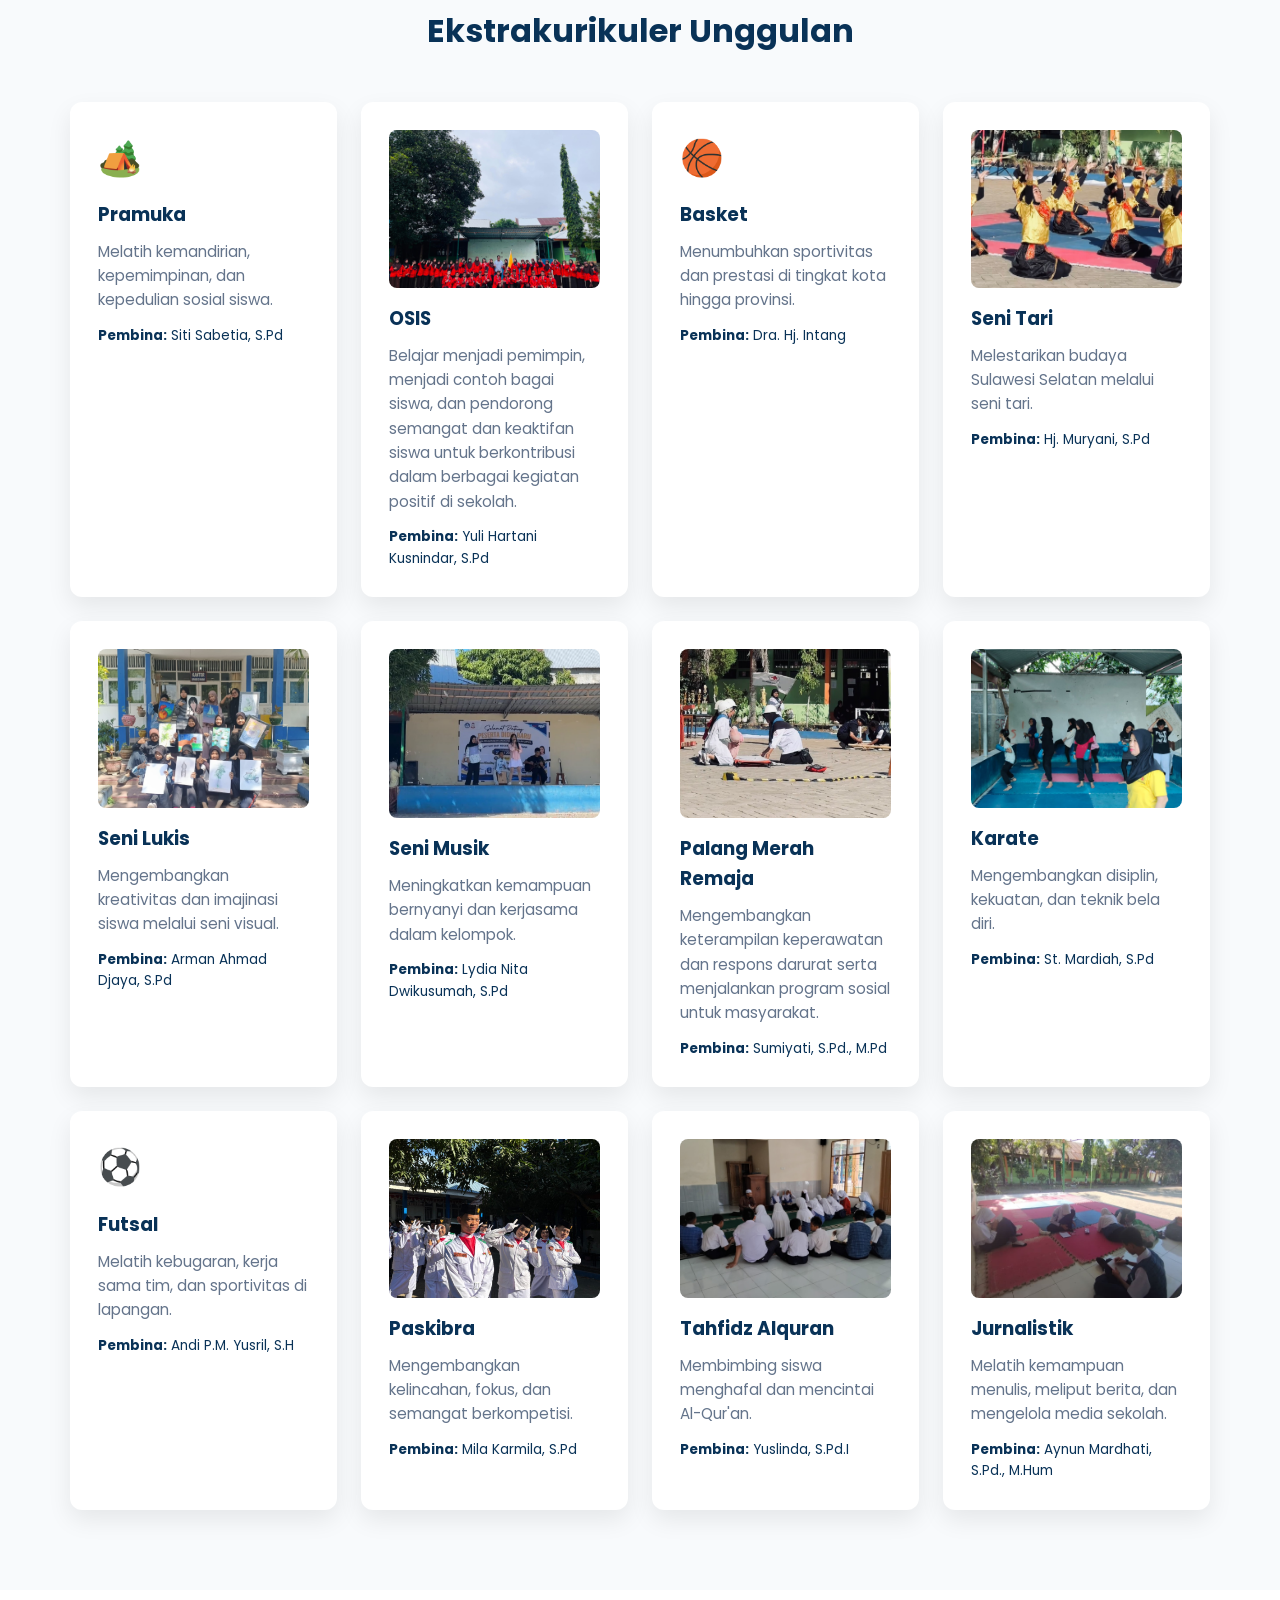
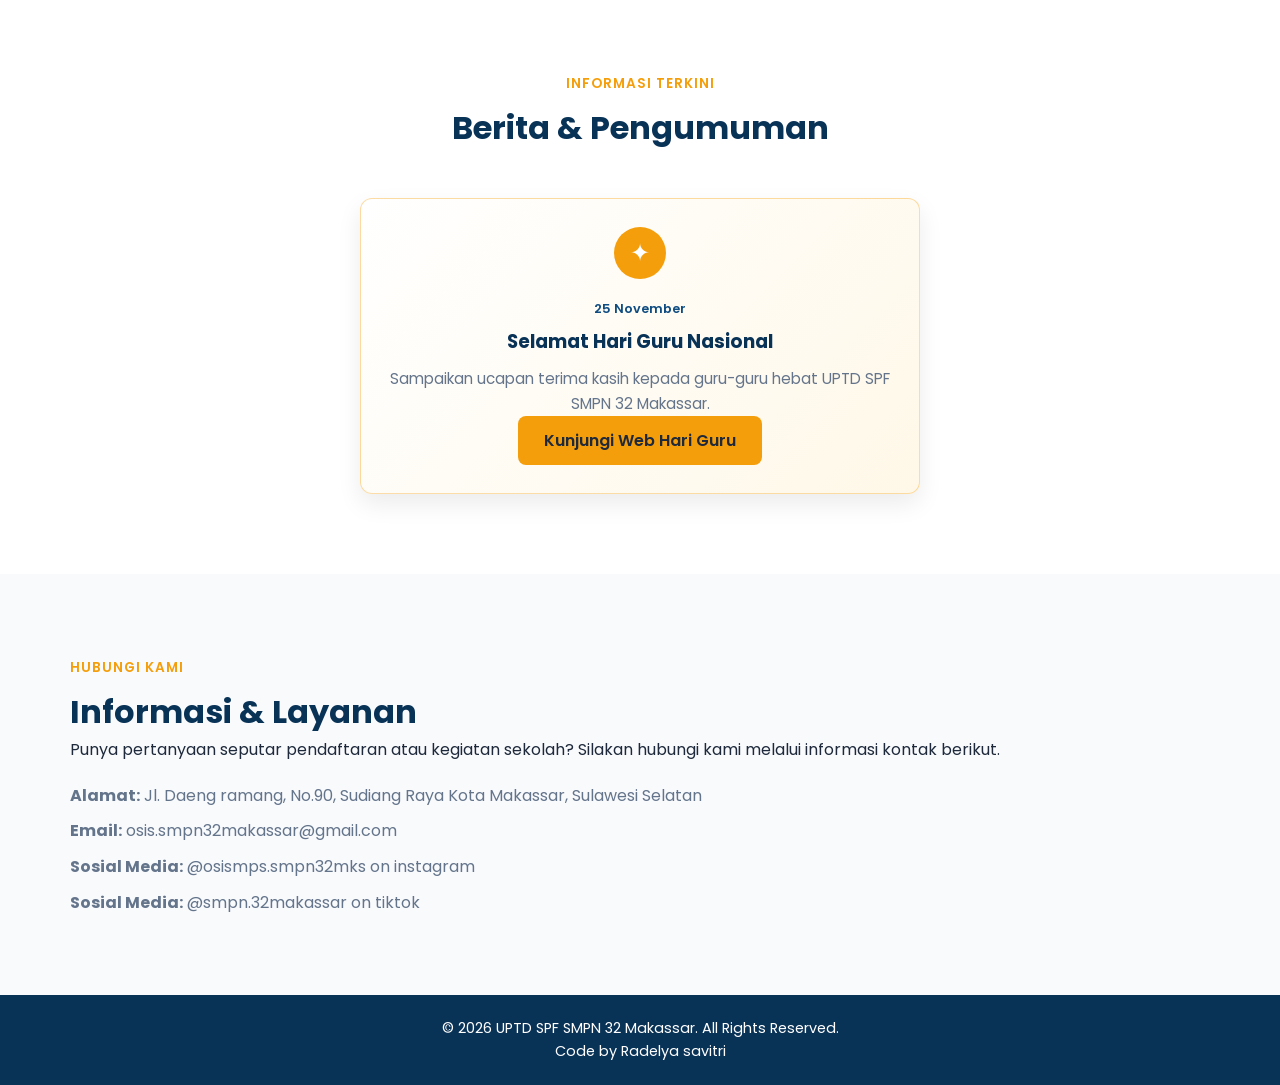
==== commit aa1d686a: "Update Seni Budaya teacher list Replace Elmly with Arman A. Djaya and Hj. Muryani in the Seni Budaya" ====
--- a/web32/index.html
+++ b/web32/index.html
@@ -346,7 +346,8 @@
               <h4>Seni Budaya</h4>
               <ul>
                 <li><span>Lydia Nita Dwikusumah, S.Pd</span></li>
-                <li><span>Elmly Kadir, S.Pd., M.Pd</span></li>
+                <li><span>Arman A. Djaya, S.Pd</span></li>
+                <li><span>Hj. Muryani, S.Pd</span></li>
               </ul>
             </article>
             <article class="org-task-card">
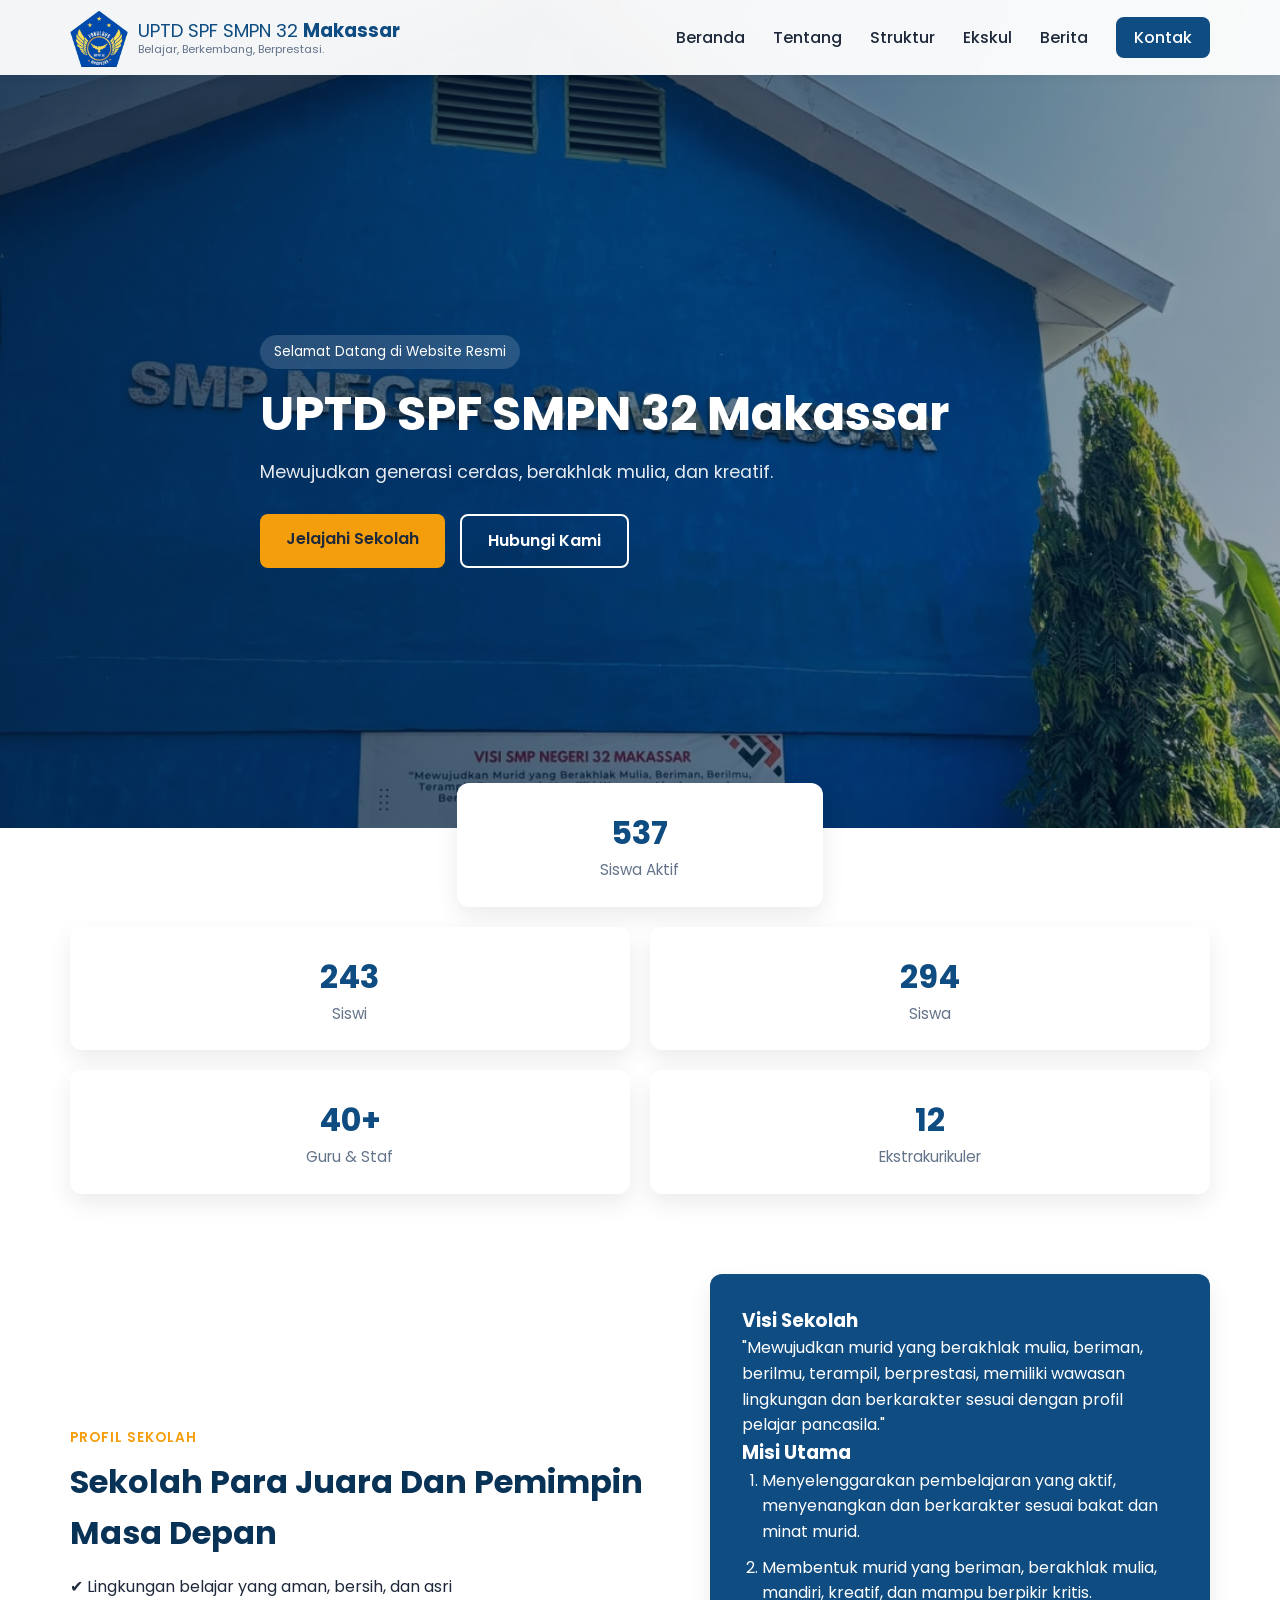
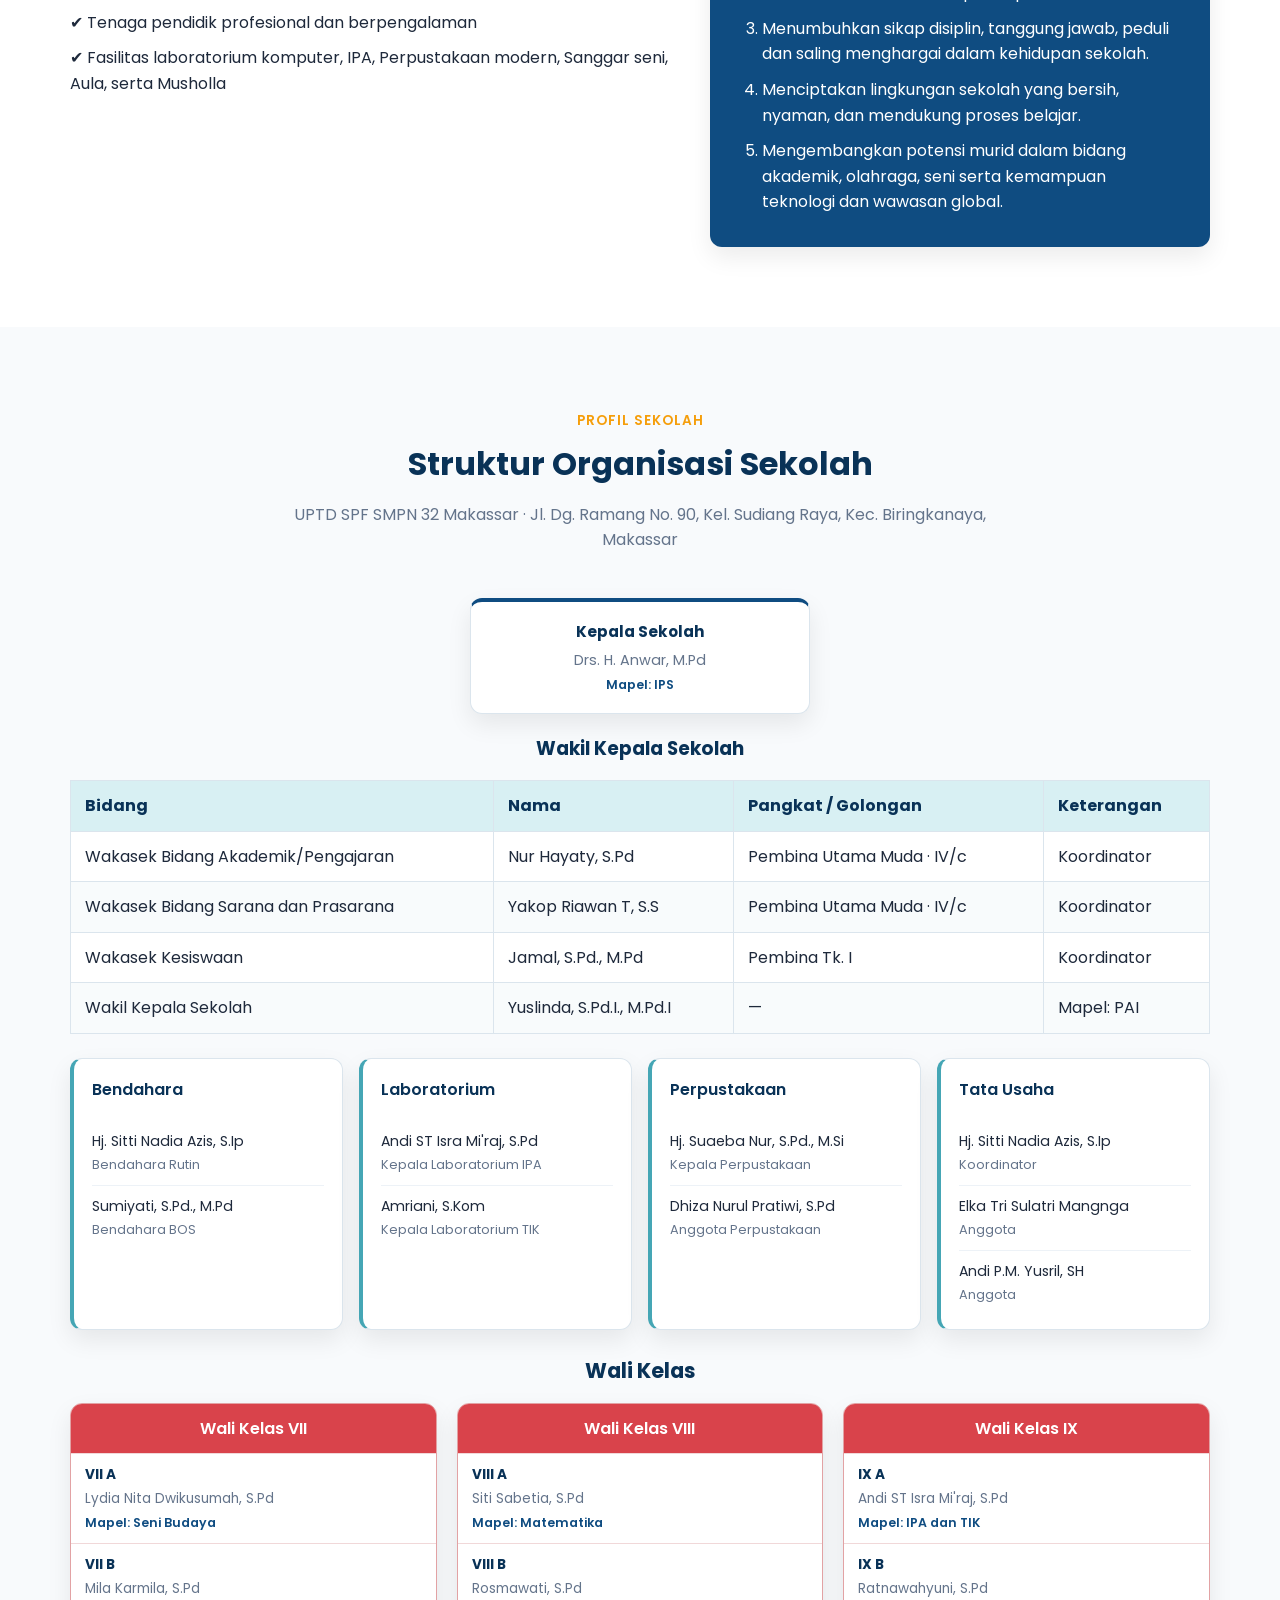
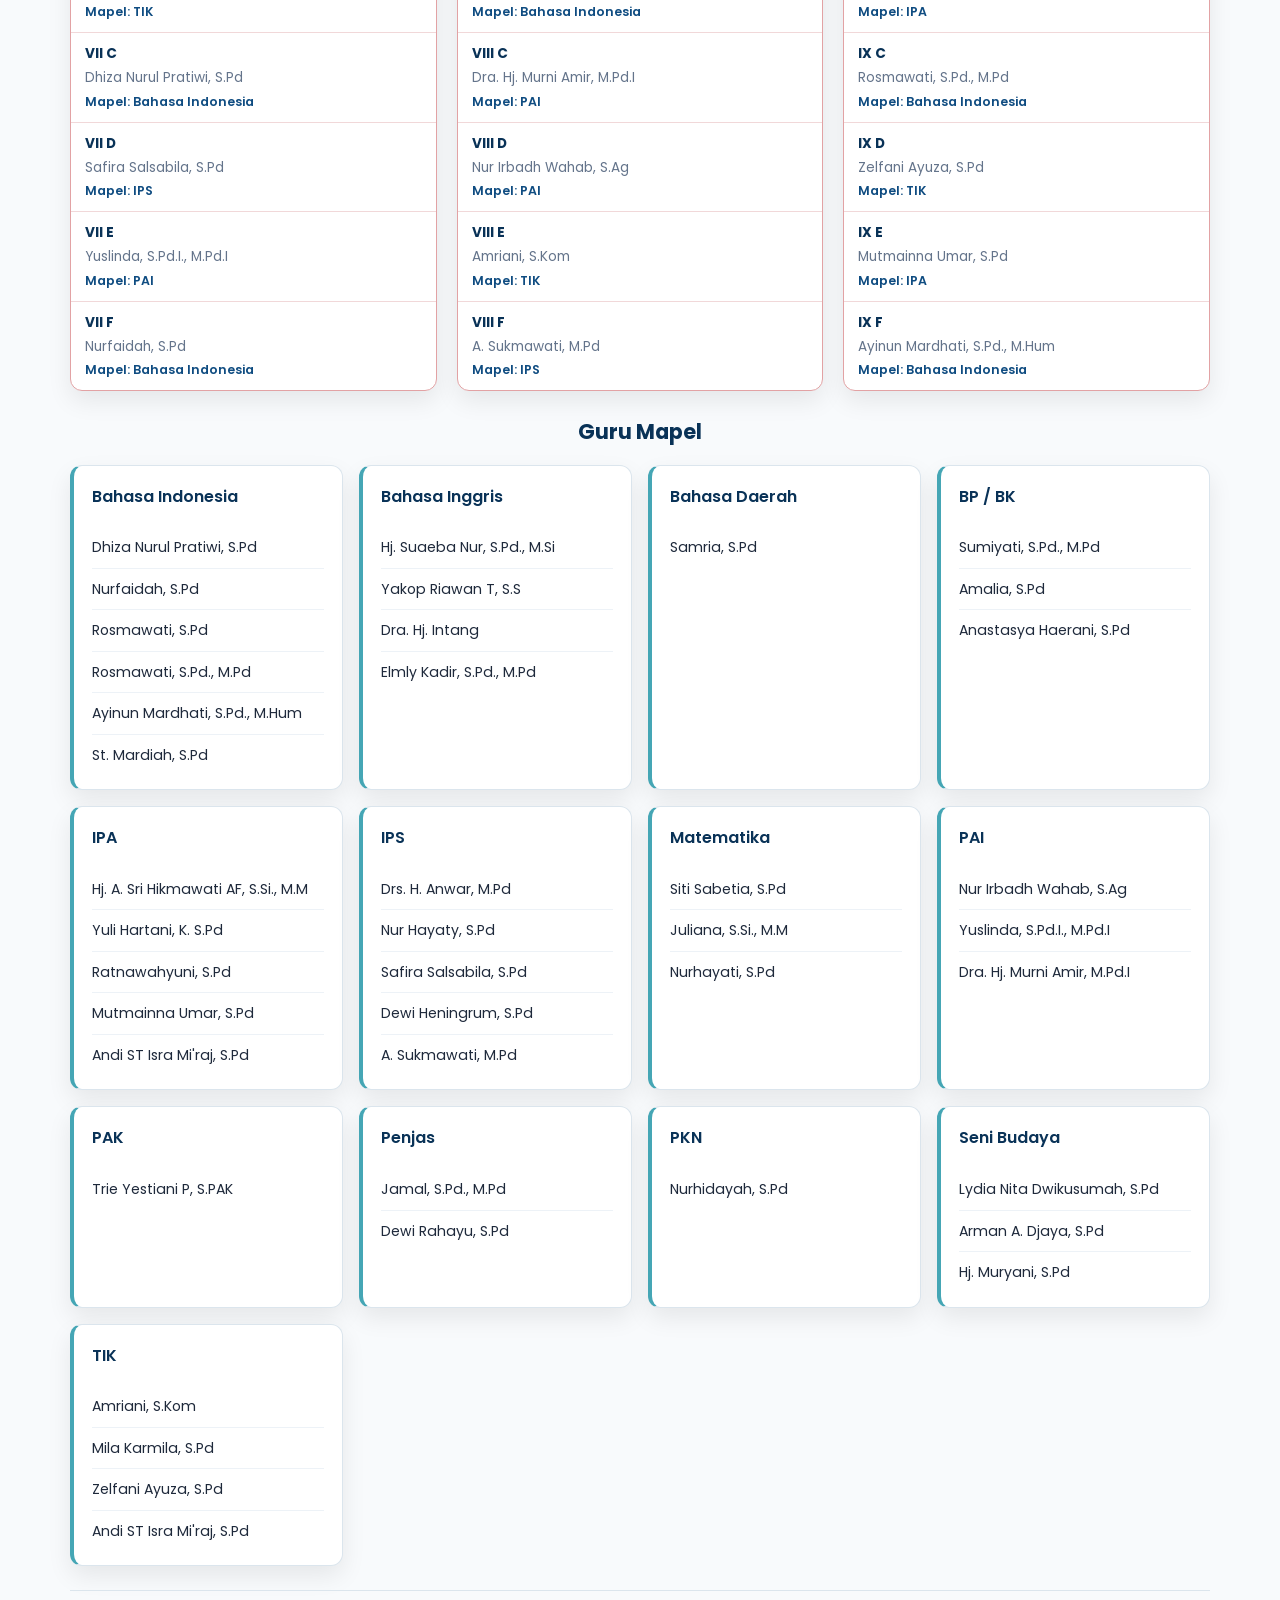
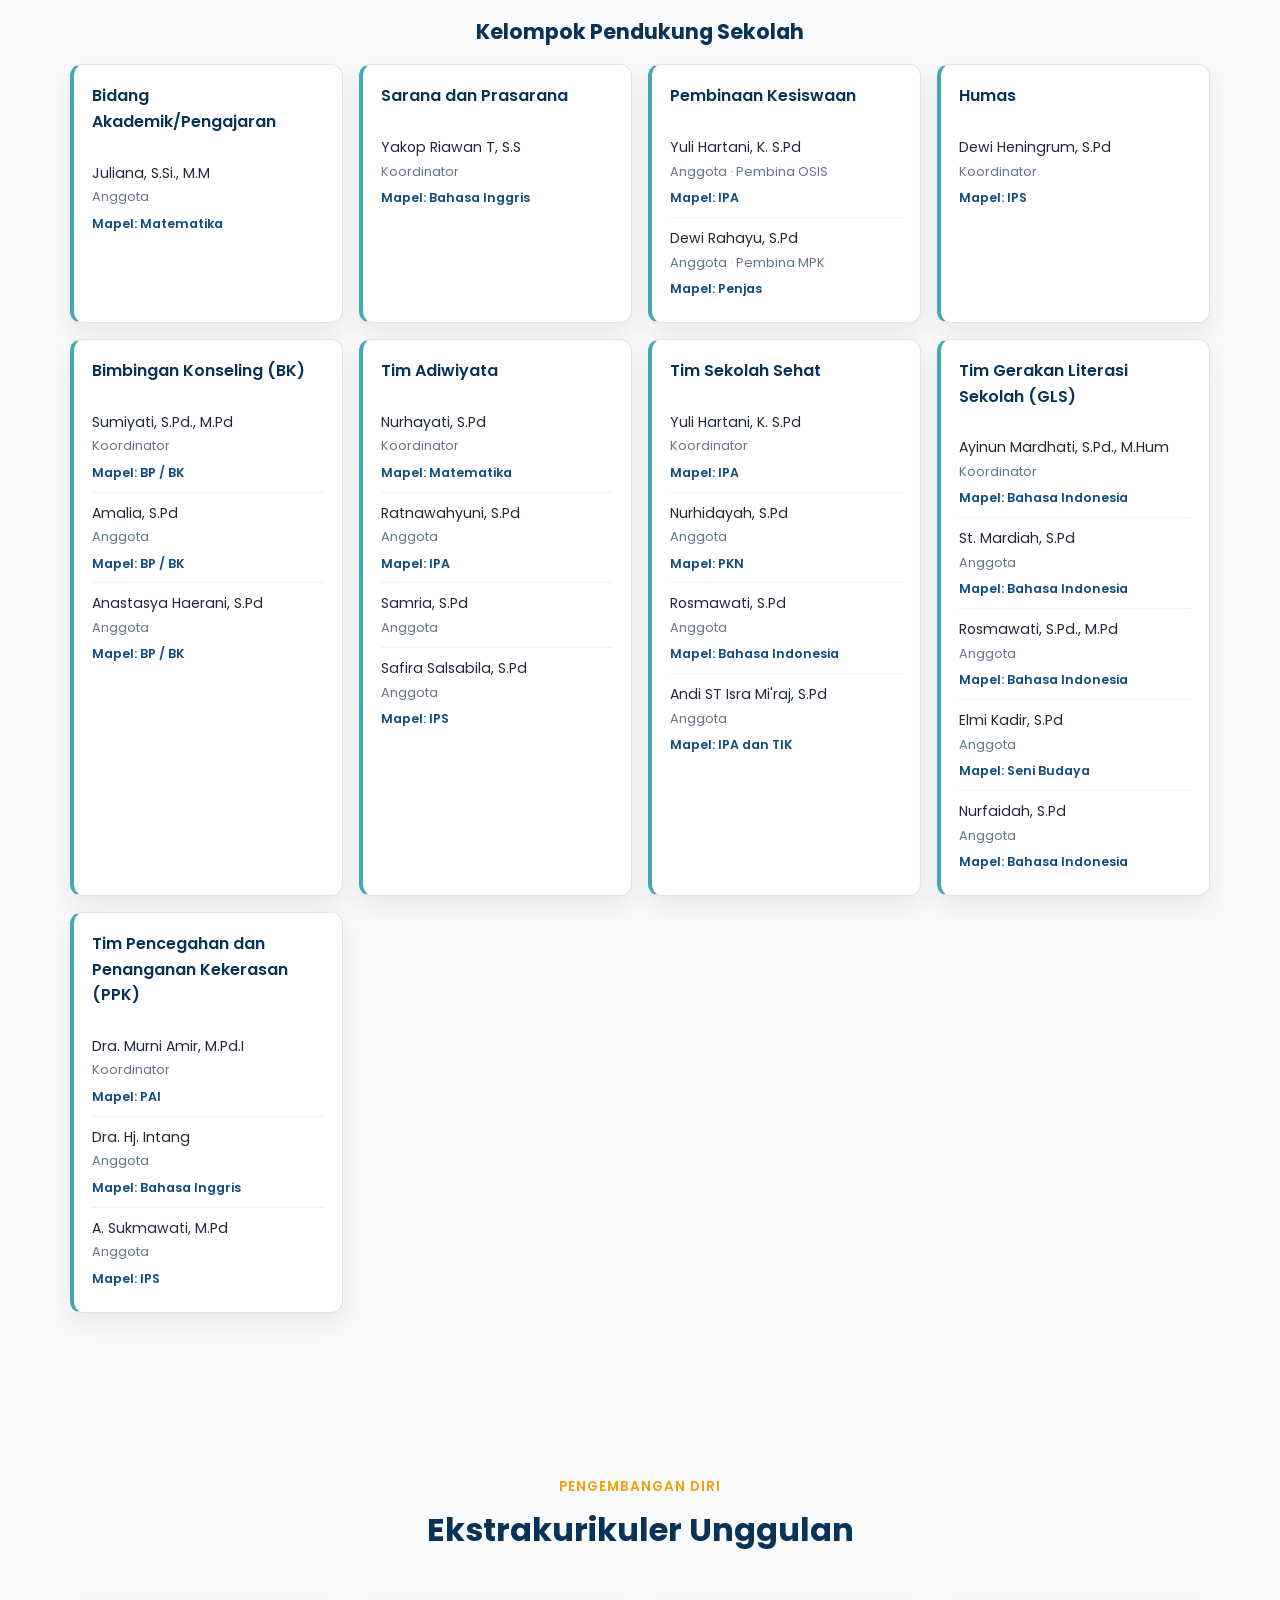
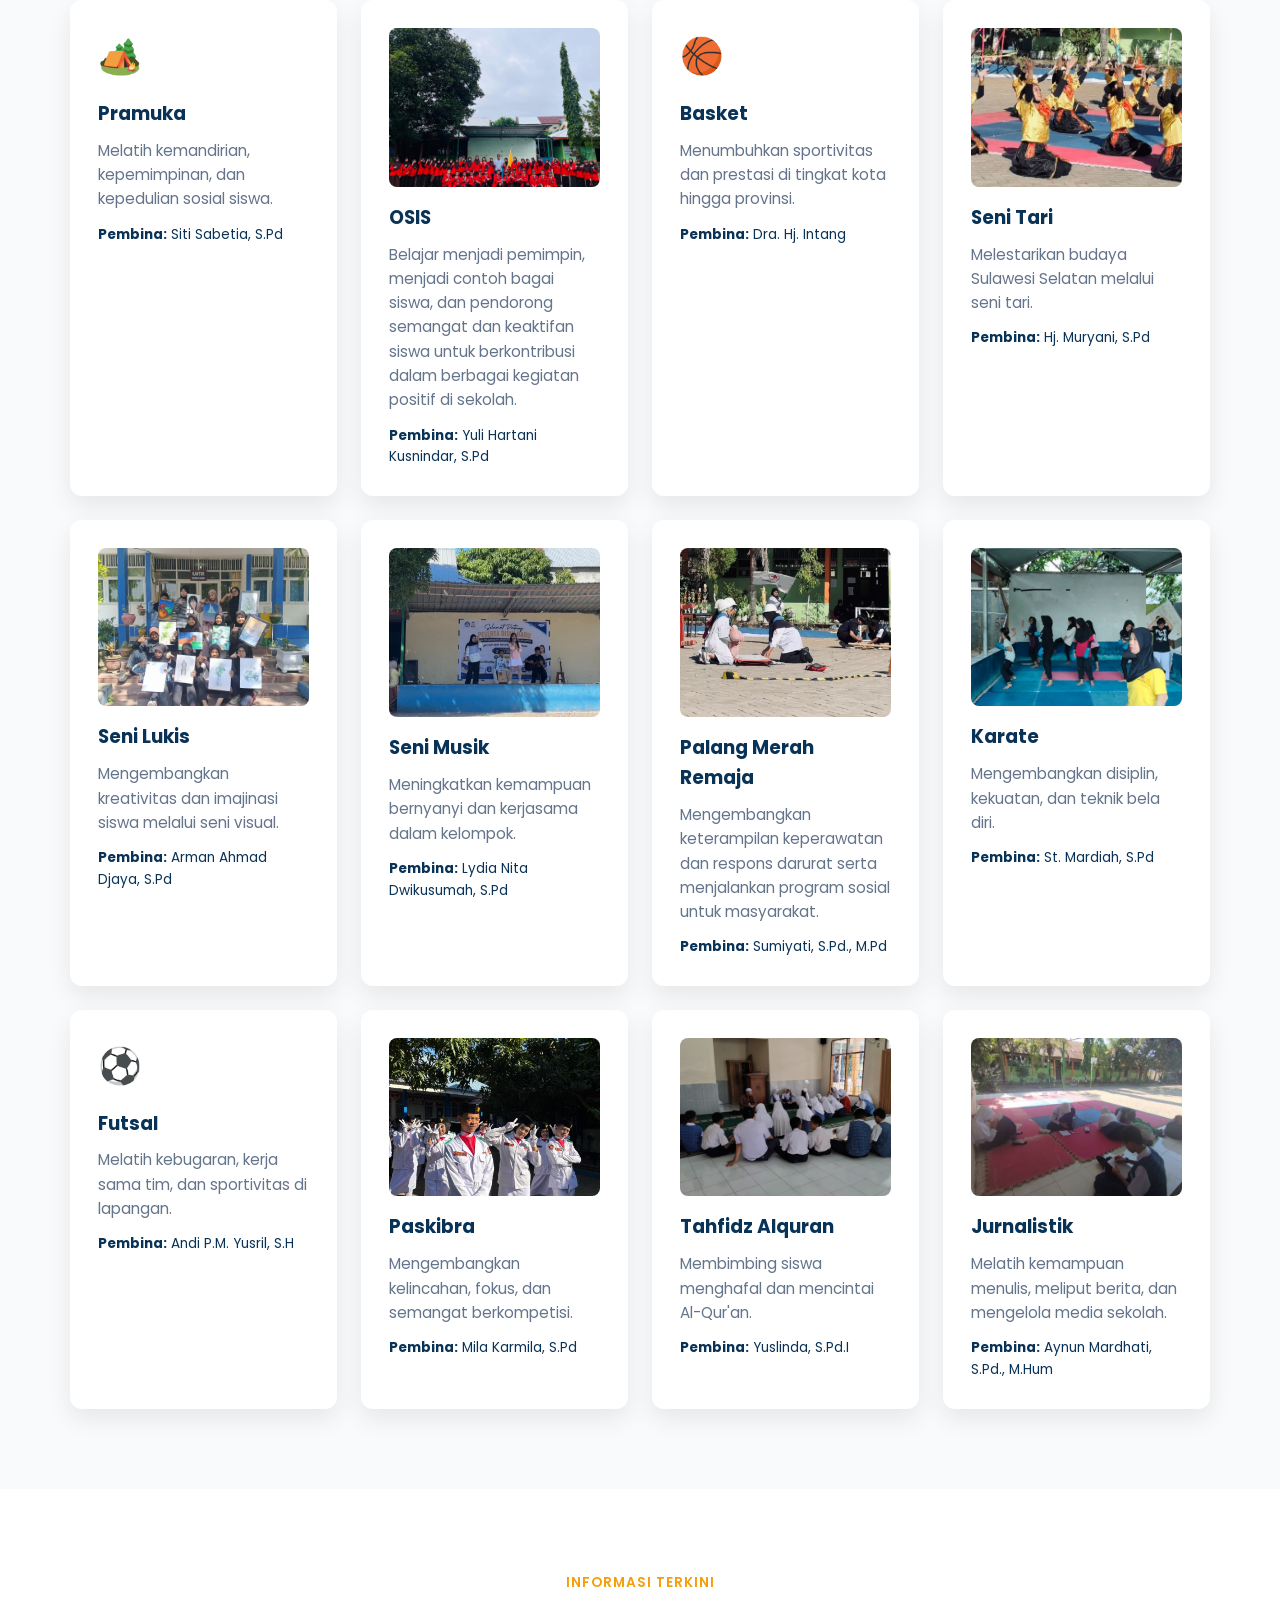
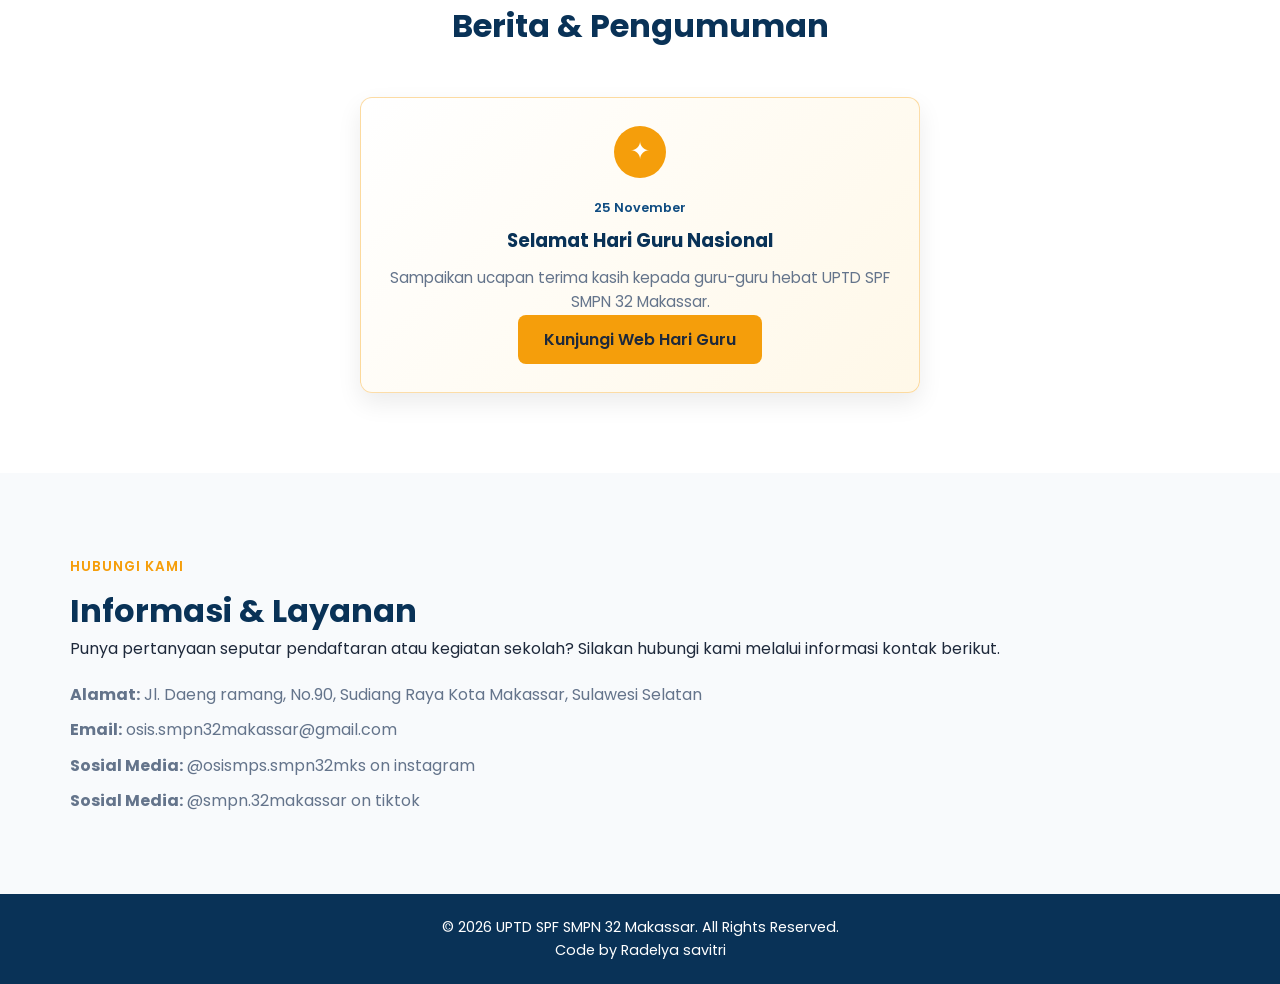
==== commit f91f4f5a: "Show only Wakasek coordinators Remove non-coordinator member rows from the Wakasek table while keepi" ====
--- a/web32/index.html
+++ b/web32/index.html
@@ -140,22 +140,10 @@
                     <td>Koordinator</td>
                   </tr>
                   <tr>
-                    <td>Wakasek Bidang Akademik/Pengajaran</td>
-                    <td>Juliana, S.Si., M.M</td>
-                    <td>Penata Tk. I · III/d</td>
-                    <td>Anggota</td>
-                  </tr>
-                  <tr>
                     <td>Wakasek Bidang Sarana dan Prasarana</td>
                     <td>Yakop Riawan T, S.S</td>
                     <td>Pembina Utama Muda · IV/c</td>
                     <td>Koordinator</td>
-                  </tr>
-                  <tr>
-                    <td>Wakasek Bidang Sarana dan Prasarana</td>
-                    <td>Nur Irbadh Wahab, S.Ag</td>
-                    <td>Penata Muda</td>
-                    <td>Anggota</td>
                   </tr>
                   <tr>
                     <td>Wakasek Kesiswaan</td>
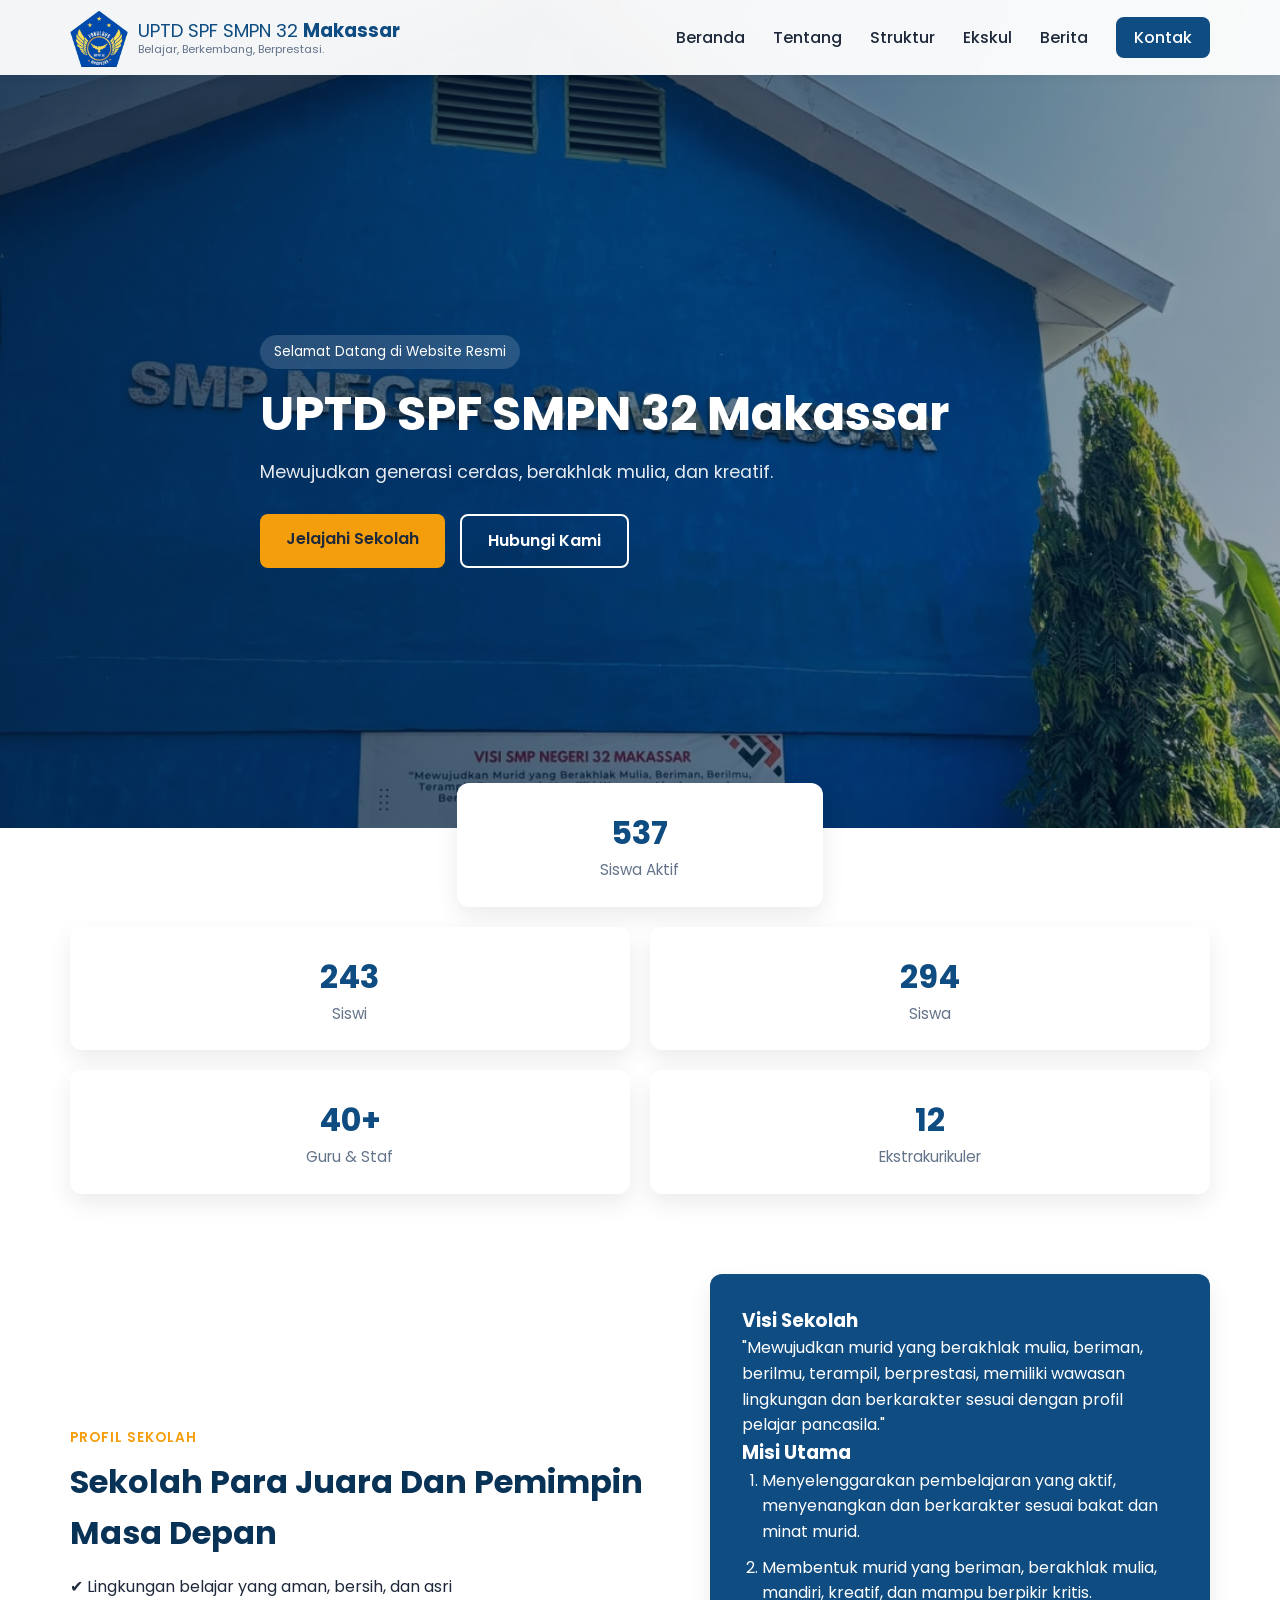
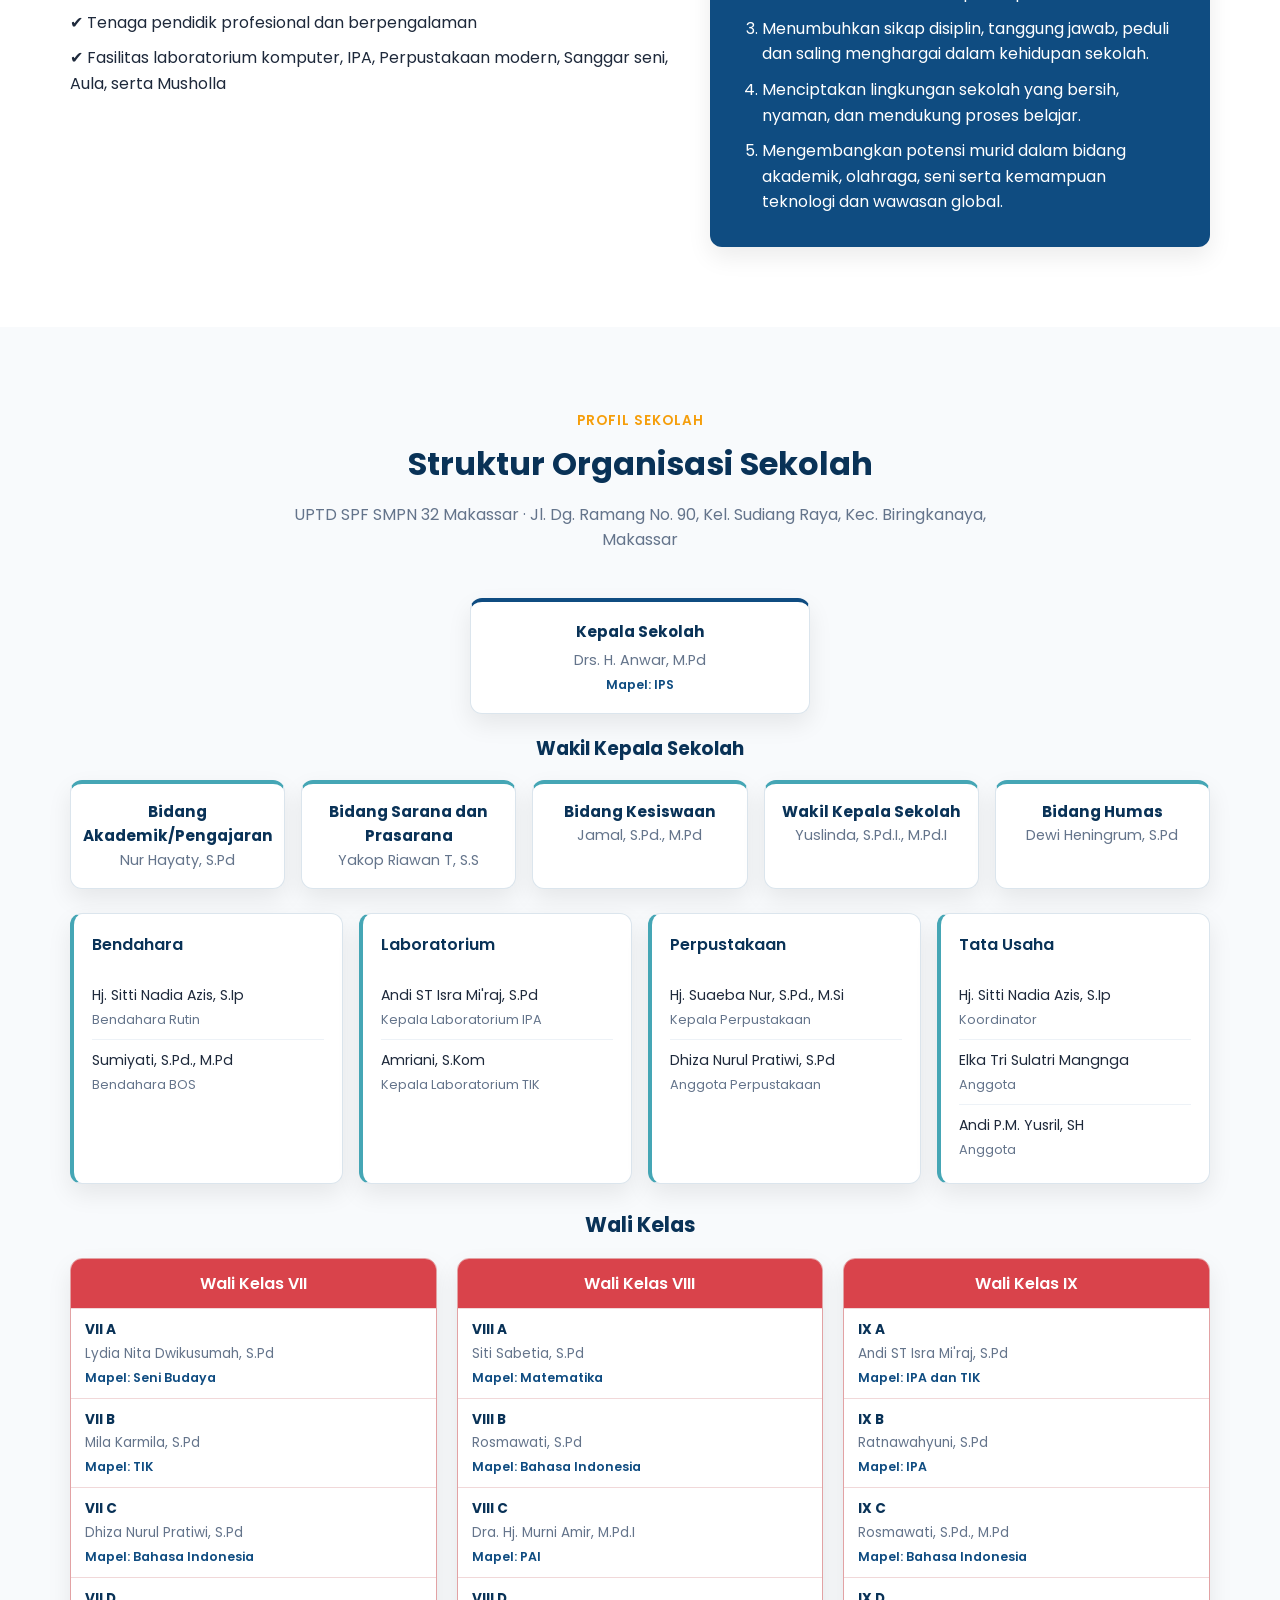
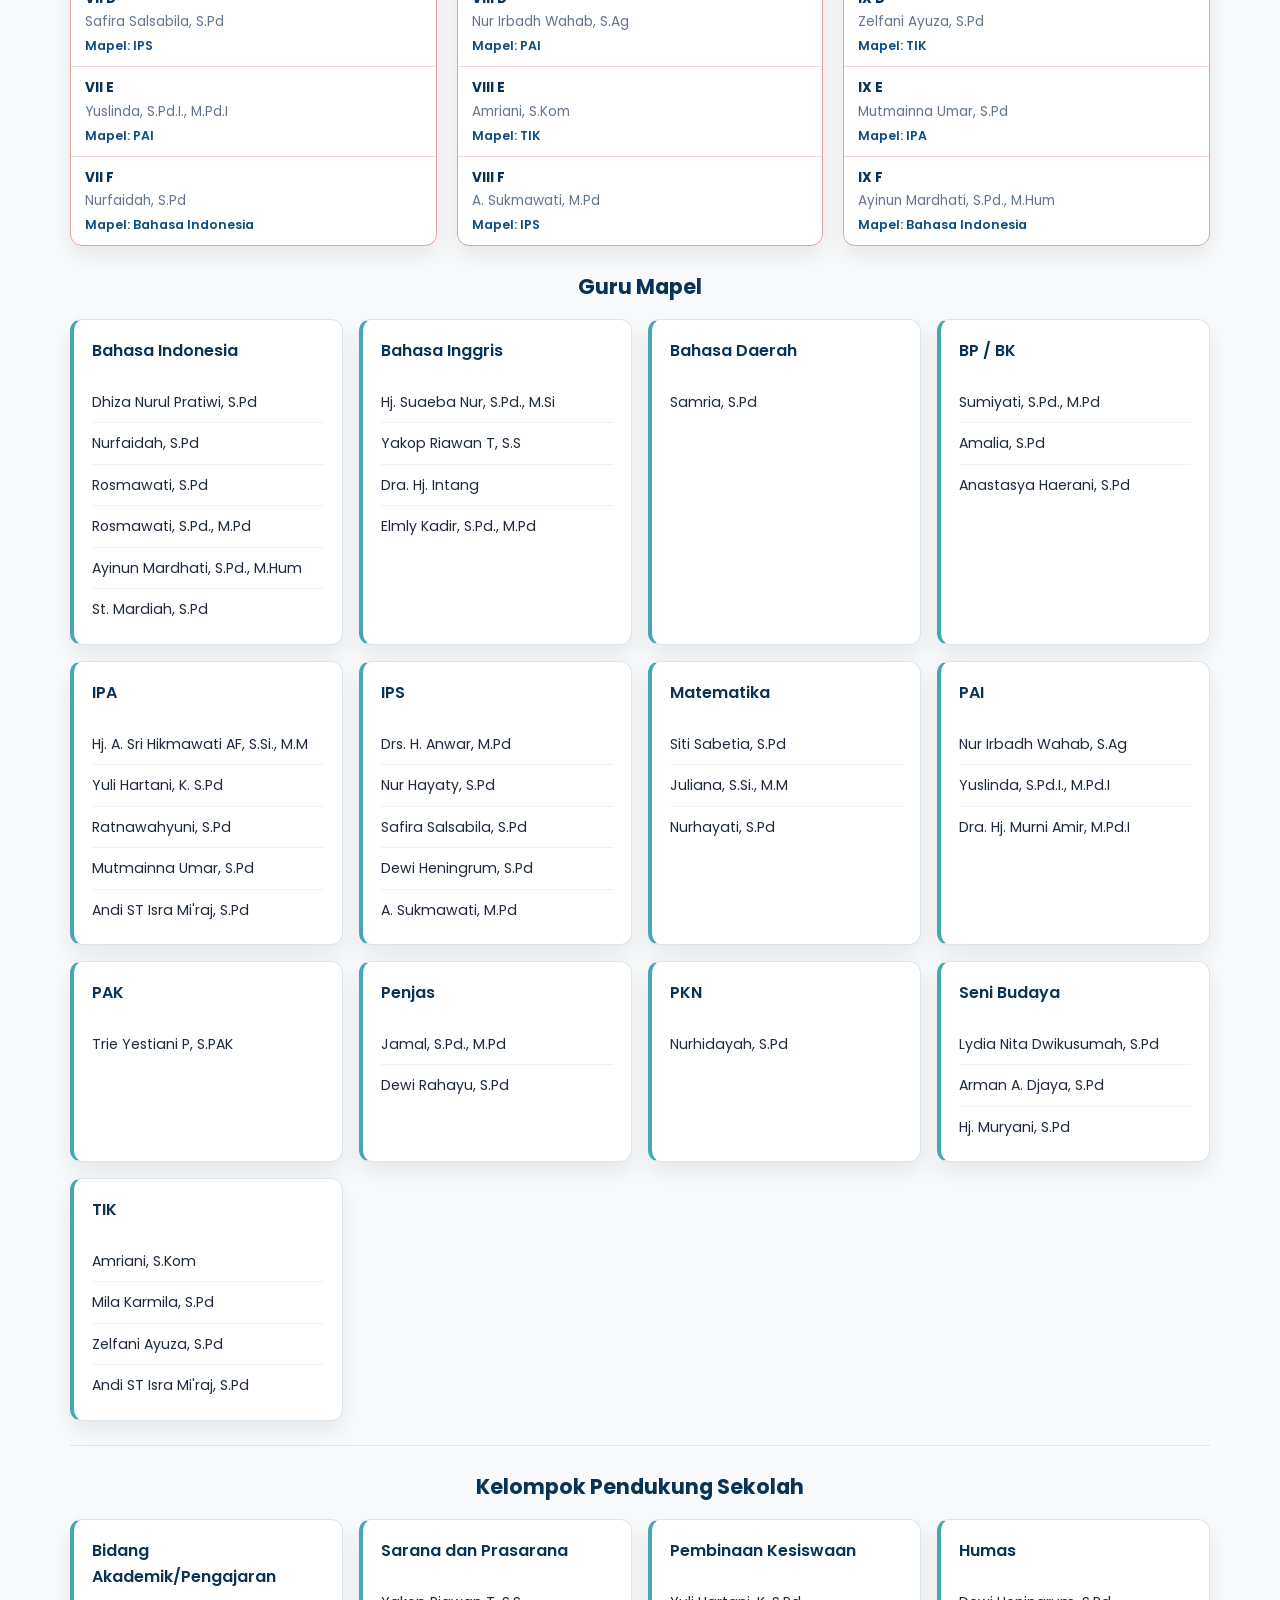
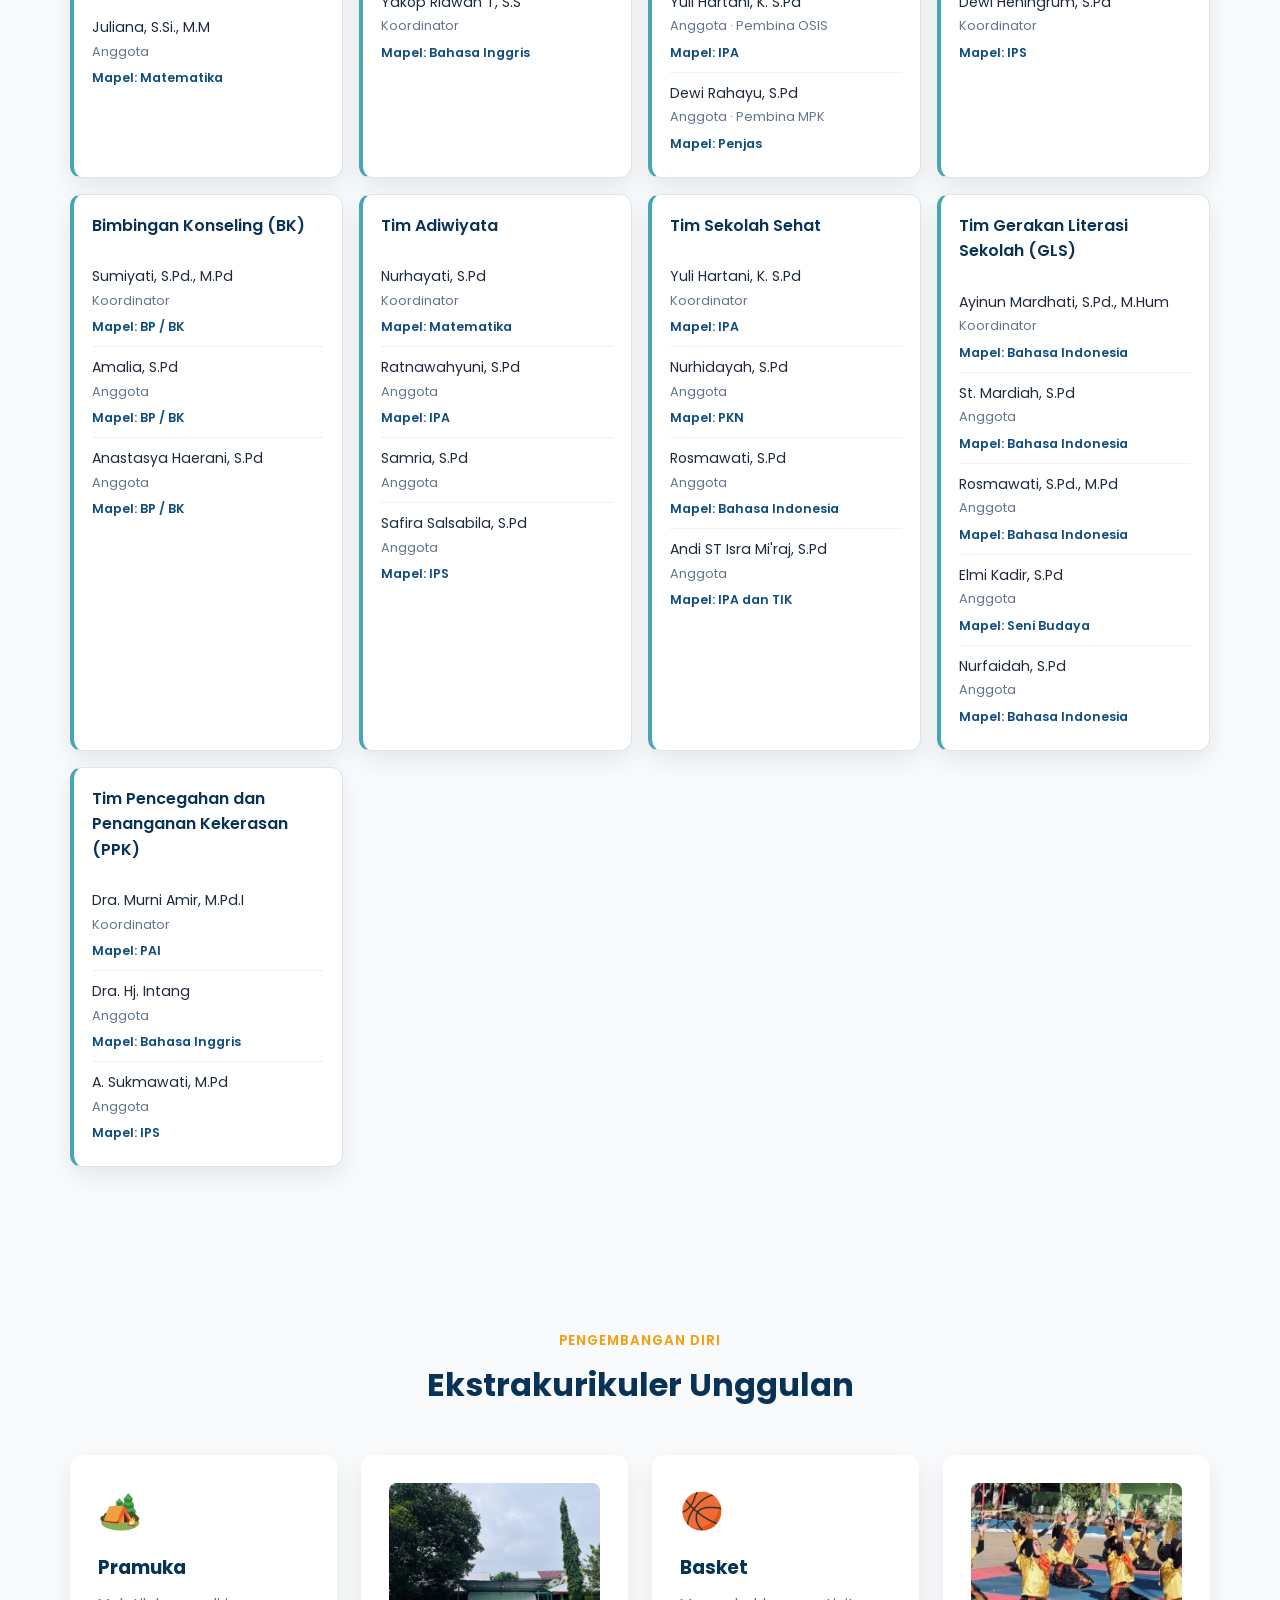
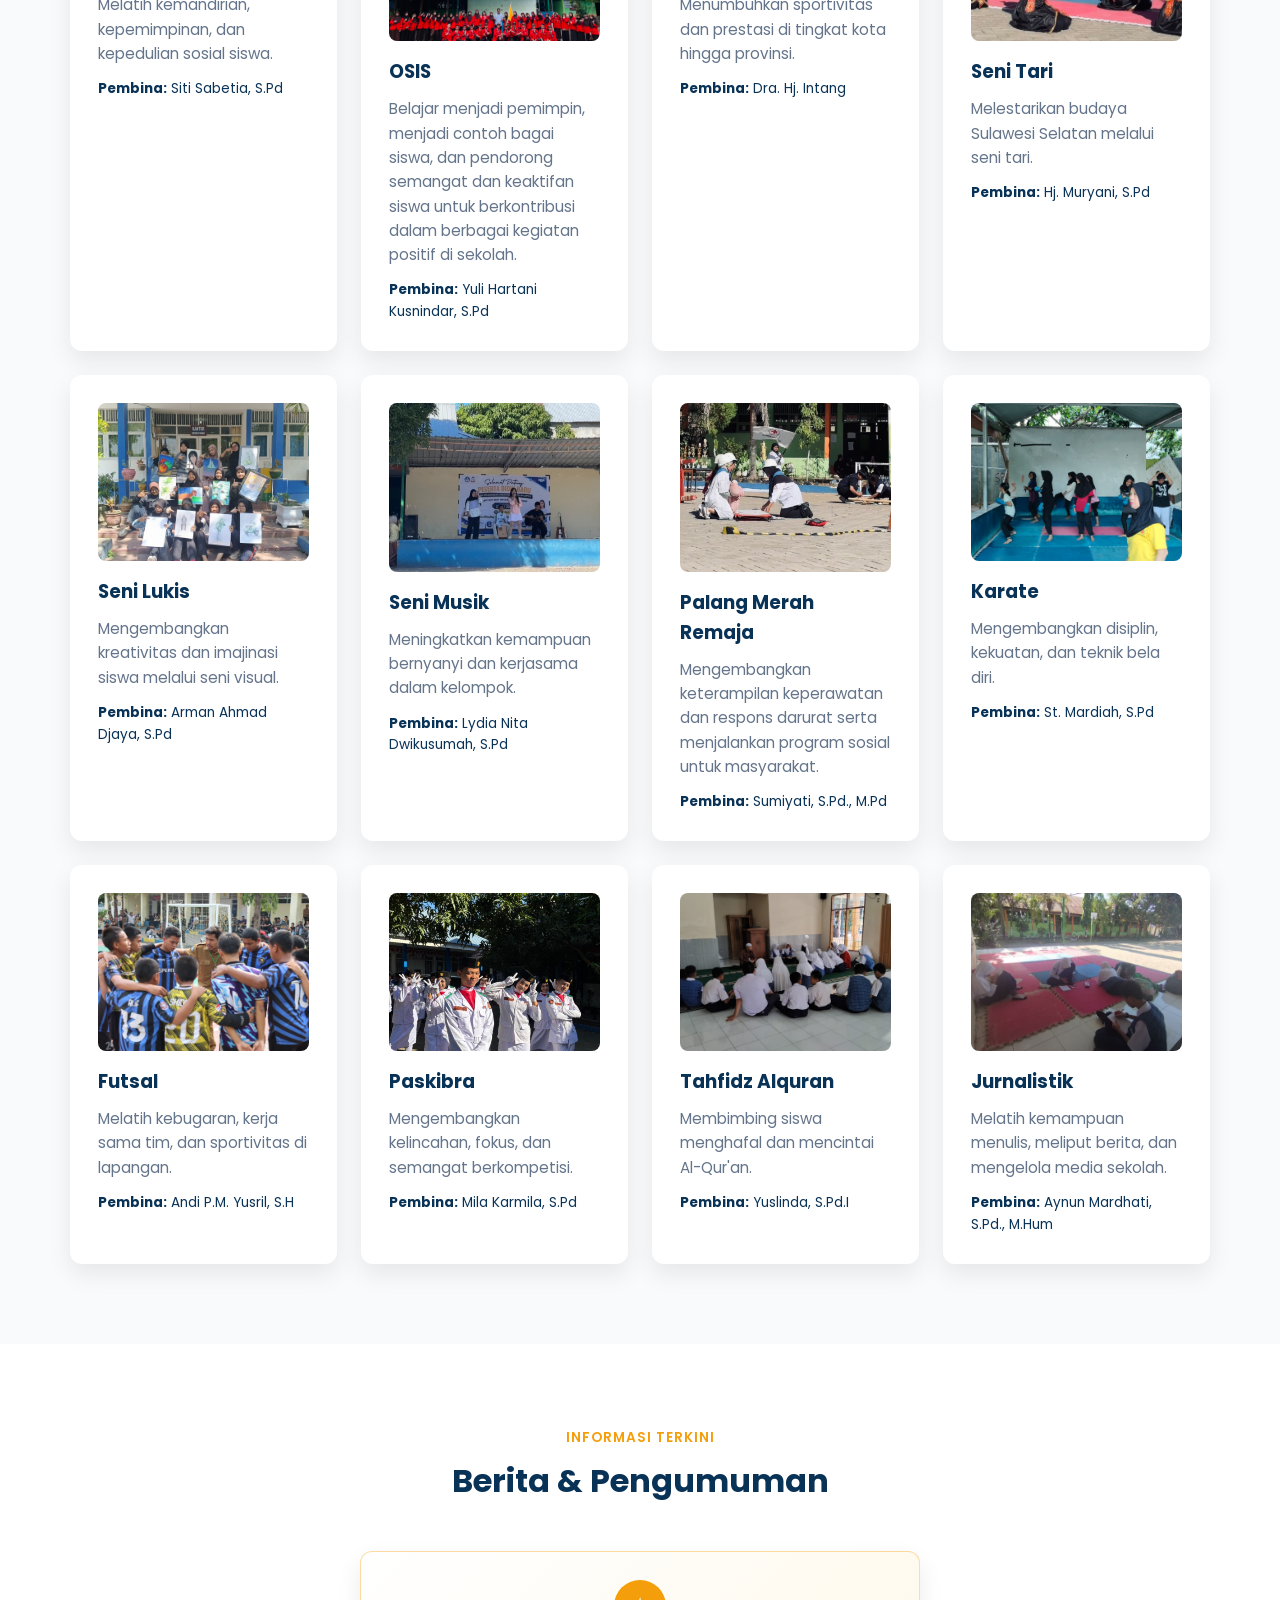
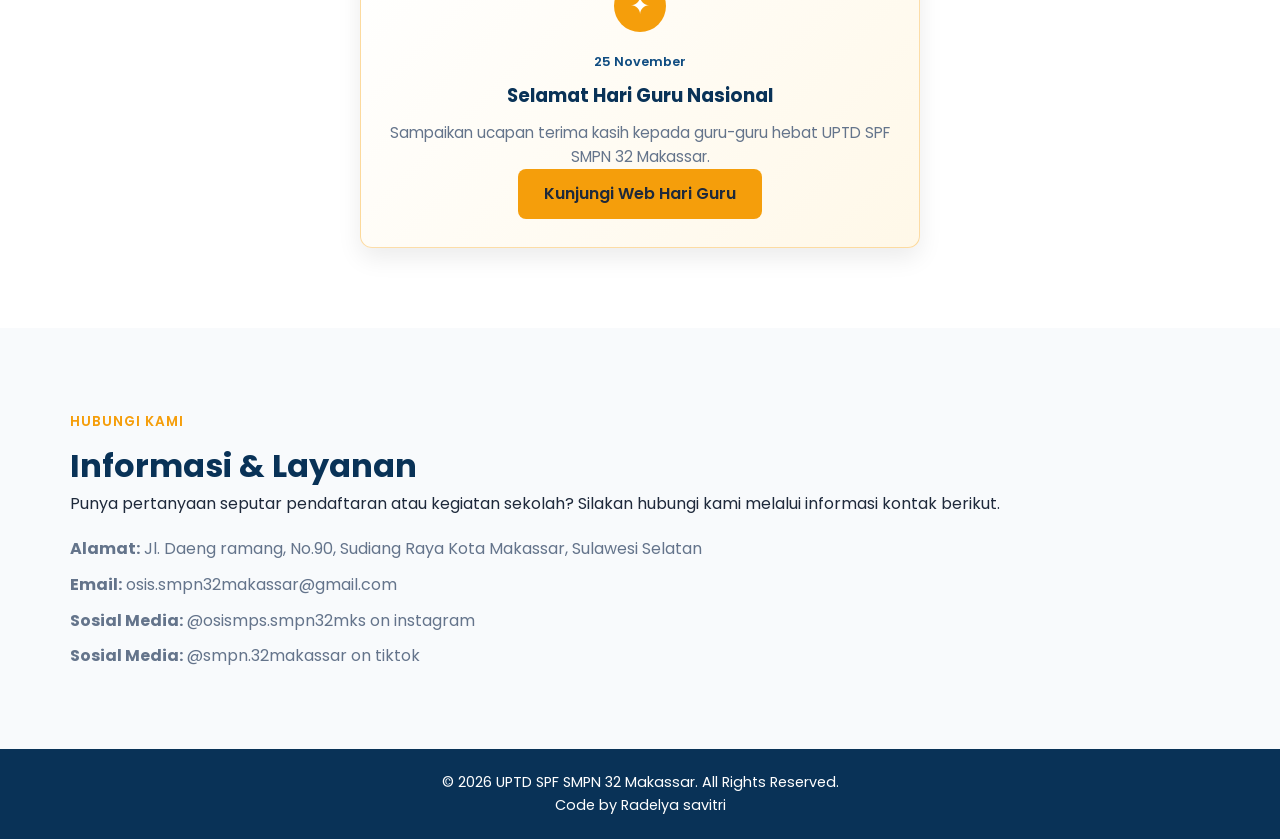
==== commit 7db1fb7c: "Add futsal photo and simplify Wakasek cards Use the supplied team photo for Futsal and present the W" ====
--- a/web32/index.html
+++ b/web32/index.html
@@ -122,43 +122,27 @@
           </article>
           <section class="org-deputy-section" aria-labelledby="wakil-kepala-sekolah">
             <h3 id="wakil-kepala-sekolah">Wakil Kepala Sekolah</h3>
-            <div class="wakasek-table-wrap">
-              <table class="wakasek-table">
-                <thead>
-                  <tr>
-                    <th scope="col">Bidang</th>
-                    <th scope="col">Nama</th>
-                    <th scope="col">Pangkat / Golongan</th>
-                    <th scope="col">Keterangan</th>
-                  </tr>
-                </thead>
-                <tbody>
-                  <tr>
-                    <td>Wakasek Bidang Akademik/Pengajaran</td>
-                    <td>Nur Hayaty, S.Pd</td>
-                    <td>Pembina Utama Muda · IV/c</td>
-                    <td>Koordinator</td>
-                  </tr>
-                  <tr>
-                    <td>Wakasek Bidang Sarana dan Prasarana</td>
-                    <td>Yakop Riawan T, S.S</td>
-                    <td>Pembina Utama Muda · IV/c</td>
-                    <td>Koordinator</td>
-                  </tr>
-                  <tr>
-                    <td>Wakasek Kesiswaan</td>
-                    <td>Jamal, S.Pd., M.Pd</td>
-                    <td>Pembina Tk. I</td>
-                    <td>Koordinator</td>
-                  </tr>
-                  <tr>
-                    <td>Wakil Kepala Sekolah</td>
-                    <td>Yuslinda, S.Pd.I., M.Pd.I</td>
-                    <td>—</td>
-                    <td>Mapel: PAI</td>
-                  </tr>
-                </tbody>
-              </table>
+            <div class="org-deputy-grid">
+              <article class="org-card org-deputy-card">
+                <h4>Bidang Akademik/Pengajaran</h4>
+                <p>Nur Hayaty, S.Pd</p>
+              </article>
+              <article class="org-card org-deputy-card">
+                <h4>Bidang Sarana dan Prasarana</h4>
+                <p>Yakop Riawan T, S.S</p>
+              </article>
+              <article class="org-card org-deputy-card">
+                <h4>Bidang Kesiswaan</h4>
+                <p>Jamal, S.Pd., M.Pd</p>
+              </article>
+              <article class="org-card org-deputy-card">
+                <h4>Wakil Kepala Sekolah</h4>
+                <p>Yuslinda, S.Pd.I., M.Pd.I</p>
+              </article>
+              <article class="org-card org-deputy-card">
+                <h4>Bidang Humas</h4>
+                <p>Dewi Heningrum, S.Pd</p>
+              </article>
             </div>
           </section>
         </div>
@@ -485,7 +469,7 @@
           <p class="card-coach"><strong>Pembina:</strong> St. Mardiah, S.Pd</p>
         </div>
         <div class="card">
-          <div class="card-icon">⚽</div>
+          <img class="card-image" src="assets/eskul-futsal.jpeg" alt="Tim futsal SMPN 32 Makassar berkumpul di lapangan bersama pembina" loading="lazy" decoding="async">
           <h3>Futsal</h3>
           <p>Melatih kebugaran, kerja sama tim, dan sportivitas di lapangan.</p>
           <p class="card-coach"><strong>Pembina:</strong> Andi P.M. Yusril, S.H</p>
--- a/web32/styles.css
+++ b/web32/styles.css
@@ -419,39 +419,9 @@
 
 .org-deputy-grid {
   display: grid;
-  grid-template-columns: repeat(4, minmax(0, 1fr));
+  grid-template-columns: repeat(auto-fit, minmax(200px, 1fr));
   gap: 16px;
   width: 100%;
-}
-
-.wakasek-table-wrap {
-  overflow-x: auto;
-  width: 100%;
-}
-
-.wakasek-table {
-  width: 100%;
-  min-width: 680px;
-  border-collapse: collapse;
-  background: var(--white);
-  box-shadow: var(--shadow);
-  text-align: left;
-}
-
-.wakasek-table th,
-.wakasek-table td {
-  padding: 12px 14px;
-  border: 1px solid #dbe5ed;
-  vertical-align: top;
-}
-
-.wakasek-table thead th {
-  background: #d8f0f3;
-  color: var(--primary-dark);
-}
-
-.wakasek-table tbody tr:nth-child(even) {
-  background: #f8fbfc;
 }
 
 .org-deputy-card {
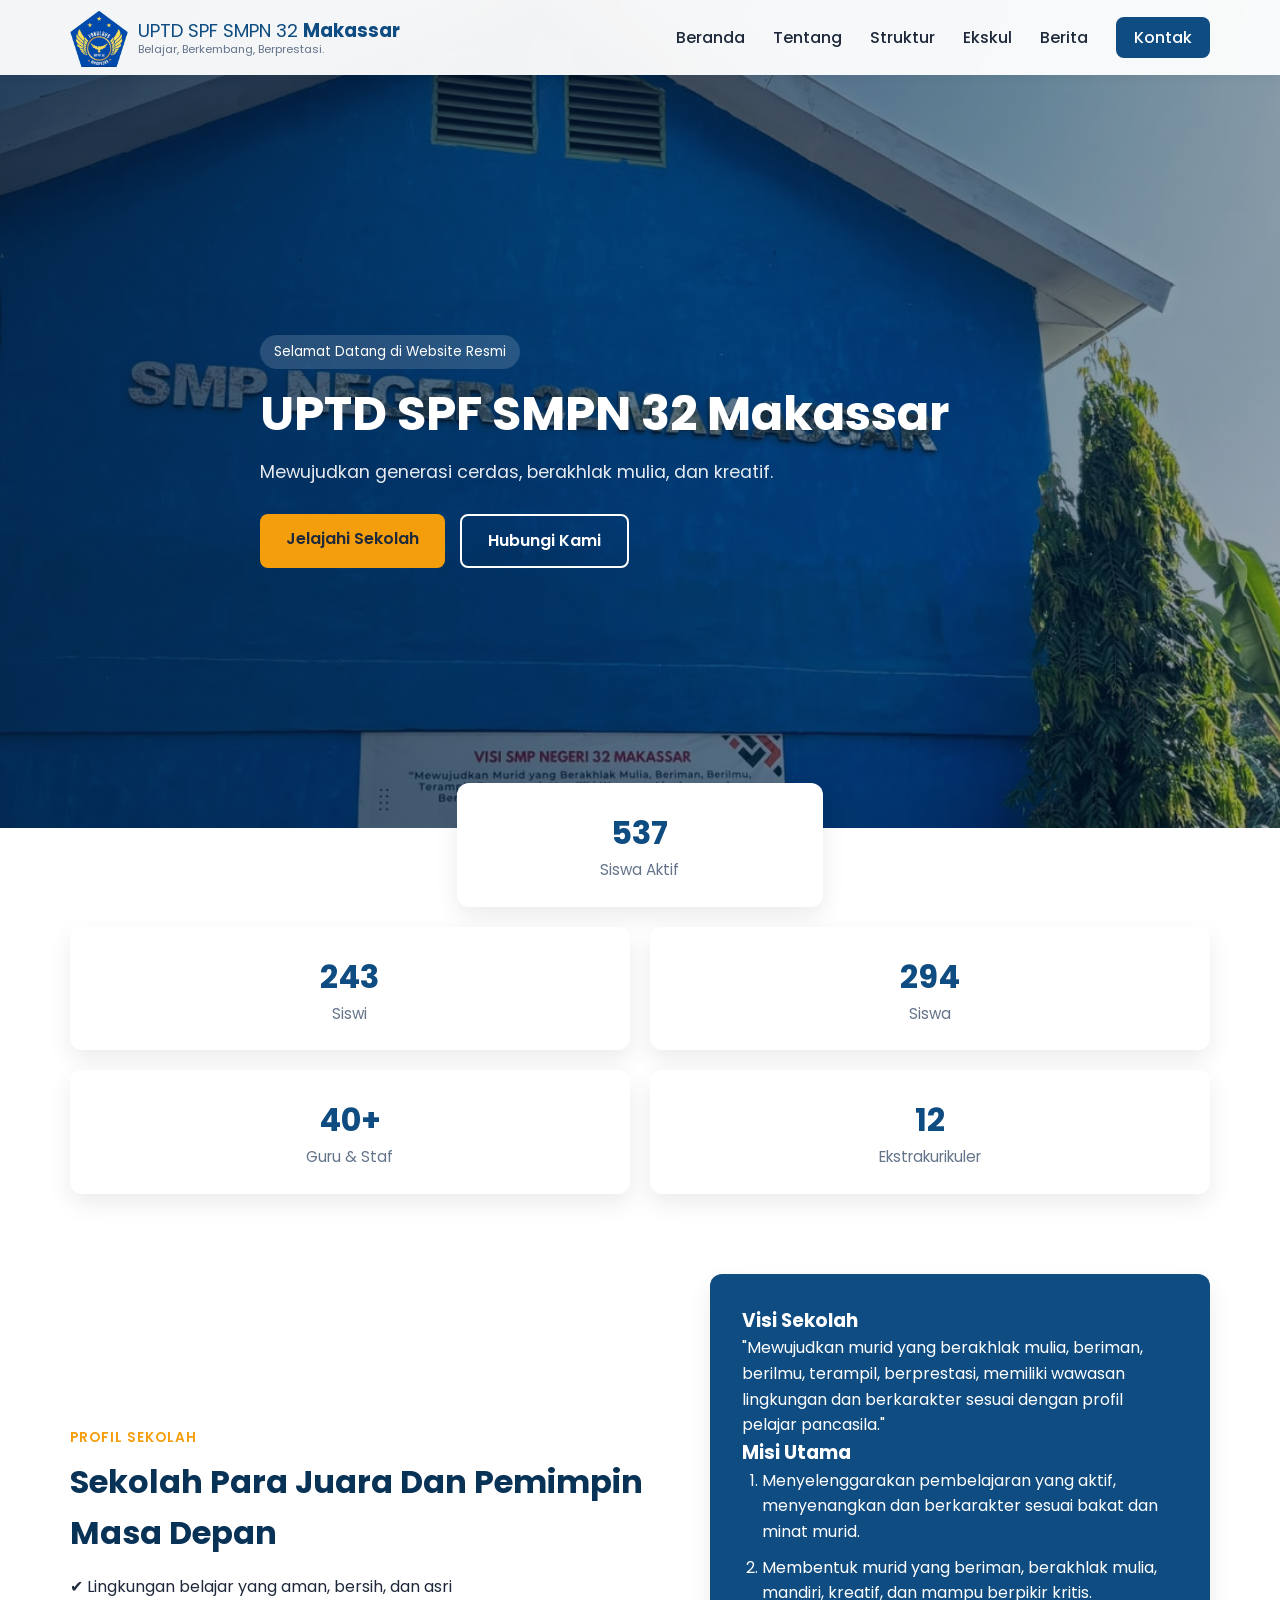
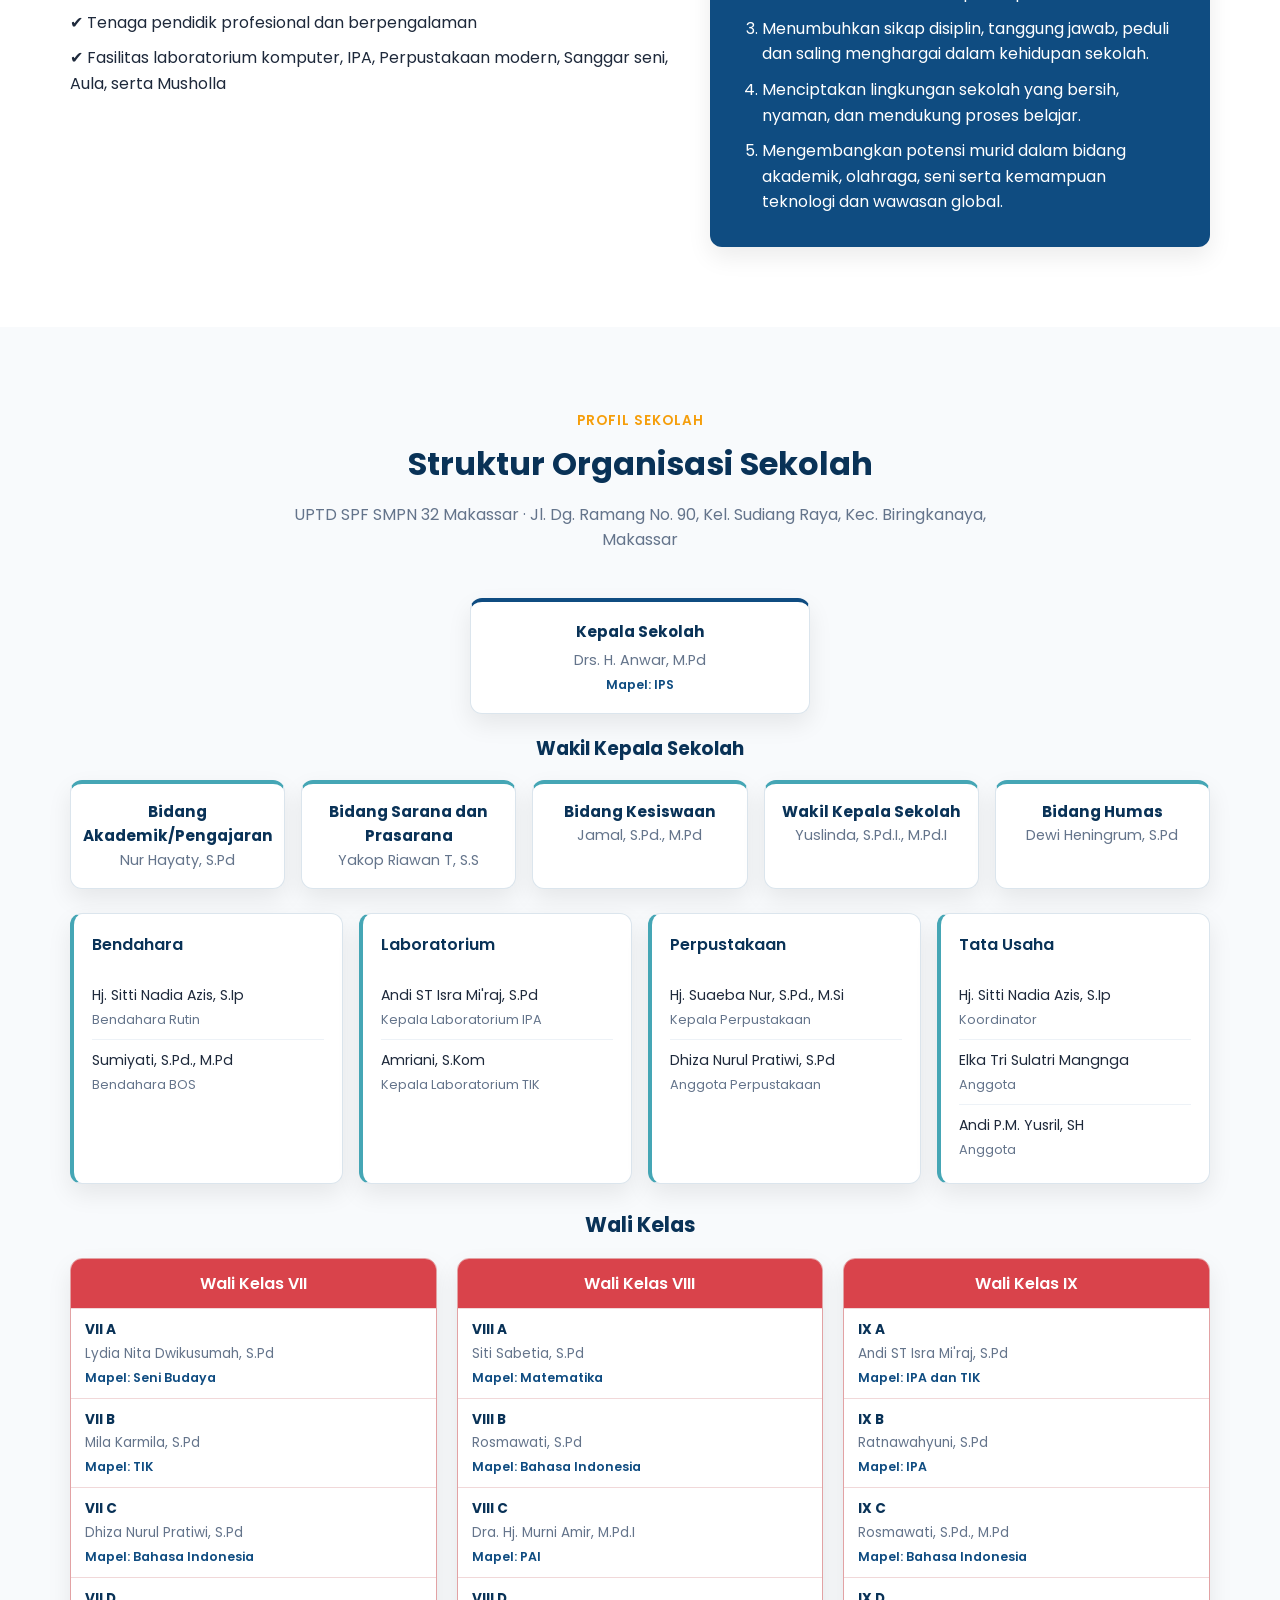
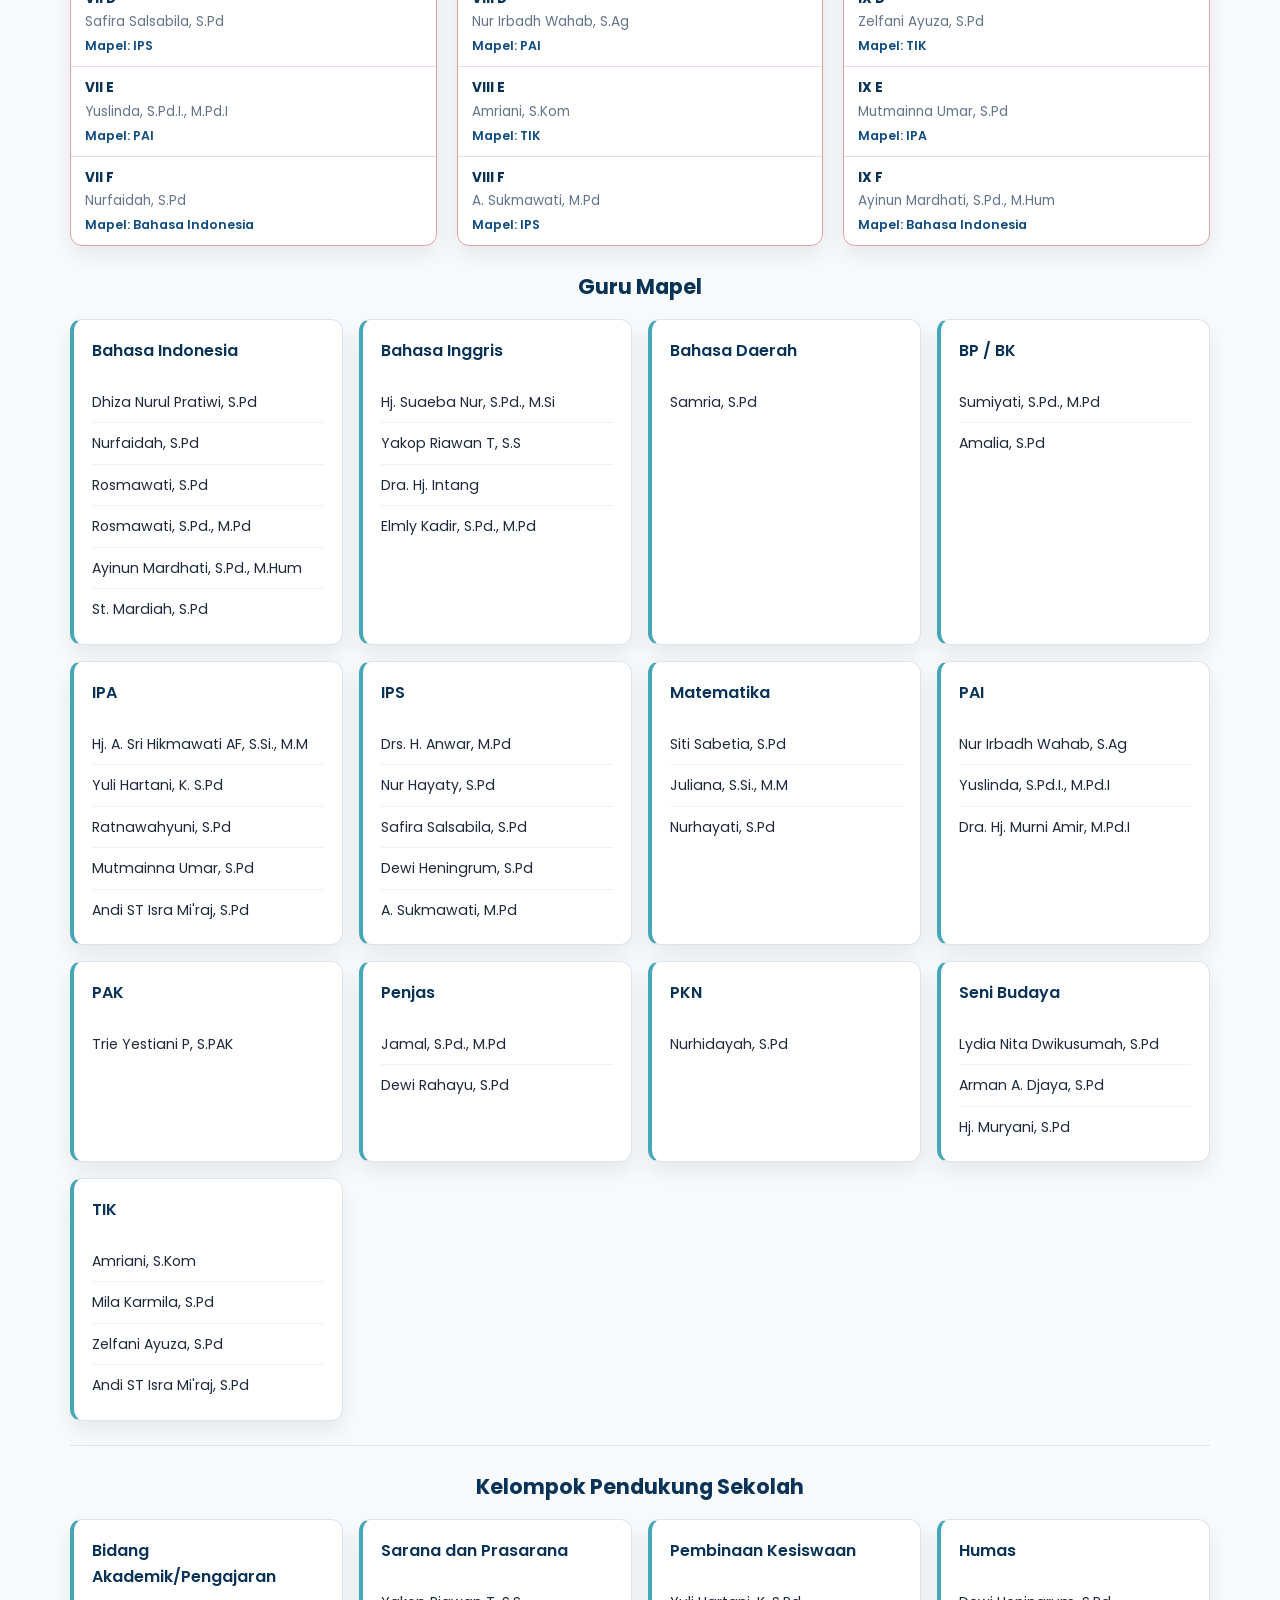
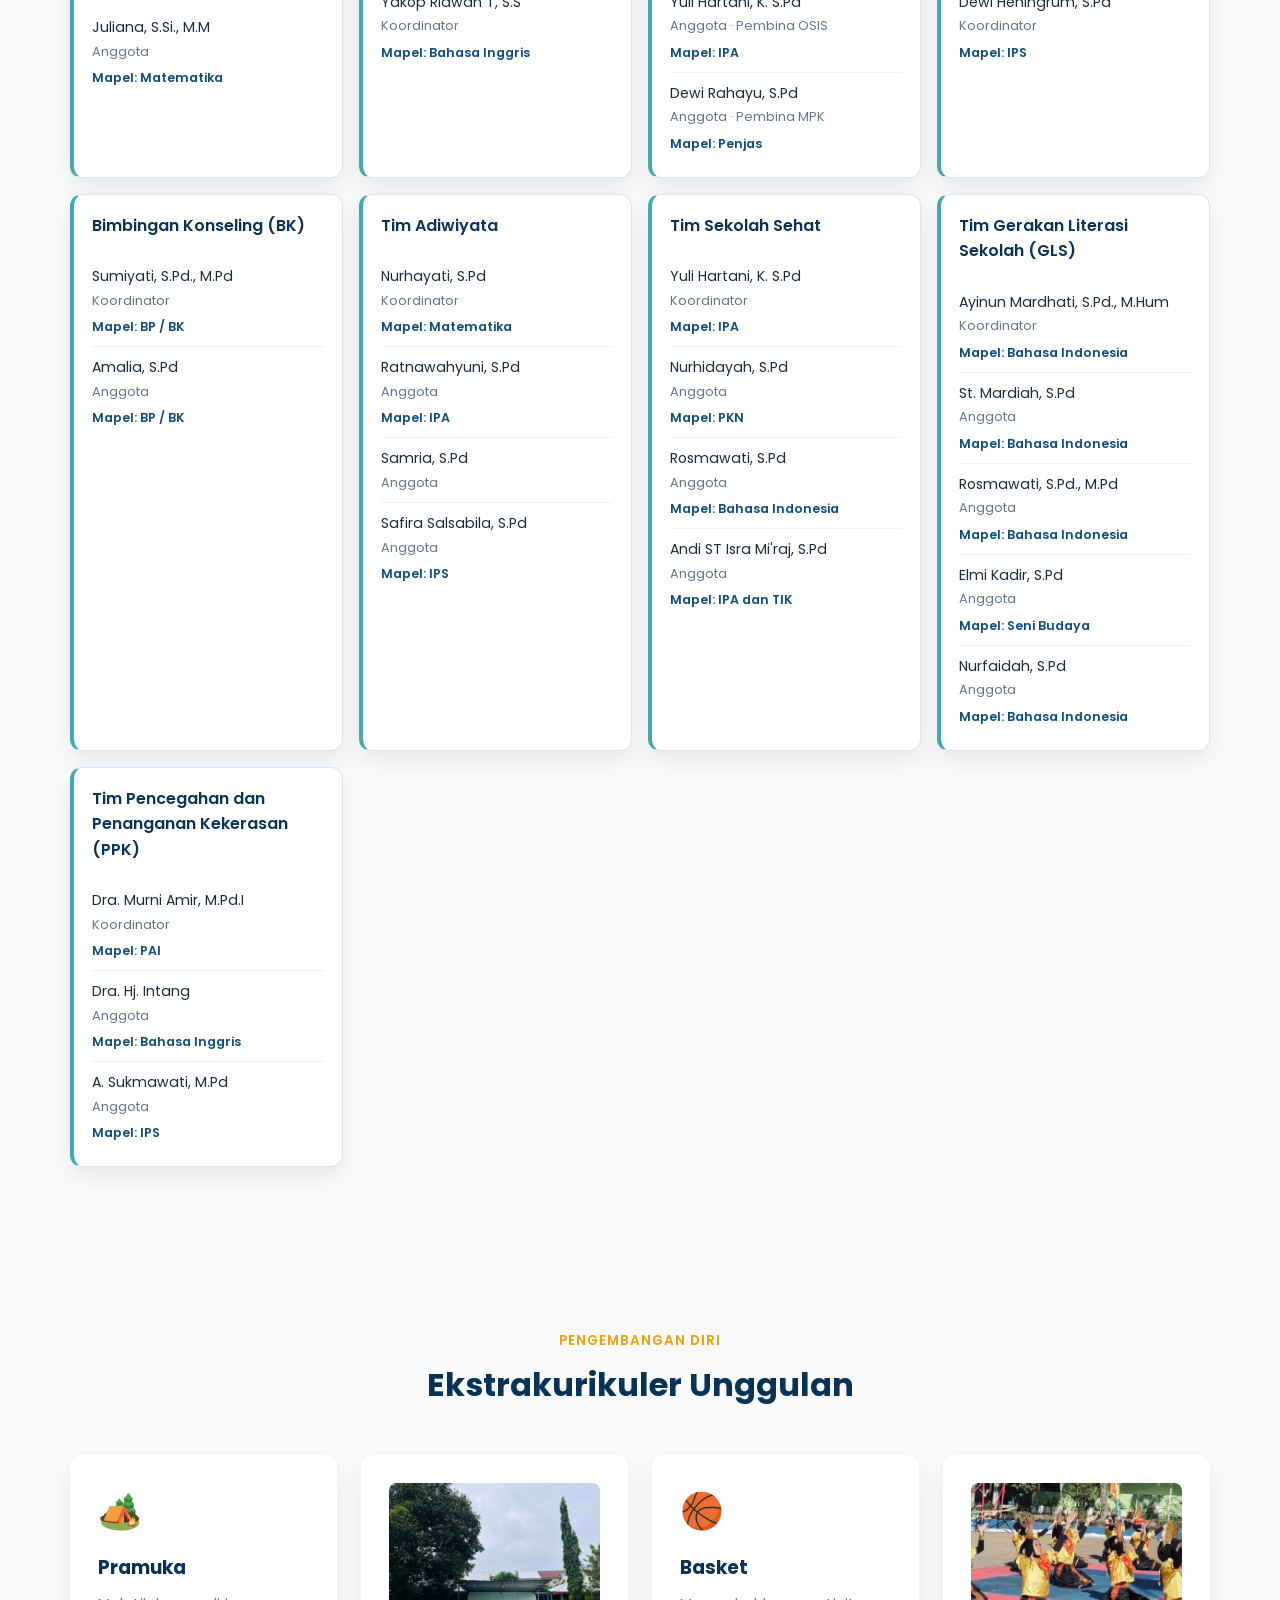
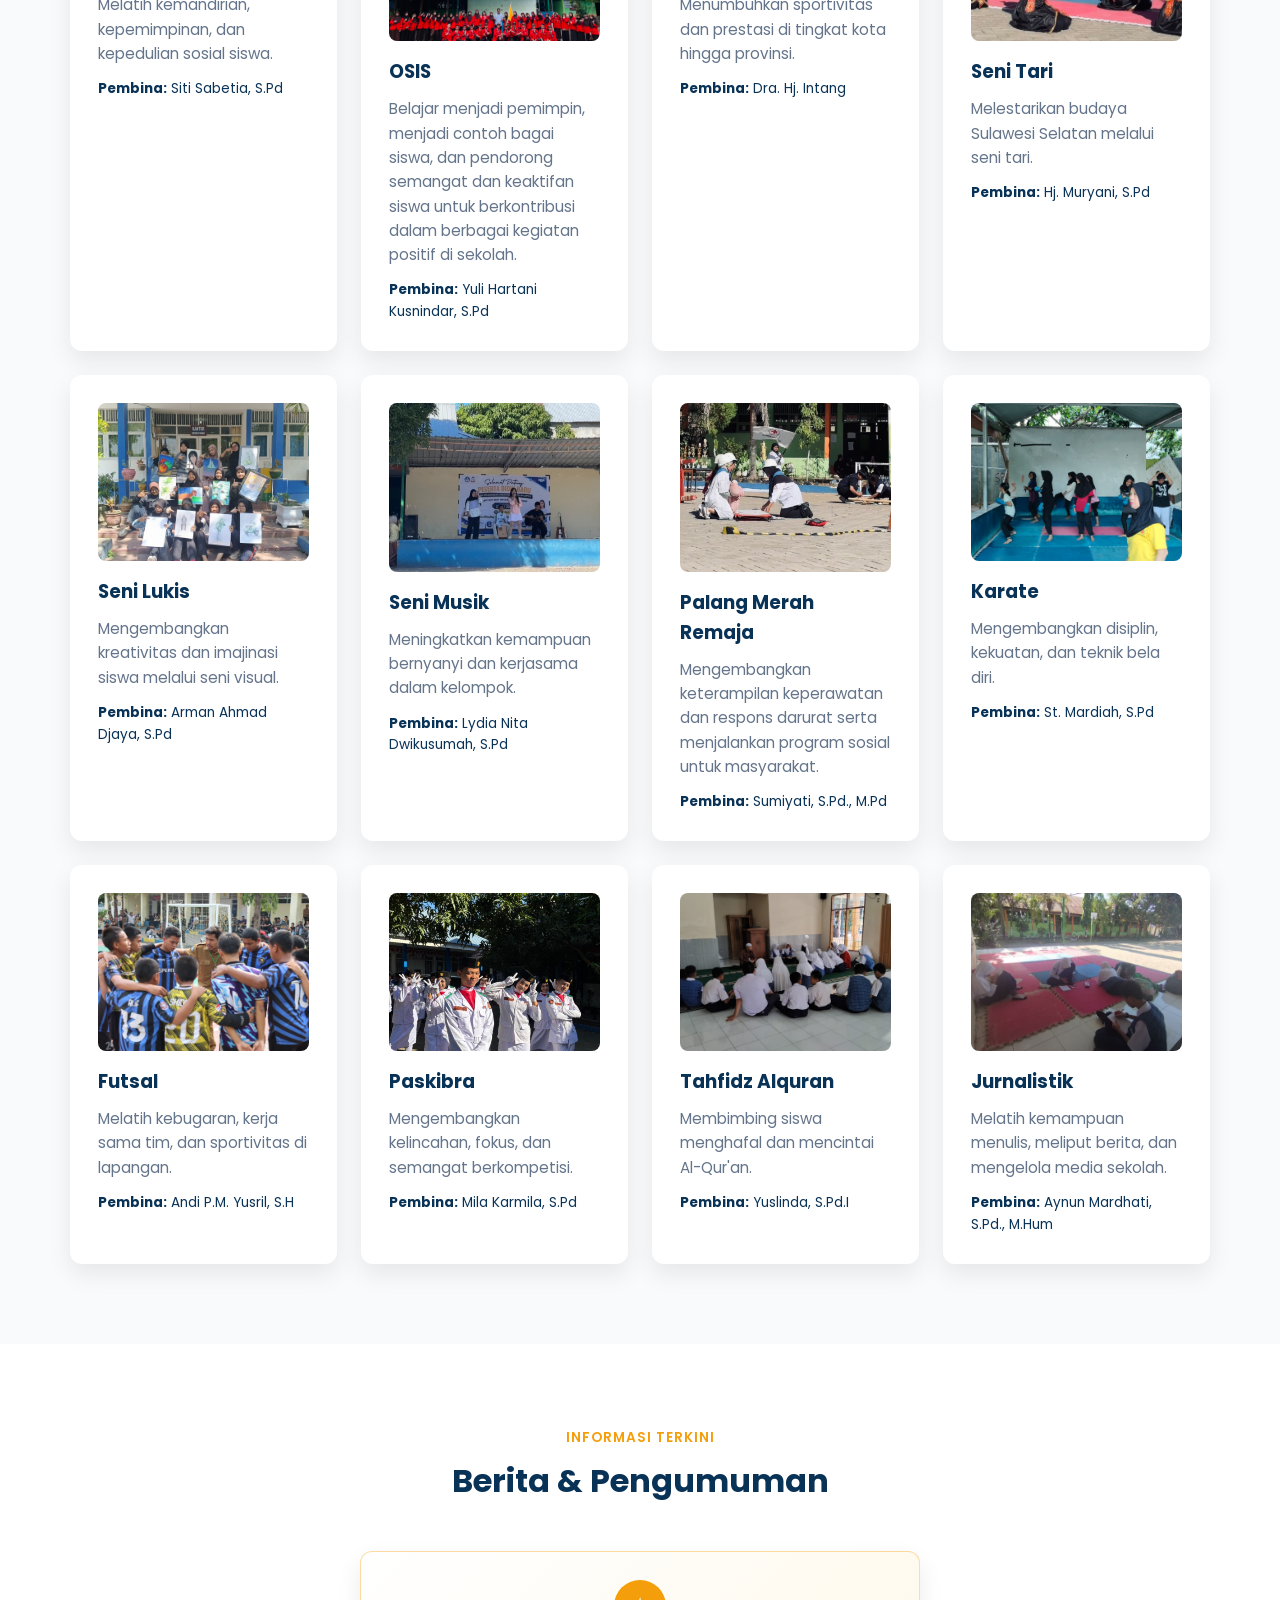
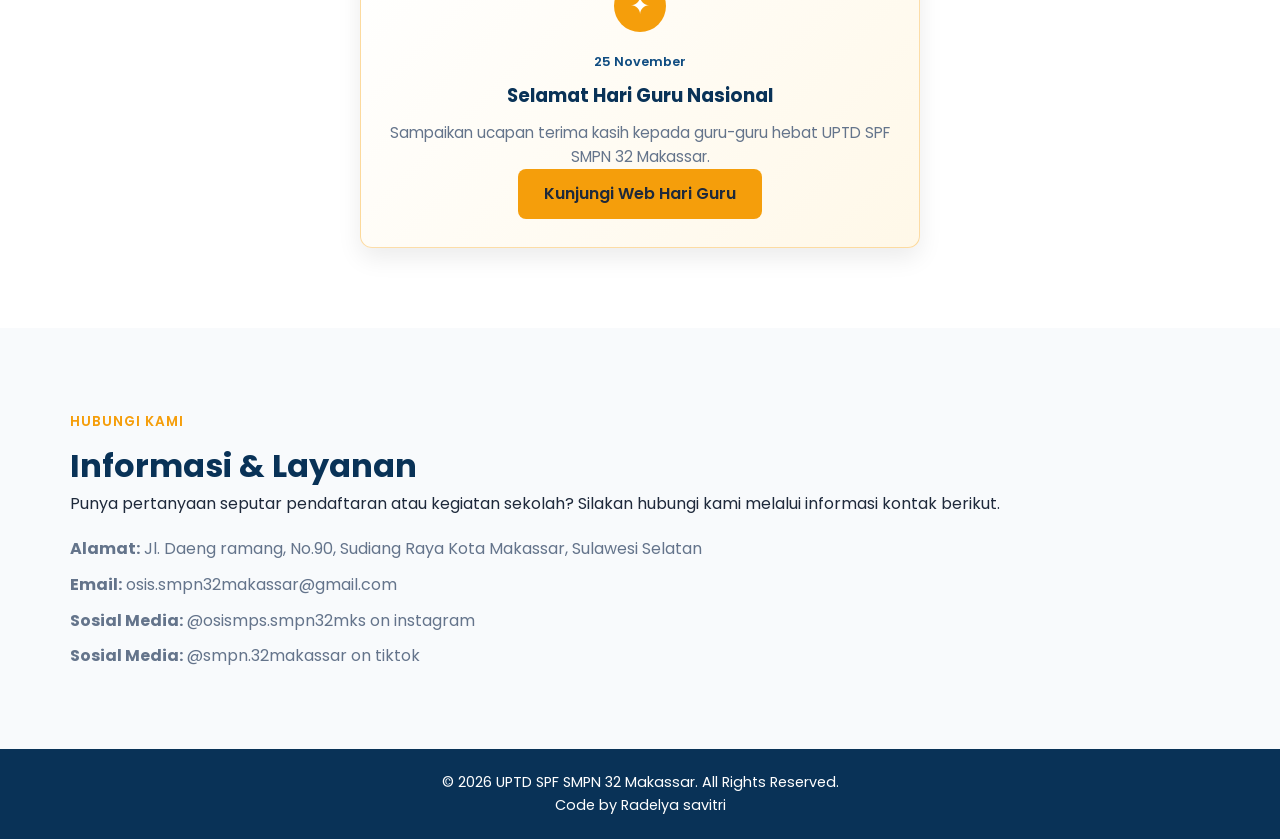
==== commit a38e126a: "Remove Anastasya from BK lists Remove Anastasya Haerani from the Guru Mapel and supporting BP/BK lis" ====
--- a/web32/index.html
+++ b/web32/index.html
@@ -256,7 +256,6 @@
               <ul>
                 <li><span>Sumiyati, S.Pd., M.Pd</span></li>
                 <li><span>Amalia, S.Pd</span></li>
-                <li><span>Anastasya Haerani, S.Pd</span></li>
               </ul>
             </article>
             <article class="org-task-card">
@@ -367,7 +366,6 @@
               <ul>
                 <li><span>Sumiyati, S.Pd., M.Pd</span><span class="org-task-role">Koordinator</span><span class="org-subject">Mapel: BP / BK</span></li>
                 <li><span>Amalia, S.Pd</span><span class="org-task-role">Anggota</span><span class="org-subject">Mapel: BP / BK</span></li>
-                <li><span>Anastasya Haerani, S.Pd</span><span class="org-task-role">Anggota</span><span class="org-subject">Mapel: BP / BK</span></li>
               </ul>
             </article>
             <article class="org-task-card">
